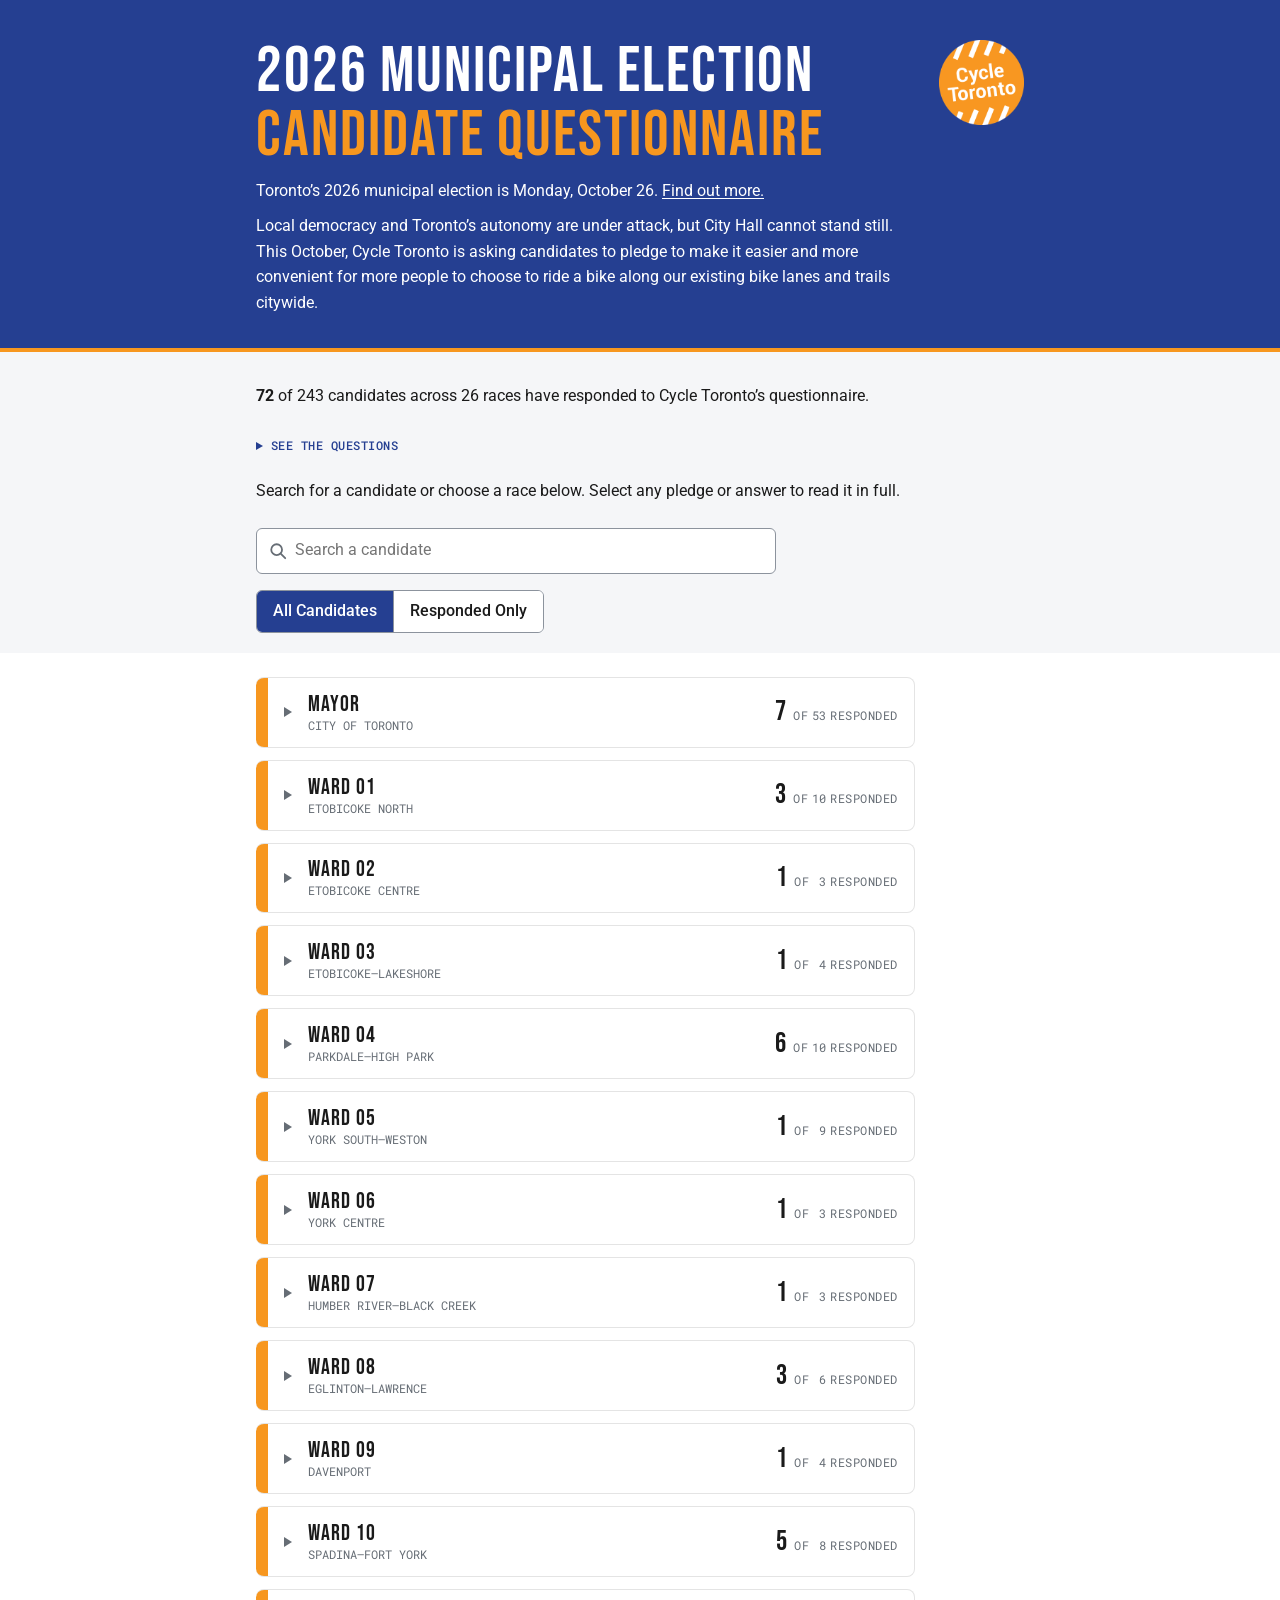
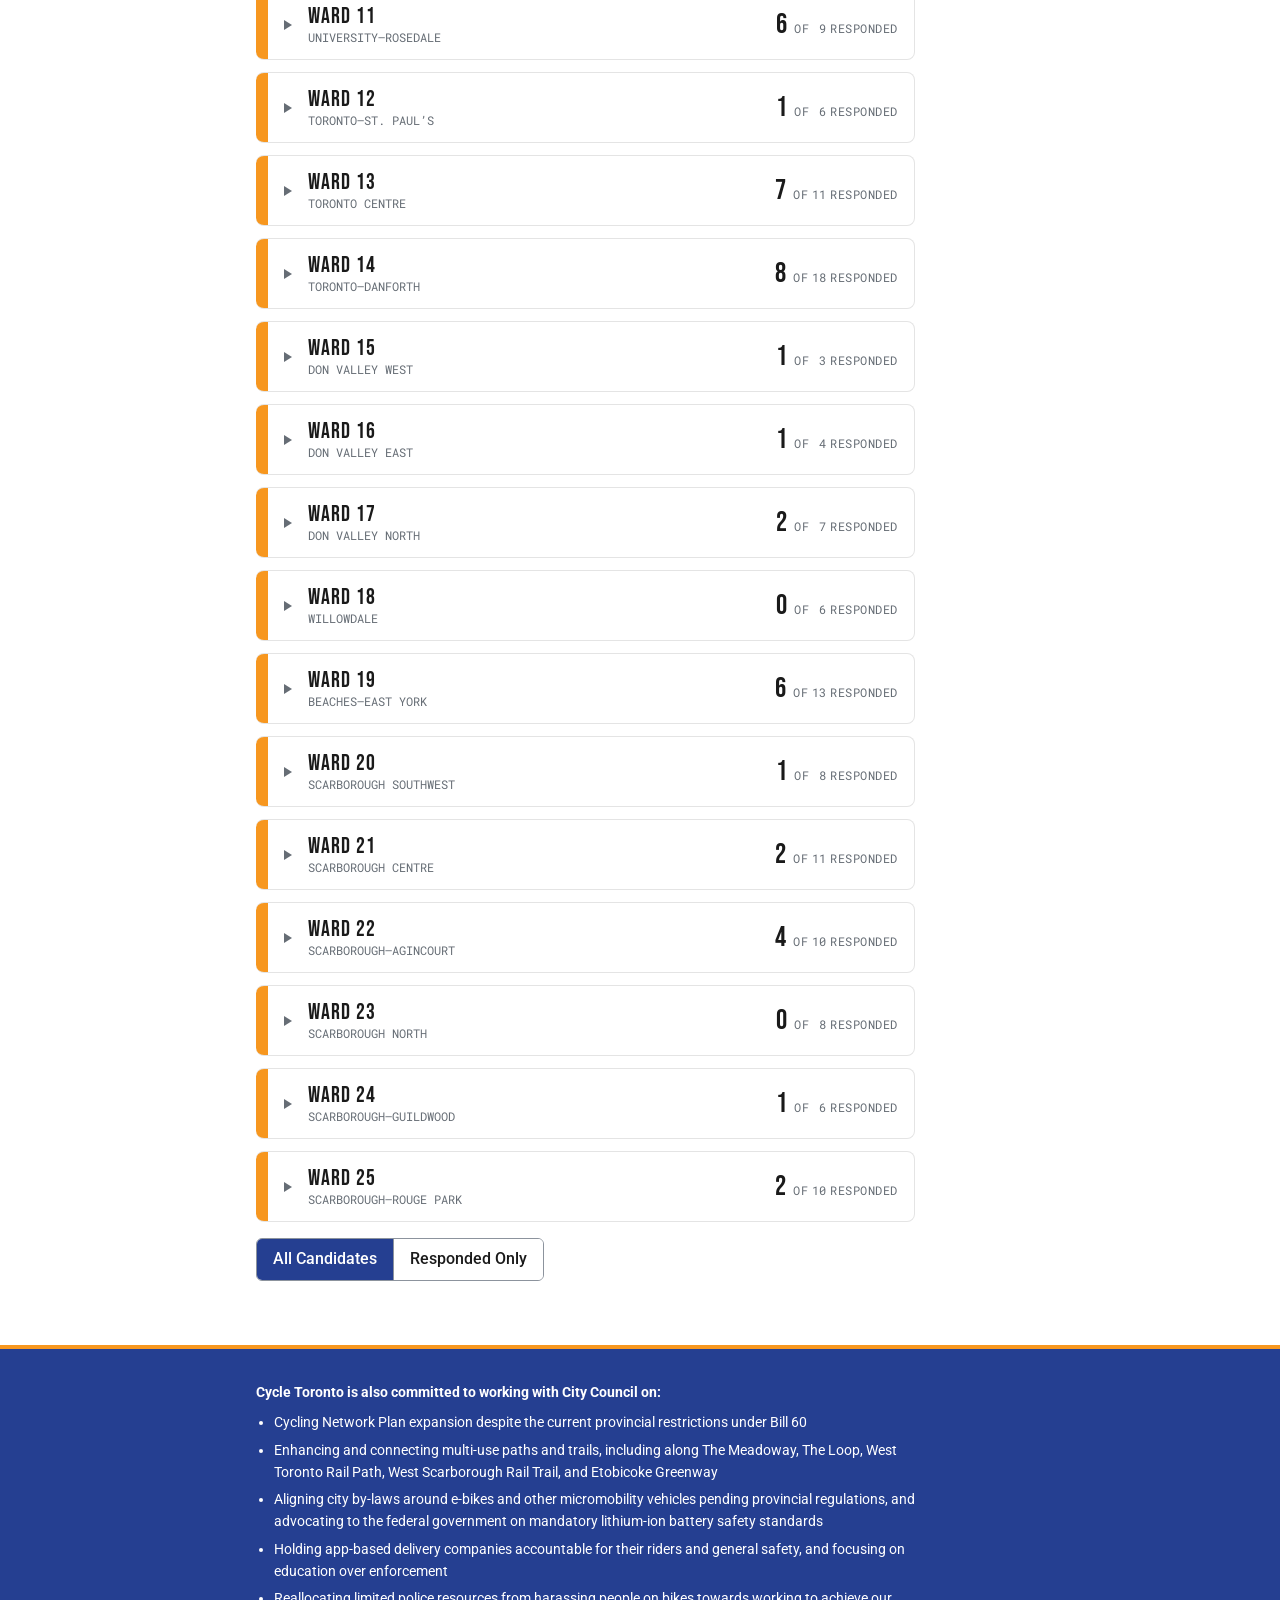
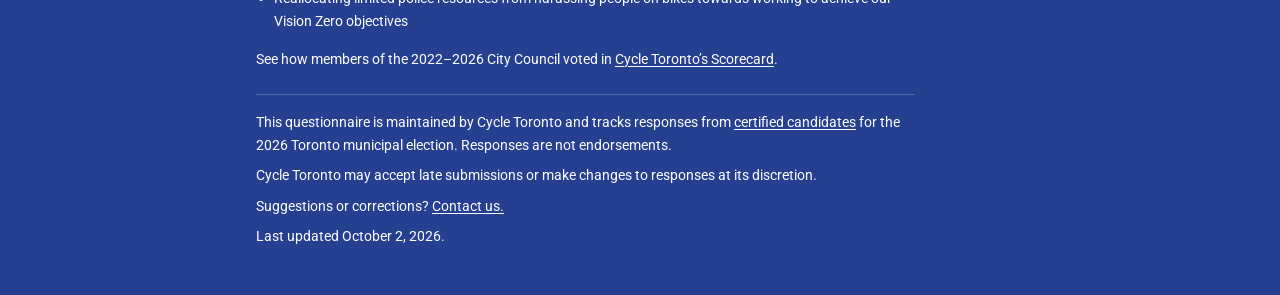
==== 2026-questionnaire/index.html @ 79396e32 "feat(questionnaire): add 2026 municipal election page - add the self-contained candidate questionnai" ====
<!DOCTYPE html>
<!--
  DARK MODE: off, to match the scorecard. To let the page follow each visitor's
  dark-mode setting, change data-dark-mode="off" to data-dark-mode="on" below.
-->
<html lang="en" data-dark-mode="off">
<head>
  <meta charset="utf-8">
  <meta name="viewport" content="width=device-width, initial-scale=1, viewport-fit=cover">
  <title>2026 Municipal Election Candidate Questionnaire</title>
  <link rel="preconnect" href="https://fonts.googleapis.com">
  <link rel="preconnect" href="https://fonts.gstatic.com" crossorigin>
  <link rel="stylesheet" href="https://fonts.googleapis.com/css2?family=Bebas+Neue&family=Roboto:wght@400;500;700&family=Roboto+Mono:wght@400;500&display=swap">
  <style>
    /* ---------- Colours and sizes ---------- */

    :root {
      --blue: #253F91;
      --orange: #F7971F;
      --magenta: #B83592;
      --white: #ffffff;

      --page-bg: #ffffff;
      --band-bg: #f5f6f8;
      --surface: #ffffff;
      --surface-alt: #f5f6f8;
      --text: #1a1a1a;
      --text-muted: #666d75;      /* 5.2:1 on white, 4.6:1 on the grey chips */
      --border: #e4e4e4;
      --accent-text: #253F91;
      --ui-blue: #253F91;
      --ui-blue-text: #ffffff;
      --border-strong: #8c939d;   /* search box, view switch, sheet handle (3:1 on white) */
      --focus: #253F91;

      --yes-text: #256A29;
      --yes-bg: rgba(76, 175, 80, 0.15);
      --no-text: #B71C1C;
      --no-bg: rgba(244, 67, 54, 0.15);
      --abstain-text: #555B61;
      --abstain-bg: rgba(128, 136, 142, 0.12);

      --font-body: "Roboto", system-ui, -apple-system, "Segoe UI", Arial, sans-serif;
      --font-display: "Bebas Neue", "Oswald", "Arial Narrow", Impact, sans-serif;
      --font-mono: "Roboto Mono", ui-monospace, Menlo, monospace;
      --size-label: 12px;   /* small uppercase labels */
      --size-small: 14px;   /* secondary text, pop-ups, lists */
      --size-body: 16px;

      --chip-width: 6.2em;
      --logo-size: calc(clamp(36px, 5vw, 64px) * 4 / 3);
      --logo-column: calc(var(--logo-size) + 24px);

      box-sizing: border-box;
      padding-top: env(safe-area-inset-top, 0px);
      padding-bottom: env(safe-area-inset-bottom, 0px);
      color-scheme: light;
    }

    /* Dark colours, used only when <html data-dark-mode="on"> and the visitor's device is in dark mode */
    @media (prefers-color-scheme: dark) {
      :root[data-dark-mode="on"] {
        color-scheme: light dark;
        --page-bg: #12151d;
        --band-bg: #1a1e29;
        --surface: #1a1e29;
        --surface-alt: #222838;
        --text: #eceef2;
        --text-muted: #b4bac6;
        --border: #2e3444;
        --accent-text: #a9b8ea;
        --border-strong: #6f7889;
        --focus: #ffffff;

        --yes-text: #6fcf73;
        --yes-bg: rgba(76, 175, 80, 0.2);
        --no-text: #ff7a70;
        --no-bg: rgba(244, 67, 54, 0.2);
        --abstain-text: #a3aab0;
        --abstain-bg: rgba(128, 136, 142, 0.2);
      }
    }

    /* ---------- Base ---------- */

    *, *::before, *::after { box-sizing: inherit; }

    html {
      background: var(--blue);
      scroll-padding-top: env(safe-area-inset-top, 0px);
    }

    body {
      margin: 0;
      background: var(--page-bg);
      color: var(--text);
      font: 16px/1.55 var(--font-body);
    }

    :focus-visible {
      outline: 2px solid var(--focus);
      outline-offset: 2px;
    }

    .visually-hidden {
      position: absolute;
      width: 1px;
      height: 1px;
      overflow: hidden;
      clip: rect(0 0 0 0);
      white-space: nowrap;
    }

    .page {
      max-width: 800px;
      margin: 0 auto;
      padding: 2rem calc(1rem + var(--logo-column)) 3rem 1rem;
    }

    /* Grey band behind the intro, search and switch (like the scorecard's filter area);
       the races sit on white below it */
    .top-band { background: var(--band-bg); }
    .page-top { padding-bottom: 1.25rem; }
    .page-top .controls { margin-bottom: 0; }
    .page-races { padding-top: 1.5rem; }

    /* ---------- Header ---------- */

    .site-header {
      background: var(--blue);
      color: var(--white);
      border-bottom: 4px solid var(--orange);
    }

    .site-header .inner {
      position: relative;
      max-width: 800px;
      margin: 0 auto;
      padding: 40px 1rem 32px;
    }

    .logo {
      position: absolute;
      top: 40px;
      right: 1rem;
      display: block;
      line-height: 0;
    }

    .logo img {
      width: auto;
      height: var(--logo-size);
    }

    .site-header h1 {
      margin: 0;
      padding-right: var(--logo-column);
      font-family: var(--font-display);
      font-weight: 400;
      font-size: clamp(36px, 5vw, 64px);
      line-height: 1;
      letter-spacing: 2px;
    }

    .site-header h1 span { color: var(--orange); }

    .lede {
      margin: 10px 0 0;
      padding-right: var(--logo-column);
      font-size: var(--size-body);
      font-weight: 400;
      line-height: 1.6;
    }

    .lede p { margin: 0 0 0.6em; }
    .lede p:last-child { margin-bottom: 0; }

    .lede a,
    .site-footer a {
      color: var(--white);
      text-decoration: underline;
      text-decoration-thickness: 1px;
      text-underline-offset: 2px;
    }

    .lede a:hover,
    .site-footer a:hover { text-decoration-thickness: 2px; }

    /* ---------- Intro ---------- */

    .intro {
      margin: 0 0 1.5rem;
      font-size: var(--size-body);
    }

    .intro p { margin: 0 0 0.75em; }
    .intro p:last-child { margin-bottom: 0; }


    /* ---------- "See the questions" ---------- */

    .questions-all {
      margin: 0 0 1.25rem;
      border: 0;
      border-radius: 0;
      background: none;
    }

    .questions.questions-all > summary {
      display: inline-flex;
      align-items: center;
      gap: 0.5rem;
      padding: 0.25rem 0;
      font-family: var(--font-mono);
      font-size: var(--size-label);
      font-weight: 500;
      text-transform: uppercase;
      letter-spacing: 0.04em;
    }

    @media (hover: hover) {
      .questions.questions-all > summary:hover { text-decoration: underline; text-underline-offset: 3px; }
    }

    .questions.questions-all > .answer-key,
    .questions.questions-all > ul { padding-left: 0; padding-right: 0; }

    .questions.questions-all > .answer-key { padding-top: 0.5rem; }

    .questions > summary {
      gap: 0.5rem;
      padding: 0.65rem 1rem;
      color: var(--accent-text);
      font-family: var(--font-mono);
      font-size: var(--size-label);
      font-weight: 500;
      text-transform: uppercase;
      letter-spacing: 0.04em;
    }

    .questions > summary::before {
      border-width: 4px 0 4px 7px;
      border-left-color: currentColor;
    }

    .questions > ul {
      margin: 0;
      padding: 0 1rem 0.6rem 2.05rem;
      list-style: none;
      font-size: var(--size-small);
      line-height: 1.5;
    }

    .questions li {
      padding: 0.4rem 0;
      border-top: 1px solid var(--border);
      border-top: 1px solid color-mix(in srgb, var(--accent-text) 20%, transparent);
    }

    .questions li:first-child {
      padding-top: 0;
      border-top: 0;
    }

    .pledge-name {
      display: block;
      margin-right: 0.25rem;
      color: var(--accent-text);
      font-family: var(--font-mono);
      font-size: var(--size-label);
      font-weight: 500;
      text-transform: uppercase;
      letter-spacing: 0.04em;
    }

    .pledge-where {
      margin-left: 0.4rem;
      text-transform: uppercase;
      color: var(--text-muted);
      font-family: var(--font-mono);
      font-size: var(--size-label);
      font-weight: 400;
      letter-spacing: 0.04em;
    }

    .answer-key {
      margin: 0;
      padding: 0 1rem 0.75rem 2.05rem;
      font-size: var(--size-small);
      line-height: 1.5;
    }

    .answer-key ul {
      display: flex;
      flex-wrap: wrap;
      gap: 0.4rem;
      margin: 0.5rem 0 0;
      padding: 0;
      list-style: none;
    }

    .questions .answer-key li {
      padding: 0;
      border: 0;
      line-height: 1.6;
    }

    .answer-key .chip { vertical-align: 1px; }

    /* ---------- Search ---------- */

    .search {
      position: relative;
      max-width: 520px;
      margin: 0 0 1rem;
      scroll-margin-top: calc(env(safe-area-inset-top, 0px) + 12px);
    }

    .search svg {
      position: absolute;
      top: 50%;
      left: 0.8rem;
      transform: translateY(-50%);
      color: var(--text-muted);
      pointer-events: none;
    }

    #search-input {
      width: 100%;
      padding: 0.6rem 0.8rem 0.6rem 2.4rem;
      border: 1px solid var(--border-strong);
      border-radius: 6px;
      background: var(--surface);
      color: var(--text);
      font: inherit;
      font-size: 16px;
      appearance: none;
    }

    #search-input:focus {
      outline: 2px solid var(--focus);
      outline-offset: 2px;
    }

    #search-results {
      position: absolute;
      z-index: 20;
      top: calc(100% + 4px);
      left: 0;
      right: 0;
      max-height: 60vh;
      margin: 0;
      padding: 0.25rem 0;
      overflow: auto;
      list-style: none;
      border: 1px solid var(--border);
      border-radius: 6px;
      background: var(--surface);
      box-shadow: 0 8px 24px rgba(0, 0, 0, 0.12);
    }

    #search-results li {
      display: flex;
      justify-content: space-between;
      align-items: baseline;
      gap: 1rem;
      padding: 0.5rem 0.8rem;
      cursor: pointer;
    }

    #search-results li[aria-selected="true"],
    #search-results li:hover { background: var(--surface-alt); }

    #search-results mark {
      background: none;
      color: inherit;
      font-weight: 700;
    }

    .result-race {
      color: var(--text-muted);
      font-family: var(--font-mono);
      font-size: var(--size-label);
      text-transform: uppercase;
      white-space: nowrap;
    }

    #search-results .no-match {
      color: var(--text-muted);
      font-style: italic;
      cursor: default;
    }

    /* ---------- All Candidates / Responded Only ---------- */

    .controls {
      display: flex;
      flex-wrap: wrap;
      align-items: center;
      gap: 0.75rem 1.25rem;
      margin-bottom: 1rem;
    }

    .controls-bottom { margin: 1rem 0; }

    .view-switch {
      display: inline-flex;
      overflow: hidden;
      border: 1px solid var(--border-strong);
      border-radius: 6px;
    }

    .view-switch button {
      padding: 0.5rem 1rem;
      border: 0;
      border-radius: 0;
      background: var(--surface);
      color: var(--text);
      font: inherit;
      font-weight: 500;
      cursor: pointer;
    }

    .view-switch button + button { border-left: 1px solid var(--border-strong); }

    .view-switch button[aria-checked="true"] {
      background: var(--ui-blue);
      color: var(--ui-blue-text);
    }

    .view-switch button[data-view="responded"][aria-checked="true"] {
      background: var(--magenta);
      color: #fff;
    }

    .view-switch button:focus-visible {
      outline: 2px solid var(--focus);
      outline-offset: -4px;
    }

    @media (hover: hover) {
      .view-switch button[aria-checked="false"]:hover { background: var(--surface-alt); }
    }

    /* ---------- Data warning (only shown if a line can't be read) ---------- */

    #data-warning {
      margin: 0 0 1rem;
      padding: 0.6rem 0.8rem;
      border: 1px solid #e0b400;
      border-radius: 6px;
      background: #fff8d6;
      color: #5c4a00;
      font-size: var(--size-small);
    }

    #data-warning ul {
      margin: 0.3rem 0 0;
      padding-left: 1.1rem;
    }

    /* ---------- Races ---------- */

    #races { overflow-anchor: none; }

    details {
      margin-bottom: 0.75rem;
      overflow: hidden;
      overflow: clip;
      border: 1px solid var(--border);
      border-radius: 8px;
      background: var(--surface);
      scroll-margin-top: calc(env(safe-area-inset-top, 0px) + 12px);
    }

    /* The race's coloured stripe is painted as a background (not a border)
       so an open comment can sit over it */
    #races > details {
      --stripe: var(--orange);
      padding-left: 12px;
      border-left: 0;
      background: linear-gradient(to right, var(--stripe) 12px, var(--surface) 12px);
    }

    #races > details[open] { --stripe: var(--ui-blue); }
    #races.responded-only > details[open] { --stripe: var(--magenta); }

    summary {
      display: flex;
      align-items: center;
      gap: 1rem;
      padding: 0.8rem 1rem;
      list-style: none;
      font-weight: 700;
      cursor: pointer;
    }

    summary::-webkit-details-marker { display: none; }

    /* Every toggle uses the scorecard's ▶, which turns to point down when open */
    summary::before {
      content: "";
      flex: none;
      width: 0;
      height: 0;
      border-style: solid;
      border-width: 5px 0 5px 8px;
      border-color: transparent transparent transparent var(--text-muted);
      transition: transform 0.15s;
    }

    details[open] > summary::before { transform: rotate(90deg); }

    .race-name {
      flex: 1;
      font-family: var(--font-display);
      font-size: 22px;
      font-weight: 400;
      line-height: 1;
      letter-spacing: 1px;
    }

    .race-area {
      display: block;
      margin-top: 3px;
      color: var(--text-muted);
      font-family: var(--font-mono);
      font-size: var(--size-label);
      text-transform: uppercase;
      letter-spacing: 0;
    }

    .count {
      display: inline-flex;
      justify-content: flex-end;
      align-items: baseline;
      gap: 0.3em;
      color: var(--text-muted);
      font-family: var(--font-mono);
      font-size: var(--size-label);
      font-weight: 400;
      text-transform: uppercase;
      letter-spacing: 0.04em;
      white-space: nowrap;
    }

    .count b {
      display: inline-block;
      min-width: 1.05em;
      margin-right: 0.15rem;
      color: var(--text);
      font-family: var(--font-display);
      font-size: 28px;
      font-weight: 400;
      font-variant-numeric: tabular-nums;
      letter-spacing: 0.04em;
      text-align: right;
      vertical-align: -0.12em;
    }

    .count-total {
      display: inline-block;
      min-width: 2ch;
      text-align: right;
    }

    .race-body { border-top: 1px solid var(--border); }

    .race-empty {
      margin: 0;
      padding: 1rem;
      color: var(--text-muted);
    }

    /* ---------- Candidate table ---------- */

    table {
      width: 100%;
      border-collapse: collapse;
      table-layout: fixed;
      font-size: var(--size-small);
    }

    th, td {
      padding: 0.55rem 0.3rem;
      border-bottom: 1px solid var(--border);
      text-align: center;
    }

    th:first-child { width: 26%; }

    th:first-child, td:first-child {
      min-width: 11rem;
      padding-left: 0.6rem;
      padding-right: 0.6rem;
      text-align: left;
    }

    th {
      color: var(--text-muted);
      font-family: var(--font-mono);
      font-size: var(--size-label);
      font-weight: 500;
      text-transform: uppercase;
      letter-spacing: 0.04em;
      vertical-align: bottom;
    }

    thead th {
      position: sticky;
      top: env(safe-area-inset-top, 0px);
      z-index: 3;
      background: var(--surface);
      box-shadow: inset 0 -1px 0 var(--border);
    }

    tbody tr:last-child td { border-bottom: 0; }

    /* pledge names are blue like the other things you can tap */
    .pledge-heading {
      padding: 0;
      border: 0;
      background: none;
      color: var(--accent-text);
      font: inherit;
      text-transform: inherit;
      letter-spacing: inherit;
      text-underline-offset: 3px;
      cursor: pointer;
    }

    .pledge-heading:hover,
    .pledge-heading[aria-expanded="true"] { text-decoration: underline; }

    .pledge-heading:focus-visible {
      outline: 2px solid var(--focus);
      outline-offset: 2px;
    }

    /* Desktop: answers line up with the name, and "NAME COMMENTED" stays on one line
       (running under the answers), so opening a comment never changes the row's height */
    @media (min-width: 761px) {
      .candidate td { vertical-align: top; }
      .candidate td .chip { margin-top: 1px; }
      .candidate td:first-child .comment-toggle { white-space: nowrap; }

      /* keep an open comment close to the answers above it */
      .candidate.has-comment:has(+ .comment:not([hidden])) td { padding-bottom: 0.4rem; }
    }

    .candidate { scroll-margin-top: calc(env(safe-area-inset-top, 0px) + 80px); }
    .candidate:not(.no-reply) > td:first-child { font-weight: 700; }
    .candidate.no-reply td:first-child { color: var(--text-muted); }

    td[data-pledge] { cursor: pointer; }

    .no-answer { color: var(--text-muted); }

    .no-response {
      color: var(--abstain-text);
      font-size: var(--size-label);
      text-align: center !important;
    }

    .no-response span {
      display: block;
      margin: 0 10px;
      padding: 0.15rem 0.5rem;
      border-radius: 3px;
      background: var(--abstain-bg);
      font-family: var(--font-mono);
      font-weight: 500;
      text-transform: uppercase;
      letter-spacing: 0.04em;
    }

    .no-candidates {
      padding: 1rem !important;
      color: var(--text-muted);
      font-style: italic;
      text-align: center !important;
    }

    #races.responded-only .candidate.no-reply,
    #races.responded-only .candidate.no-reply + .comment { display: none; }

    .candidate.is-found { animation: found 2.4s ease-out; }

    @keyframes found {
      0%, 40% {
        background: rgba(247, 151, 31, 0.28);
        background: color-mix(in srgb, var(--orange) 28%, transparent);
      }
      100% { background: transparent; }
    }

    /* ---------- Answer chips ---------- */

    .chip {
      box-sizing: border-box;
      display: inline-block;
      width: var(--chip-width);
      max-width: 100%;
      padding: 0.15rem 0.2rem;
      border-radius: 3px;
      font-family: var(--font-mono);
      font-size: var(--size-label);
      font-weight: 500;
      text-align: center;
      text-transform: uppercase;
      letter-spacing: 0.04em;
    }

    td .chip {
      overflow: hidden;
      white-space: nowrap;
    }

    .chip-yes { background: var(--yes-bg); color: var(--yes-text); }
    .chip-no { background: var(--no-bg); color: var(--no-text); }
    .chip-abstain { background: var(--abstain-bg); color: var(--abstain-text); }

    /* ---------- Comments ---------- */

    /* Closed: a blue "COMMENTS" link. Open: a grey "NAME COMMENTED" heading.
       The padding gives a finger-sized tap area; the negative margins cancel it out visually. */
    .comment-toggle {
      display: inline-block;
      margin: calc(0.25rem - 0.6rem) -0.6rem -0.6rem;
      padding: 0.6rem;
      border: 0;
      background: none;
      color: var(--accent-text);
      font-family: var(--font-mono);
      font-size: var(--size-label);
      font-weight: 500;
      line-height: 1.4;
      text-align: left;
      text-transform: uppercase;
      letter-spacing: 0.04em;
      cursor: pointer;
    }

    @media (hover: hover) {
      .comment-toggle[aria-expanded="false"]:hover span { text-decoration: underline; text-underline-offset: 3px; }
    }


    .comment-toggle::before {
      content: "";
      display: inline-block;
      width: 0;
      height: 0;
      margin: 0 0.5rem 0.05rem 0;
      border-style: solid;
      border-width: 4px 0 4px 7px;
      border-color: transparent transparent transparent currentColor;
      transition: transform 0.15s;
    }

    .comment-toggle[aria-expanded="true"]::before { transform: rotate(90deg); }

    .candidate td:first-child .comment-toggle { display: table; }

    /* the phone-card copy of the toggle sits after the answers */
    td.comment-link { display: none; }

    .candidate.has-comment td { border-bottom-color: transparent; }
    .candidate.has-comment:has(+ .comment[hidden]) td { border-bottom-color: var(--border); }

    .comment td {
      position: relative;
      padding: 0 0.6rem 0.8rem;
      text-align: left;
    }

    /* no stripe alongside an open comment */
    .comment td::before {
      content: "";
      position: absolute;
      top: 0;
      bottom: -1px;
      left: -12px;
      width: 12px;
      background: var(--surface);
      box-shadow: inset 1px 0 0 var(--border);   /* keep the card's outline */
    }

    .comment-box {
      padding: 0.75rem 0.9rem;
      border: 1px solid var(--border);
      border-radius: 6px;
      background: var(--surface);
      cursor: pointer;
    }

    .comment p {
      max-width: 70ch;
      margin: 0;
      line-height: 1.6;
      white-space: pre-line;
    }


    /* ---------- Pledge pop-up ---------- */

    #pledge-popup {
      position: absolute;
      z-index: 30;
      max-width: min(340px, calc(100vw - 24px));
      padding: 0.7rem 0.85rem 0.8rem;
      border: 1px solid var(--border);
      border-top: 4px solid var(--ui-blue);
      border-radius: 6px;
      background: var(--surface);
      color: var(--text);
      box-shadow: 0 10px 28px rgba(0, 0, 0, 0.18);
      font-size: var(--size-small);
      line-height: 1.5;
    }

    .popup-title {
      display: block;
      margin-bottom: 0.2rem;
      color: var(--accent-text);
      font-family: var(--font-mono);
      font-size: var(--size-label);
      font-weight: 500;
      text-transform: uppercase;
      letter-spacing: 0.04em;
    }

    .popup-close {
      position: absolute;
      top: 0.3rem;
      right: 0.4rem;
      padding: 0.2rem;
      border: 0;
      background: none;
      color: var(--text-muted);
      font-size: 18px;
      line-height: 1;
      cursor: pointer;
    }

    .popup-answer {
      display: flex;
      flex-wrap: wrap;
      align-items: center;
      gap: 0.35rem 0.4rem;
      margin-top: 0.6rem;
      padding-top: 0.55rem;
      border-top: 1px solid var(--border);
    }

    .popup-answer strong { font-weight: 700; }
    .popup-answer .chip {
      width: auto;
      padding: 0.15rem 0.5rem;
    }
    .popup-answer em { font-style: italic; }

    /* On phones the pop-up becomes a panel that slides up from the bottom */

    #pledge-backdrop {
      position: fixed;
      inset: 0;
      z-index: 29;
      background: rgba(0, 0, 0, 0.35);
      opacity: 0;
      transition: opacity 0.2s;
    }

    #pledge-backdrop.is-visible { opacity: 1; }

    #pledge-popup.as-sheet {
      cursor: pointer;
      position: fixed;
      top: auto;
      left: 0;
      right: 0;
      bottom: 0;
      max-width: none;
      max-height: 75vh;
      overflow-y: auto;
      /* left/right line up with the text inside the race cards */
      padding: 1.6rem calc(21px + 0.85rem) calc(4.5rem + env(safe-area-inset-bottom, 0px)) calc(33px + 0.85rem);
      border: 0;
      border-top: 4px solid var(--ui-blue);
      border-radius: 14px 14px 0 0;
      box-shadow: 0 -8px 28px rgba(0, 0, 0, 0.25);
      font-size: var(--size-body);
      transform: translateY(100%);
      transition: transform 0.22s ease-out;
    }

    #pledge-popup.as-sheet.is-visible { transform: translateY(0); }

    #pledge-popup.as-sheet::before {
      content: "";
      position: absolute;
      top: 0.55rem;
      left: 50%;
      width: 2.5rem;
      height: 4px;
      margin-left: -1.25rem;
      border-radius: 2px;
      background: var(--border-strong);
    }

    #pledge-popup.as-sheet .popup-title { font-size: var(--size-label); }

    #pledge-popup.as-sheet .popup-close {
      top: 0.6rem;
      right: calc(21px + 0.85rem - 0.4rem);
      font-size: 22px;
    }

    /* ---------- Footer ---------- */

    .site-footer {
      background: var(--blue);
      color: var(--white);
      border-top: 4px solid var(--orange);
      font-size: var(--size-small);
      font-weight: 400;
      line-height: 1.6;
    }

    .site-footer .inner {
      max-width: 800px;
      margin: 0 auto;
      padding: 2rem calc(1rem + var(--logo-column)) 2.5rem 1rem;
    }

    .site-footer h2 {
      margin: 0 0 0.5rem;
      font-size: var(--size-small);
      font-weight: 700;
      line-height: 1.6;
    }

    .site-footer ul {
      margin: 0;
      padding-left: 1.1rem;
    }

    .site-footer li { margin: 0.3rem 0; }

    .footer-scorecard { margin: 1rem 0 0; }

    .footer-notes {
      margin-top: 1.5rem;
      padding-top: 1rem;
      border-top: 1px solid rgba(255, 255, 255, 0.2);
    }

    .footer-notes p { margin: 0 0 0.5rem; }

    #recent-changes {
      margin: 0.25rem 0 0.5rem;
      padding: 0.6rem 0.8rem;
      border: 1px solid rgba(255, 255, 255, 0.25);
      border-radius: 6px;
      background: rgba(255, 255, 255, 0.06);
    }

    #recent-changes p {
      margin: 0 0 0.2rem;
      font-weight: 700;
    }

    #recent-changes li { margin: 0.15rem 0; }

    /* ---------- Phones and small tablets ---------- */

    @media (max-width: 760px) {
      :root { --logo-column: 0px; }

      .page { padding: 16px 20px 2.5rem; }
      .page-top { padding-bottom: 1rem; }
      .page-races { padding-top: 1rem; }

      /* tighter spacing above the races so the first one shows sooner */
      .intro { margin-bottom: 0.85rem; }
      .questions-all { margin-bottom: 0.85rem; }
      .search { margin-bottom: 0.6rem; }
      .controls { margin-bottom: 0.75rem; }
      .site-header .inner { padding: 24px 20px 20px; }
      .site-footer .inner { padding: 24px 20px 2rem; }

      .logo { top: 24px; right: 20px; }
      .logo img { height: 48px; }

      .site-header h1 {
        padding-right: 60px;
        font-size: min(36px, calc((100vw - 150px) / 8.2));
      }

      .questions > summary { padding: 0.65rem 0.85rem; }
      .questions > ul { padding: 0 0.85rem 0.5rem; }
      .answer-key { padding: 0 0.85rem 0.75rem; }

      .controls { gap: 0.5rem; }

      .view-switch {
        display: grid;
        grid-template-columns: 1fr 1fr;
        width: 100%;
      }

      summary { gap: 0.6rem; padding: 0.75rem 0.85rem; }
      .race-name { min-width: 0; white-space: nowrap; }
      .race-area { white-space: normal; }
      .count { font-size: var(--size-label); }
      .count b { font-size: 1.3rem; }

      /* The table becomes one card per candidate */
      table, tbody {
        display: block;
        width: 100%;
      }

      thead {
        position: absolute;
        width: 1px;
        height: 1px;
        overflow: hidden;
        clip: rect(0 0 0 0);
      }

      .candidate {
        display: grid;
        grid-template-columns: repeat(2, minmax(0, 17rem));
        gap: 0.4rem 0.6rem;
        padding: 0.8rem 0.85rem;
        border-bottom: 1px solid var(--border);
      }

      .candidate td {
        position: static;
        display: flex;
        justify-content: space-between;
        align-items: center;
        gap: 0.5rem;
        min-width: 0;
        padding: 0;
        border: 0;
        text-align: left;
      }

      .candidate td:first-child {
        grid-column: 1 / -1;
        min-width: 0;
        margin-bottom: 0.1rem;
        padding: 0;
        font-size: var(--size-body);
      }

      /* Each pledge and its answer sit together in a rounded grey tile you can tap */
      .candidate td[data-label] {
        justify-content: space-between;
        align-items: center;
        padding: 0.3rem 0.35rem 0.3rem 0.6rem;
        border-radius: 6px;
        background: var(--surface-alt);
        cursor: pointer;
      }

      @media (hover: hover) {
        .candidate td[data-label]:hover { background: var(--border); }
      }

      .candidate td[data-label]::before {
        content: attr(data-label);
        flex: 1;
        min-width: 0;
        padding-top: 0.1em;   /* optically centres the capitals beside the chip */
        color: var(--accent-text);
        font-family: var(--font-mono);
        font-size: var(--size-label);
        font-weight: 500;
        line-height: 1.25;
        text-transform: uppercase;
        letter-spacing: 0.04em;
      }

      .candidate td .chip {
        flex: none;
        height: 1.5rem;
        padding-top: 0;
        padding-bottom: 0;
        line-height: 1.5rem;
      }

      .candidate.no-reply {
        display: flex;
        justify-content: space-between;
        align-items: baseline;
        gap: 1rem;
        padding-bottom: 0.8rem;
      }

      .candidate.no-reply td:first-child { margin: 0; }

      .candidate td:first-child .comment-toggle { display: none; }

      .candidate td.comment-link {
        display: flex;
        grid-column: 1 / -1;
        margin-top: 0.35rem;
      }
      .candidate.no-reply .no-response { flex: none; }

      .no-response span {
        display: inline-block;
        margin: 0;
        padding: 0;
        background: none;
      }

      .candidate.has-comment:has(+ .comment:not([hidden])) { border-bottom: 0; }

      .comment:not([hidden]) {
        display: block;
        border-bottom: 1px solid var(--border);
      }

      .comment td {
        display: block;
        padding: 0 0.85rem 0.85rem;
      }

      tbody tr:last-child { border-bottom: 0; }
    }

    /* Narrow phones: one answer per line */
    @media (max-width: 439px) {
      .candidate:not(.no-reply) {
        grid-template-columns: 1fr;
        padding-bottom: 0.8rem;
      }

      .candidate td.comment-link { margin-top: 0.1rem; }
    }


    @media (max-width: 360px) {
      summary { gap: 0.4rem; padding-left: 0.6rem; padding-right: 0.6rem; }
      .count { font-size: 11px; }
      .count b { font-size: 1.4rem; }
    }

    /* No sliding or turning animations for people who've asked for less motion */
    @media (prefers-reduced-motion: reduce) {
      summary::before,
      .comment-toggle::before,
      #pledge-popup.as-sheet,
      #pledge-backdrop { transition: none; }
    }
  </style>
</head>
<body>
  <header class="site-header">
    <div class="inner">
      <a class="logo" href="https://www.cycleto.ca" target="_blank" rel="noopener">
        <img src="[data-uri]" alt="Cycle Toronto" width="120" height="120">
      </a>
      <h1>2026 MUNICIPAL ELECTION<br><span>CANDIDATE QUESTIONNAIRE</span></h1>
      <div class="lede">
        <p>Toronto’s 2026 municipal election is Monday, October 26. <a href="https://www.toronto.ca/city-government/elections/" target="_blank" rel="noopener">Find out more.</a></p>
        <p>Local democracy and Toronto’s autonomy are under attack, but City Hall cannot stand still. This October, Cycle Toronto is asking candidates to pledge to make it easier and more convenient for more people to choose to ride a bike along our existing bike lanes and trails citywide.</p>
      </div>
    </div>
  </header>

  <main>
  <div class="top-band">
  <div class="page page-top">
    <div class="intro">
      <p id="response-count"></p>
    </div>

    <details class="questions questions-all">
      <summary>See the questions</summary>
      <div class="answer-key"></div>
      <ul id="all-questions-list"></ul>
    </details>

    <div class="intro">
      <p>Search for a candidate or choose a race below. Select any pledge or answer to read it in full.</p>
    </div>

    <div class="search">
      <label for="search-input" class="visually-hidden">Search a candidate</label>
      <svg aria-hidden="true" viewBox="0 0 20 20" width="18" height="18">
        <circle cx="8.5" cy="8.5" r="6" fill="none" stroke="currentColor" stroke-width="2"/>
        <path d="M13 13l5 5" stroke="currentColor" stroke-width="2" stroke-linecap="round"/>
      </svg>
      <input id="search-input" type="search" placeholder="Search a candidate" autocomplete="off" spellcheck="false"
             role="combobox" aria-expanded="false" aria-controls="search-results" aria-autocomplete="list">
      <ul id="search-results" role="listbox" hidden></ul>
    </div>

    <div class="controls">
      <div class="view-switch" role="radiogroup" aria-label="Show">
        <button type="button" role="radio" data-view="all" aria-checked="true">All Candidates</button>
        <button type="button" role="radio" data-view="responded" aria-checked="false">Responded Only</button>
      </div>
    </div>

  </div>
  </div>

  <div class="page page-races">
    <div id="data-warning" role="status" hidden></div>
    <div id="races"></div>

    <div class="controls controls-bottom">
      <div class="view-switch" role="radiogroup" aria-label="Show">
        <button type="button" role="radio" data-view="all" aria-checked="true">All Candidates</button>
        <button type="button" role="radio" data-view="responded" aria-checked="false">Responded Only</button>
      </div>
    </div>
  </div>
  </main>

  <footer class="site-footer">
    <div class="inner">
      <h2>Cycle Toronto is also committed to working with City Council on:</h2>
      <ul>
        <li>Cycling Network Plan expansion despite the current provincial restrictions under Bill 60</li>
        <li>Enhancing and connecting multi-use paths and trails, including along The Meadoway, The Loop, West Toronto Rail Path, West Scarborough Rail Trail, and Etobicoke Greenway</li>
        <li>Aligning city by-laws around e-bikes and other micromobility vehicles pending provincial regulations, and advocating to the federal government on mandatory lithium-ion battery safety standards</li>
        <li>Holding app-based delivery companies accountable for their riders and general safety, and focusing on education over enforcement</li>
        <li>Reallocating limited police resources from harassing people on bikes towards working to achieve our Vision Zero objectives</li>
      </ul>
      <p class="footer-scorecard">See how members of the 2022–2026 City Council voted in <a href="https://www.cycleto.ca/2026scorecard" target="_blank" rel="noopener">Cycle Toronto’s Scorecard</a>.</p>
      <div class="footer-notes">
        <p>This questionnaire is maintained by Cycle Toronto and tracks responses from <a href="https://www.toronto.ca/city-government/elections/candidate-list/" target="_blank" rel="noopener">certified candidates</a> for the 2026 Toronto municipal election. Responses are not endorsements.</p>
        <p>Cycle Toronto may accept late submissions or make changes to responses at its discretion.</p>
        <p>Suggestions or corrections? <a href="https://www.cycleto.ca/contact-us" target="_blank" rel="noopener">Contact us.</a></p>
        <p>Last updated <span id="last-updated"></span>.</p>
        <div id="recent-changes" hidden></div>
      </div>
    </div>
  </footer>

<!--
  CANDIDATE DATA
  This is the only part that needs editing when responses come in.

  One candidate per line:

      Race | Last name, First name | answer | answer | ... | comment

  Race       Mayor, or Ward 1 to Ward 25 ("Ward 04" also works).
  Answers    Yes, No or Abstain. "I choose not to respond" and "Skip" also work,
             and capitals don't matter. Leave the answers off entirely for
             someone who hasn't responded.
  Order      Mayor and most wards (5 answers):
               Preserve! | Rebuild! | Upgrade! | Bike Share! | Safe & Passable!
             Ward 4 adds a sixth: High Park!
             Ward 14 adds a sixth: Reverse!
             Wards 5, 8, 9, 12, 15, 16, 20 and 21 add a sixth: Eglinton!
  Comment    Optional. Everything after the last answer. Type \n for a line
             break. Quotes, apostrophes and | are fine.

  Lines starting with # are ignored, and blank lines are fine.
  The page sorts candidates and counts responses on its own.

  Examples:
      Ward 23 | Myers, Jamaal
      Ward 23 | Myers, Jamaal | Yes | Yes | Yes | Yes | Yes
      Ward 4  | Lastname, Firstname | Yes | Yes | No | Yes | Yes | Yes | Comment text…

  UPDATED sets the "Last updated" date in the footer. Each NOTE line appears
  under it as a recent change. Delete old notes whenever you like.
-->
<script type="text/plain" id="candidate-data">
UPDATED: October 2, 2026
Mayor | Abdulkadir, Imad
Mayor | Abdulsalam, Bahira
Mayor | Alexander, Chris
Mayor | Atkinson, Jamie | No | No | No | Yes | No | I support cycling as an important part of Toronto’s transportation system, but I do not believe every street should be designed according to the same formula.\n\nOver the next term, I want Toronto to become much better at measuring how our streets actually work. We should look at people moved per hour, the amount of street space each mode requires, travel time and speed, peak and off-peak use, seasonal use, safety, transit, emergency access and accessibility.\n\nA bicycle can move a person using remarkably little street space, and where cycling volumes justify dedicated infrastructure, we should build safe, well-connected routes and maintain them properly year-round. I also support expanding Bike Share and better connecting cycling with transit.\n\nBut cycling cannot meet every transportation need. Seniors, people with disabilities, families, tradespeople, delivery workers and people travelling longer distances may depend on other modes. Our streets have to work for them too.\n\nThat is why I would not automatically convert every quick-build lane into permanent poured concrete or commit in advance to preserving every existing design regardless of how the corridor performs.\n\nInstead, I want Toronto to use better street design, protected infrastructure where appropriate, improved intersections, visibility and signalling, connected trails and multi-use paths, and new technology that makes vulnerable road users easier to see and protect.\n\nFor major corridors, I want Toronto to start asking a simple question: **How many people does each metre of street space move, and how long does it take them to get where they are going?**\n\nThe goal should not be more bike lanes or fewer bike lanes. It should be a safer, more accessible and more effective transportation system for everyone.
Mayor | Bradford, Brad
Mayor | Brown, Darrell
Mayor | Buffey, Brian
Mayor | Chow, Braeden | Abstain | Abstain | Abstain | Abstain | Yes | Not to happy with the city bikes, i know they can be much better.. I chose prefer not to say for some answers because a lot has to be evaluated and i believe there is room for a completely new approach. I am an avid cyclist.
Mayor | Chow, Olivia
Mayor | Choy, Logan
Mayor | Clarke, Kevin
Mayor | Collins, Paul
Mayor | Cruze, Alex
Mayor | Curto, Roberto | Yes | Yes | Yes | Yes | Yes | Bike lanes help make Toronto safer and more vibrant, and give people another way to get around, which can help reduce congestion. I would prioritize keeping the lanes we have safe and passable year-round, including through winter maintenance and construction. I’m cautious about promising new on-street lanes while the provincial government can override the City’s decisions and remove infrastructure we’ve paid to build. I’ll keep working to connect the cycling network and push for Toronto to regain control over its own streets.
Mayor | Dean, Laura | Yes | Yes | No | Yes | Yes | I won Cycle Toronto’s Volunteer of the Year award in 2017 for my cycling advocacy, including a campaign to make the Bloor Street bike lane permanent. In my opinion, not all of the quick-build bike lanes need to be upgraded to include concrete barriers, especially given other pressing city priorities like getting transit moving. If the province removes parts of the bike lanes, they should be rebuilt to ensure the design is more acceptable to the local community (i.e. Etobicoke Lakeshore) to alleviate the ongoing and unnecessary culture war.
Mayor | Desai, Habiba
Mayor | Deville, Cory
Mayor | Dorville, Wincess
Mayor | Ellis, Laura
Mayor | Fraser, Martin
Mayor | Frederick, Alton
Mayor | Gong, Edward
Mayor | Haider, Faizan
Mayor | Hall, Thomas
Mayor | Handjis, Peter
Mayor | Hartley, Jack
Mayor | He, Heather
Mayor | Kaaki, Mohamad
Mayor | Kalkounis, Georgios
Mayor | Kyrlangitses, Isidoros
Mayor | Lamoureux, Michael | No | No | No | No | Abstain | I pledge to stop the densification of the city in order to stop making traffic congestion and cycling safety any worse.  While 2 lanes of vehicle traffic on arterial roads is my rule, I'm OK with exceptions such as Dundas Street east of the DVP and The Danforth to preserve those heavy use cycling lanes.  Street parking will have to be removed in some cases.  I pledge to work with cycling groups to configure next best alternative routes for lost cycling lanes, alternative safety measures and to build/connect more cycling trails in our ravines and corridors, etc.  I'll do and fund whatever we can reasonably do for cyclists, but within the context of maintaining historical traffic flow on arterial roads.
Mayor | Lee, Rick
Mayor | Levermany, Reagan
Mayor | Mayanja, Eddie
Mayor | McVie, Sarah
Mayor | Mercieca, Francis
Mayor | Osuji, Joseph
Mayor | Parker, Odessa Paloma | Yes | Yes | Yes | Yes | Yes | I want to lessen the dependence on car travel within our city so we can boost the local economy, save the environment, and allow everyone to be more physically engaged with their city!
Mayor | Prokos, Gus
Mayor | Razi, Faisal
Mayor | Rosen, Amy
Mayor | Sanders, Lyall
Mayor | Sayers, Naomi
Mayor | Shusterman, Robert | Yes | Yes | Yes | Yes | Yes | cycling lanes are important they're a great way of getting exercise and it's also good for drivers because it forces them to be careful and drive better
Mayor | Srivastava, Sandeep
Mayor | Tang, Weizhen
Mayor | Thompson, Joshua
Mayor | Tong, Kuo Yu
Mayor | Tunney, Jeffery
Mayor | Weenen, Jack
Mayor | Yohannes, Henoke
Mayor | Yohannes, Leila
Mayor | Zandkarimi, Mostafa
Ward 1 | Abbey, Abraham
Ward 1 | Adib, Ala'a
Ward 1 | Babar, Saima
Ward 1 | Brown, Chloe | Yes | Yes | Yes | Yes | Yes
Ward 1 | Crisanti, Vincent
Ward 1 | Hamilton, Norman | Yes | Yes | Yes | Yes | Yes | Norman Hamilton’s cycling priorities for the next term\n\n Make cycling safer in Etobicoke North. I will work with residents to identify dangerous\ncrossings and gaps in cycling routes, then press for safer intersections, clearer signs and\nbetter-maintained paths near schools, parks, transit and local businesses.\n\n Connect Ward 1 to the wider trail network. I will support progress on the Etobicoke\nGreenway and connections to the North Etobicoke Hydro Corridor trails, so residents can\nuse these routes for everyday trips as well as recreation.\n\n Keep expanding Toronto’s cycling network. I will support connections between major\nroutes and trails, including The Meadoway, The Loop, the West Toronto Rail path and the\nWest Scarborough Rail Trail. I will advocate for the City’s ability to make evidence-\nbased safety decisions under the current provincial restrictions.\n\n Set clear rules for e-bikes and other small vehicles. I will support practical City\nguidance as provincial rules develop and advocate for federal lithium-ion battery safety\nstandards.\n\n Hold delivery companies accountable. App-based companies should train riders,\npromote safe parking and take responsibility for practices that put riders and pedestrians\nat risk.\n\n Focus road-safety resources where harm is greatest. I support education and fair\nenforcement, with attention to speeding, dangerous driving and locations with serious\ninjuries. I will report back to Ward 1 residents on the improvements delivered.\n\nNorman Hamilton
Ward 1 | Martino, Joseph
Ward 1 | Masri, Nathen | Abstain | Yes | Yes | Yes | Yes | Nathen Mazri — Ward 1, Etobicoke North\n\nNathen Mazri believes a modern city must integrate cycling into urban planning from the very beginning. Copenhagen demonstrates how cycling can become part of everyday life rather than an afterthought.\n\nHe supports responsible cyclists, pedestrians and motorists alike. However, retrofitting bike lanes onto existing roads requires careful safety audits. Not every street is suitable, and infrastructure must account for collision risks, emergency access, traffic conditions and the needs of surrounding communities.\n\nNathen proposes Unified PRESTO, integrating Bike Share with public transit, including exploring 30 minutes of complimentary cycling for eligible transit-pass holders. He also wants to examine a connected cycling network extending across Etobicoke North and potentially to Pearson Airport.\n\nCycling is about more than commuting. It supports exercise, recreation, independence and affordable transportation—particularly when rising automobile insurance costs make car ownership increasingly expensive.\n\nHe supports safer, well-maintained cycling infrastructure, year-round maintenance and responsible enforcement, while ensuring sidewalks remain accessible to seniors, children and people with disabilities.\n\nHis principle is simple: cycling belongs in the city's original design, not as an afterthought. Where infrastructure already exists, audit it, improve it and build connections where they can be made safely.
Ward 1 | Parmar, Hard
Ward 1 | Santos, Kristian
Ward 2 | Alexander, Jennifer
Ward 2 | Andrachuk, Katie | Yes | Yes | Yes | Yes | Yes | Etobicoke Centre can be a place where people have more safe, practical choices for getting around. Many shorter trips have the potential to be made by bike: a parent taking their child to school, a family heading to the park, someone picking up a few things at a neighbourhood plaza, a teenager visiting friends, or a resident connecting to transit. Some of these trips are already comfortable to make by bike, while others are not because safe connections are still missing. Not every trip can or should be made by bike, but people should have real and desirable choices for how they move around our neighbourhoods.\n\nI hear frequently from residents about growing traffic and the effect it has on the comfort, safety, and quality of life of our neighbourhoods. As Etobicoke Centre and our city grows, we need a transportation network that gives people more ways to get around rather than assuming every trip can only be made by car.\n\nA connected cycling network for people of all ages and abilities is part of providing those choices. It needs to work not only for people who already cycle, but especially for those who would consider riding if they had a route they felt safe and comfortable using. The Etobicoke Greenway through the hydro corridor is an important opportunity to create a comfortable multi-use route through the ward and connect it meaningfully into surrounding neighbourhoods.\n\nLow-stress residential routes can make local cycling comfortable and enjoyable, but they cannot form a complete network on their own. Many shops, services, and transit connections are located on major streets. We cannot build comfortable routes through neighbourhoods only to leave people stranded at busy roads and large intersections, precisely where safe connections matter most.\n\nMy priority is completing the “last mile”: filling the gaps between neighbourhoods, transit, trails and major routes so cycling becomes a safe, practical option for more people in Etobicoke Centre.
Ward 2 | Holyday, Stephen
Ward 3 | Andrei, Mihaela
Ward 3 | Internicola, Anthony
Ward 3 | Morley, Amber | Yes | Yes | Yes | Yes | Yes | I am committed to making our streets safer for all road users and pursuing the City's Cycling  Network Plan. Cyclists need safe and efficient ways to travel through Etobicoke-Lakeshore, and I will continue to advocate to fill missing links and increase connectivity throughout Ward 3.
Ward 3 | Opitz, Ted
Ward 4 | Corcoran, Michael
Ward 4 | Guerrera, Nadia | Yes | Yes | Yes | Yes | Yes | Yes | The province allocated $25M to Toronto to develop the cycling network we have, including Bloor, University, and Yonge lanes. The province is allocating the $48 M remove. I will advocate with any repeal or amendment should come adequate provincial funding to reinstall Toronto cycling infrastructure so it’s not on the backs of Toronto citizens or taxpayers.\n\nProgress on the High Park Movement Strategy will be presented to council in 2027. I would be advocating to protect green space while expanding access to the park for all users, including cyclists. I am open to a number of practical solutions including designing away conflicts between road users with separated spaces and bypasses for cyclists, and establishing dedicated times for recreational cycling.
Ward 4 | King, Debbie | Yes | Yes | Yes | Yes | Yes | Yes | Safe, connected cycling infrastructure provides affordable, healthy and low-carbon transportation. We need to complete the network, close gaps and prioritize permanent infrastructure wherever possible. \n\nI also believe Toronto should explore appropriate time and space for high-performance and high-speed cycling. Recreation and sport are important parts of a healthy city, and cyclists training at higher speeds need spaces where they can do so safely without creating conflicts with people walking, commuting or riding at lower speeds. That means identifying appropriate routes and facilities where high-performance cycling can take place safely and predictably.\n\nLastly, decisions about Toronto’s transportation network should be made by Toronto, based on local evidence and community needs—not imposed by the province. I will work to build a cycling network that supports everyday transportation, recreation and sport while making our streets safer and more accessible for everyone.
Ward 4 | McNally, Diana Chan | Yes | Yes | Yes | Yes | Yes | Yes | I support fully implementing the City’s Cycling Network Plan and accelerating the completion of remaining Major-City Wide Routes. \n\nIn terms of High Park, I have heard consistently from a broad-range of residents concerns about expanding car-free periods further until accessibility solutions are implemented. In the 2023 High Park Movement Strategy a key accessibility solution that was recommended to address accessibility concerns is the introduction of an accessible shuttle service to replace the trackless train. The City has not made progress in introducing a year-round accessible shuttle or comparable public transit service in High Park. This is something that I will work with community members to advance and implement, so that community concerns around access can be resolved.\n\nI will also implement the High Park Road Redesign work currently underway to design away conflicts and improve the safety of all park users.
Ward 4 | Ogundipe, Bridget
Ward 4 | Pham, Adam
Ward 4 | Potega, Andy
Ward 4 | Raponi, Vanessa | Yes | Yes | Yes | Yes | Yes | Yes | Cycling is interwoven into the culture of our neighbourhood. It represents a practical solution to congestion, public health, climate action, and civic pride. As a former triathlete and avid Bike Share Toronto user, I can attest that it’s also a great source of exercise and a fantastic way to experience the city. It must be defended accordingly. \n\nMy broader philosophy on cycling is rooted in a belief that we need a holistic set of approaches to low-carbon transportation, with cycling as one critical prong. \n\nThat means:\n\nProtected, physically separated bike lanes in all instances. \nImplementation of new bike lanes subject to community consultation and rigorous cost-benefit analysis\nA focus on harmony across multimodal transportation: \n\nSafety is non-negotiable for all road users. As an engineering manager, I know the importance of designing processes and products that address a demonstrated demand that ensures maintenance is cost-effective. Improving transit access and reliability alongside cycling infrastructure is an important tool in relieving congestion and expanding low-carbon options across the board.\n\nFinally, one of the main pillars of my campaign is intergovernmental relations. I am deeply frustrated that a consequence of municipalities being a creature of the province is that we don’t have sufficient control over policies which impact us. We've seen bike lanes become a pawn in the last few years. It is my mission, if elected, to work across all levels of government to push back on all constitutional decisions which override what is best for our constituents. I demonstrated this with my advocacy against the recent Billy Bishop expansion threat. Toronto's challenges are unique enough that Queen's Park should not be stepping in to make them worse. We need to protect the City of Toronto Act to increase autonomy at the municipal level.
Ward 4 | Weber, Holly | Yes | Yes | Yes | Yes | Yes | No | I would like to clarify my response to question 6, I want to ensure that the park remains accessible and is in compliance with the AODA.  I fully support redesigning the current roads to ensure that everyone can move around the park safely.
Ward 4 | Yuen, Steve | Yes | Yes | No | Yes | Abstain | Abstain | Cyclist, children, pets , seniors...including responsible drivers need to respect and yield to the lesser individual/ vehicle including all motor/ electric bikes. Licencing for a minimum age 16 or over should be mandatory controlled by the province with the Toronto City council.\n\nplease got to steveyeun.ca\n\nits a 4 way street for all of US in the GOOD NEIGHBOURHOOD!
Ward 5 | Ali, Sharmarke
Ward 5 | Boateng, Matthew
Ward 5 | Di Giorgio, Daniel
Ward 5 | Farah, Maryama
Ward 5 | Mawel, Ahmed
Ward 5 | Nunziata, Frances
Ward 5 | Obasogie, Nekpen
Ward 5 | Padovani, Chiara | Yes | Yes | Yes | Yes | Yes | Yes | I love riding my bike to get around, but I also know how dangerous it can be in this city. In 2023, I was hit by a truck while riding my bike through Weston and Lawrence intersection. I’m lucky to be alive, and the experience has reinforced my commitment to making our roads safe for all users, from drivers to pedestrians. By protecting and expanding bike lanes and multi-use pathways in York South-Weston, I will work to make our neighbourhoods - and this city - safer, healthier and better connected.
Ward 5 | Phillips, Sileen
Ward 6 | Artamonov, Alexander
Ward 6 | Irving, Conroy | Yes | Yes | Abstain | Abstain | Yes | I intend to work toward practical improvements that can be delivered within available budgets while pursuing additional funding and partnerships where appropriate. My goal for the next term is measurable progress: more connected routes, safer crossings and intersections, better maintenance, and a transportation network in which choosing to cycle is a safe and convenient option.
Ward 6 | Pasternak, James
Ward 7 | Antwi, Lorna
Ward 7 | Coombs, Amanda
Ward 7 | Perruzza, Anthony | Yes | Yes | Yes | Yes | Yes
Ward 8 | Colle, Mike | Yes | Yes | Yes | Yes | Yes | Yes | Mike's voting record speaks for itself.
Ward 8 | Grade, Liz
Ward 8 | Maiolo, Domenico
Ward 8 | McDonald, Jason
Ward 8 | Torrone, Enzo | Abstain | Abstain | Abstain | Abstain | Abstain | Abstain | The reason for my I choose not to respond is not because I don’t support the idea of bike lanes because I think that we should have all the amenities possible in a city like Toronto; however I would like to see a much safer system that keep cars, bicycles and pedestrians completely separate. With the amount of redevelopment going on in Toronto there is a possibility of achieving this. This method would allow the space needed for traffic to flow, bycycles to be ridden and a safe walkable pedestrian walk way
Ward 8 | Trayes, Daniel | Yes | Yes | Abstain | Yes | Yes | Yes | I am not a biker. I do however live in a neighbourhood where bike lanes run north,south,east &west. It works here but doesn't in all communities in Ward 8. \nI believe we need to keep things safe while taking input from all involved. Community consultation & actual results are needed YESTERDAY.
Ward 9 | Bravo, Alejandra | Yes | Yes | Yes | Yes | Yes | Yes | Supporting community-based organizations and mobilization for cycling and pedestrian safety, and implementation of the full Cycling Network Plan.
Ward 9 | Jansen, Ashley
Ward 9 | Martins, Marco
Ward 9 | Simon, Neil
Ward 10 | Cunningham, Ian | Yes | Yes | Yes | Yes | Yes | I support bike lanes and the important role they play in providing safe transportation options. New bike infrastructure should be planned with a balanced approach that considers cyclists, transit riders, pedestrians, motorists, and local businesses alike.
Ward 10 | Ding, Xue
Ward 10 | Hoàng-Lefranc, Andi | Yes | Yes | Yes | Yes | Yes | If elected, one of my priorities is to make sure neighbours are able to navigate the City as easily, safely, and efficiently as possible. This means fighting to protect our current bike lane infrastructure and expanding our cycling network. As a daily cyclist, the City's response to the unilateral actions of the provincial government to remove the City's bike lanes has been far from satisfactory. Instead of standing side-by-side with Cycle Toronto and other cycling activists in their legal challenge against the province, our City's leaders opted for a wait-and-see approach backed by strongly worded statements. In addition to the forced removal of speed cameras, Toronto's streets are set to become much more dangerous for cyclists and pedestrians alike.\n\nThough I appreciate that municipalities are creatures of provincial statute, this does not bar our City's leaders from using the weight of the office they hold to preserve and expand our bike lane network. As a lawyer, if I am elected I am wholly committed to exploring all options to support an appeal of the recent Ontario Court of Appeal's decision that allowed the province to undermine the democratic voice of our neighbours. Further, given how Toronto is the economic engine of Canada, let alone Ontario, I intend to advocate for greater autonomy over city governance from the province, so that the City can be better immune to any potential anti-democratic acts by our current or future provincial governments.
Ward 10 | Kassir, Bashar | Abstain | Abstain | Abstain | Abstain | Yes | My approach to transportation is based on safety, quality of life, and responsible road sharing. I see cycling as both a quality-of-life and safety issue. Downtown Toronto has narrow, congested streets, and people need to share them safely—whether walking, cycling, taking public transit, or driving.\nI support safe, connected cycling routes. A cyclist should not be forced into unpredictable traffic because a cycling route suddenly ends, just as drivers should not be expected to navigate around vehicles illegally stopped or idling in a designated cycling facility.\nMy priority is therefore to make the cycling network function properly through proactive compliance enforcement, consistent maintenance, safe construction zones, and action against vehicles blocking cycling infrastructure. Infrastructure is only effective when it is maintained, connected, and respected.\nI also support appropriate regulation and enforcement of e-bikes and other micromobility vehicles to ensure that their use is safe and compatible with other road and public-space users. As outlined in my safety platform, I believe in proactive compliance through education, prevention, and consistent enforcement of existing rules. \nAs a City Councillor, I would focus on practical improvements that make cycling safer and more predictable while maintaining a broader focus on mobility, enforcement, and quality of life for all Ward 10 residents.
Ward 10 | Malik, Ausma | Yes | Yes | Yes | Yes | Yes | I remain clear in my opposition at City Council to the Ford government’s overreach and decision to tear up key cycling lanes in our downtown. I will continue to fight alongside local residents and advocates at CycleTO as they oppose this decision in the courts.\n\nAdvancing cycling infrastructure is a key part of making roads safer for everyone. I’ve worked with staff and communities on the implementation of new cycling infrastructure across our downtown communities, including on Wellington Street, Peter Street/Blue Jays Way, Palmerston Blvd/Tecumseth St, Portland St/Dan Leckie Way, The Esplanade/Mill St, and upgrades to the lanes on Richmond St and Adelaide St. I’ve also fought to protect cycling lanes wherever possible in new housing development and other construction projects. \n\nI will continue to support cycling infrastructure to better connect Torontonians through expediting and providing full funding for the implementation of our Cycling Near Term Implementation Program, and advancing exploration of new local opportunities, including holding firm on my request to City staff to assess options for new cycling lanes in Liberty Village on the forthcoming Liberty New Street.\n\nI’ll keep advocating for maintenance and upgrades to existing cycling infrastructure in Ward 10, including protected infrastructure and swift snow clearing of bike lanes in winter to protect cyclists and all road users.
Ward 10 | Nash, Paul | Yes | Yes | Yes | Yes | Yes | I'll make evidence-based decisions concerning the design of lanes and intersections, including the installation of physical barriers to separate bike lanes from fast moving vehicle lanes.
Ward 10 | Neemuchwala, Husain
Ward 10 | Vashistha, Aanchal
Ward 11 | Courtis, Keenan | Yes | Yes | Yes | Yes | Yes | While bike lanes are a major topic this election and deserve our attention and effort, bikeshare expansion remains undercapitalized to meet demand. The only limit on usage is system capacity. I will push to cut the expansion timelines in half and rapidly scale up infrastructure to meet demand.
Ward 11 | Hawkes, Terri
Ward 11 | Layton, Mike | Yes | Yes | Yes | Yes | Yes | As the Councillor who fought for and oversaw the installation of bike lanes on University and Bloor in Ward 11, I am unequivocally opposed to the Ford government’s overreach and decision to tear up key cycling lanes in our downtown.\n\nI will leverage any platform to build new coalitions– engaging suburban and rural communities on the cost and impact of the lane removal to apply pressure on the Province.\nI have a track record of two decades of environmental leadership.  I cycle across University–Rosedale and our City every day. Residents can trust me to keep fighting alongside residents and advocacy groups like Cycle Toronto as we challenge this ruling in court. I’ve fought Doug Ford before, and I will do it again. \n\nI will continue to champion new cycling infrastructure, through expediting and providing full funding for  the implementation of our Cycling Near Term Implementation Program. I’ll remain a voice fighting for maintenance and upgrades to existing cycling infrastructure in Ward 11, including protected infrastructure and swift snow clearing in winter, and protecting bike lanes wherever possible in new housing development and construction.
Ward 11 | Lemke, Karina
Ward 11 | Li, Alice | Abstain | Abstain | Abstain | Yes | Yes | Queen's Regulations and Orders (QR&O) Article 19.44, 19.36, and 19.37 outline the rules that apply to political activities and the disclosure of information and opinions. The choice to not respond is not meant to signal a lack of interest, understanding, or care. \n\n  I immigrated to Toronto from a city where large-scale cycling infrastructure has facilitated safety, sustainability, mobility, and growth. I have seen firsthand international examples of how cycling can be an important part of a modern transportation system.  Toronto’s population is growing and our road space is limited. We must work together to share the roads and respect each other.   \n\nDifferent cycling facilities have different designs and levels of physical protection, and the safety experience can vary depending on local context. My platform focuses on improving transportation but with safety as a priority. I support the goal of improving and making cycling infrastructure safer and more durable, while wanting each location evaluated based on safety, design, cost, local conditions, and the needs of other road users. There’s more nuance to this, and there is more to consider beyond just a yes-or-no blanket answer. \n\nToronto City Council directed Transportation Services to report in Q1 2027 on opportunities to upgrade quick-build cycling facilities to permanent materials. So that deadline has not yet passed. \n\nThe success of new initiatives in the city depends on thoughtful implementation and thorough review of local context. Bloor, Yonge, and University are particularly important examples because subway lines run directly beneath these corridors. When subway service is disrupted and replacement shuttle buses are required, that creates a special circumstance. I would support having clear protocols that allow temporary road-priority measures for shuttle buses during major TTC disruptions, so that passengers can continue moving through the city until regular subway service resumes.\n\n  This brings me back to another relevant discussion: concrete numbers. When road space is limited, we also need to understand how different transportation options perform in terms of capacity, reliability, accessibility, and the amount of road space they require. I support decisions based on factual data and measurable outcomes.  Furthermore, we should think carefully before spending public money to build infrastructure and then spending additional money to undo it. \n\n After door-knocking across Ward 11, I've heard a range of perspectives from residents. That reinforces for me why meaningful community consultation matters.   I welcome further discussion and engagement with the community.
Ward 11 | Lieu, Huy
Ward 11 | Pileri, Gian | Yes | Yes | Yes | Yes | Yes | Cycling should be a safe, affordable and practical way to get around Toronto. In Ward 11, I want to protect existing bike lanes, connect routes that have gaps and keep them safe throughout the year.\nI support keeping the protected bike lanes on Bloor, Yonge and University, and rebuilding any sections removed by the province once the law allows it.\nI will work to replace temporary barriers with permanent protection, starting with the most dangerous locations. Wherever possible, this work should happen alongside planned road repairs. Designs must also allow people to reach transit stops safely, accommodate deliveries and make snow clearing easier.\nBuilding bike lanes is only part of the job. The City must keep them clear of snow, repair damage promptly and take consistent action against vehicles blocking them. During construction, people walking, using wheelchairs or cycling need safe routes, clear signs and contractors who are held responsible when those routes are blocked.\nI support expanding Bike Share, keeping it affordable and making sure bikes and docking spaces are available where people need them. I will also push to include Bike Share in the One-Fare program, making it cheaper to combine cycling with public transit.\nResidents should know what improvements are planned, what they will cost and when they will be finished. I will listen to residents, people with disabilities, businesses and transportation experts, explain decisions and report on progress.\n\nMy goal is a proactive City Hall that listens, explains, and delivers.
Ward 11 | Viret, Paul | Yes | Yes | No | Yes | Abstain | I like the quick build bike lanes
Ward 11 | Yoon, Diana | Yes | Yes | Yes | Yes | Yes | As your City Councillor, I am committed to maintaining and upgrading our cycling infrastructure and defending it from attacks from Premier Ford. These proposed removals are a waste of taxpayer dollars. \n\nSo many people I know, such as my closest friends, members of my team and my community at large rely on bike lanes, particularly the Bloor, Yonge, and University lanes. Bike lanes are critical to making sure everyone in the city is able to get around safely, and every kilometre of bike lanes are worth preserving. As other major cities across the globe are expanding their cycling infrastructure, Toronto cannot go backwards. Ward 11 has the most extensive cycling infrastructure in the entire City and I support the expansion of bike lanes and increased connectivity. \n\nI also hear safety concerns from cyclists, pedestrians, and drivers about motorized vehicles, such as e-bikes, in bike lanes. I will go after app-based delivery companies that put their workers in harms’ way by incentivizing unsafe e-biking. We must expand educational efforts so that cyclists and e-bike users share the road safely with pedestrians and cars. We also need to implement the City’s Vision Zero strategy so there are no deaths due to unsafe streets. \n\nWe are a growing city and we cannot expect everyone to drive within our existing road infrastructure. We need to create options for alternate modes of transportation, including transit, walking, and cycling.
Ward 12 | Cottrell, David | Yes | No | No | Yes | Yes | No | I support a safe, connected cycling network and believe cycling should be a practical transportation option alongside transit, walking and driving. I would support protecting existing Council-approved infrastructure, expanding Bike Share Toronto, keeping cycling routes usable through the winter, and ensuring construction and illegally stopped vehicles do not create unnecessary dangers for people cycling.\n\nWhere I will not commit is to automatically approving every future design before seeing the evidence. Road space is limited, and decisions can affect transit, accessibility, emergency access, local businesses, parking and traffic on surrounding neighbourhood streets. I want those impacts examined rather than assuming one design is appropriate everywhere.\n\nSimilarly, I would not automatically rebuild every facility removed by the Province in exactly its previous form, convert every quick-build lane to concrete, or commit today to every element of eglintonTOday regardless of conditions when provincial restrictions change. I would review safety data, usage, accessibility, traffic impacts, costs and community feedback and support designs that provide the strongest overall result.\n\nMy goal is not to pit cyclists against drivers, pedestrians or transit riders. Toronto needs a transportation network where people have realistic choices and where infrastructure is designed around safety, reliability and how streets actually function.
Ward 12 | Kalimbet, Jenny
Ward 12 | Kamal, Ahmed
Ward 12 | Matlow, Josh
Ward 12 | Murphy, Bob
Ward 12 | Nadimi, Mina
Ward 13 | Cadeau, Joe
Ward 13 | Cai, Tom | Yes | Yes | Yes | Yes | Yes | Proper signaling for bike users to not have to fight with cars for access.
Ward 13 | Davis, Victoria | Yes | Yes | Yes | Yes | Yes | I intend to maintain the bike lanes to keep riders safe, as well as explore more options to expand the safety onto more streets.
Ward 13 | Harris, Morgan | Yes | Yes | Yes | Yes | Yes | To develop new bike infrastructure and restore that infrastructure where it has been removed. Find new solutions to enhance road safety for cyclists.
Ward 13 | Khogali Ali, Walied
Ward 13 | MacLeod, Norman | Yes | Yes | Yes | Yes | Yes | Bicycle lanes are currently not risk free. Untill the city follows my lead to secure safety with beautiful concrete barriers,  with art work, I will fight. I will reason for our safety in the bike lane. \nIntroduce wide spread slip surface grip. Bicycle traffic lights may turn dangerous intersections safe. \nVictory for People \nElect Norman MacLeod Councilor Ward13.
Ward 13 | Marshall, Cleveland
Ward 13 | Moise, Chris | Yes | Yes | Yes | Yes | Yes | Cycling is one of the ways we make Toronto Centre more livable, more affordable to get around, and more connected. Over the past four years, I am proud of what we have been able to deliver together.\n\nWe expanded the cycling network with new Cabbagetown Cycling Connections and broader city-wide infrastructure, adding 7.5 kilometres of new bike lanes across Toronto Centre alone. We also significantly expanded Bike Share, adding e-bikes and regular bikes and installing over 350 new docks to meet the growing demand we are seeing from residents who want a reliable, affordable way to move through the neighbourhood.\n\nBut there is more to do.\n\nFirst, I will continue upgrading bike lanes across Toronto Centre to ensure they are all protected. Paint on pavement is not enough. Cyclists deserve infrastructure that keeps them safe, and I will keep pushing until that standard is met throughout the ward.\n\nSecond, I will work to align city by-laws around e-bikes and other micromobility vehicles as provincial regulations develop, and I will advocate to the federal government on mandatory lithium ion battery safety standards. As these vehicles become more common on our streets and in our buildings, we need rules that keep everyone safe.\n\nThird, I believe we need to reallocate limited police resources away from enforcement actions that target people on bikes and redirect that energy toward our Vision Zero objectives. Every life lost on our streets is preventable.\n\nCycling is not just a transportation issue. It is a safety issue, a climate issue, and an equity issue. I am committed to getting this right for every cyclist in Toronto Centre.
Ward 13 | Stikuts, Curran | Yes | Yes | Yes | Yes | Yes | As a dedicated cyclist I'm committed to improving Toronto's cycling infrastructure and to continuing to move towards Vision Zero Goals. In Toronto Centre, I am committed to improving east-west connections on Gerrard/Dundas to better connect the Downtown East to the East End, and to completing the bike lanes east of Church St. on The Esplanade. I am also committed to advocating for the resurfacing of neglected stretches of the Wellesley bike lanes, and to increased funding for Bike Share, with a particular focus on increasing rebalancing capacty.
Ward 13 | Tate, Daniel
Ward 13 | Ward, Nicki | Yes | Yes | Yes | Yes | Yes | In Toronto Centre - Ward 13, cycling infrastructure is not a lifestyle choice , it's part of basic transportation. For residents without cars, parents managing school runs, workers commuting across the ward, seniors, people with mobility devices, and people like me who can't rely on personal vehicles, safe bike lanes are part of the operating system that keeps the city (and people) moving.\n\nAs someone who has seen European models work, I will not treat cycling as a nice-to-have. \n\nCurrent cycling "infrastructure" is piecemeal. Disconnected segments rather than integrated networks compromise safety and create friction with other road users. Bill 60 was political theatre. The province removed infrastructure Council approved because it could. I will protect Bloor, Yonge, and University and rebuild what was torn out. That's restoring local control and proving residents their city councillor stands up to Queen's Park.\n\nUpgrading quick-build lanes to permanent concrete infrastructure matters because predictable environments reduce conflict and improve compliance for everyone. Temporary solutions become excuses for reversal. Bike Share's growth requires One-Fare integration: mode-shifting, not ideology. Winter maintenance on bike lanes is equity work. When snow isn't cleared, people abandon cycling for cars or transit. Neglected infrastructure tells residents: this doesn't matter. I won't run that city.\n\nThe broader network expansion means connecting paths, upgrading trails, holding delivery companies accountable for rider safety, and shifting enforcement toward Vision Zero. That's integration, and people-first advocacy.\n\nIf, like me, you believe that infrastructure isn't about lifestyle choices or ideology. It's about access... And that access is non-negotiable... I would value your vote for City Councillor.
Ward 14 | Ahmad, Maqsood
Ward 14 | Chapelle, Susan | Yes | Yes | Yes | Yes | Yes | Yes | I grew up riding through Ward 14 before we had bike lanes. Now my dad uses them at 86. That is what safe street design means to me: giving people the freedom to get around at every age.\n\nI support connected, protected cycling routes and Vision Zero. On the Danforth, I want to improve the lanes with better loading, crossings and access for people with disabilities. The people who walk, ride, drive and run businesses here should help shape those changes. My dad should be able to ride safely, and so should the next generation growing up in this ward.\nto follow my riding adventures over years: https://www.strava.com/athletes/2316503
Ward 14 | Connor, Michael
Ward 14 | Corcoran, Dennis
Ward 14 | Dagenais, Robb
Ward 14 | De Marco, Peter
Ward 14 | Ehrhardt, Sara | Yes | Yes | Yes | Yes | Yes | Abstain | Question 6 should ultimately be two questions. For Jones, the current configuration is not ideal, and is not working for cyclists or transit riders. It’s clear that the process, with new information emerging partway through, was not helpful. Many Toronto-Danforth residents supported the project while residents in the immediate vicinity felt concerned that information changed partway through the process. This created an adversarial atmosphere that was not helpful for the long term goal of creating a safer cycling network. However I cannot, in good faith, agree to spending money to redo work that has already been completed. Jones will have to be redone due to the damage caused by Metrolinx heavy trucks. When that is scheduled, I am committed to having a stronger consultation process, with all the information upfront, and arriving at a better design. \n\nFor Logan and Carlaw, there was also evidently confusion about accessibility and safety impacts from the proposal. If elected, I will seek to advance a genuine community discussion, with all the information presented. Connecting the Cosburn lanes to Danforth makes sense, and I am committed to finding a configuration on Logan/Carlaw that works for everyone.
Ward 14 | Fawcett, George | Yes | Yes | Yes | Yes | Yes | Yes | I pledge to fight strongly for more safe, protected, and better-maintained bike lanes. Here in Ward 14 Toronto-Danforth, we have routinely seen our bike lane bollards run over and left unreplaced for years, leading to unprotected stretches long enough for cars to stop or use bike lanes as turning lanes. We have to commit to doing it right, not half-hearted solutions.\n\nI also think that in order to strengthen the sense of community around bike lanes, including for non-cyclists, we need to: 1) reject the rhetoric of politicians trying to stoke more "culture wars" for political gain and launch an education campaign about how a safe and extensive bike lane network provides immense benefits for the entire city, not just cyclists; and 2) work to beautify our bike lanes with boulevard and tree barriers where safe and possible, paint them, and better maintain them. Too often, our bike lanes look like temporary, haphazard installations; I believe that more effort to make them a beautiful highlight of our streetscapes would significantly raise public support and contribute to a stronger sense of community.
Ward 14 | Fragedakis, Mary
Ward 14 | Kladitis, John
Ward 14 | Mitchell, Michael | Yes | Yes | Yes | Yes | Yes | Yes | Keep our bike lanes. Add more bike lanes.
Ward 14 | Sa'd, Caryma
Ward 14 | Saxe, Dianne | Yes | Yes | Yes | Yes | Yes | Yes | I am Council’s cycling champion. Cycling is the most affordable, healthiest, and often the fastest way to get around Toronto. It is a key element of reducing congestion, improving air quality, and fighting climate breakdown. It offers independence to people of all ages, including those who can’t afford to, or are unable to drive. It supports local small businesses and is a key part of attracting knowledge industries to Toronto. \nIt takes remarkable courage, consistency, and conviction to get bike infrastructure built in Toronto despite the intense pressure to put cars first. I am proud of my record building and defending safer bike infrastructure on Bloor, on Avenue Road, on Harbord/Hoskins, on Palmerston, and at Toronto’s first protected intersection, St. George and Bloor. And it requires daily vigilance by a Councillor who cycles to keep that bike infrastructure safe, passable, in decent repair, ploughed, salted and unobstructed by construction or vehicles. I provide that diligence and I turn it into action through carefully nurtured relationships with those who do real-world maintenance and enforcement, so that they understand cyclists’ needs and take them seriously.\nBecause of my work, bike lanes are now inspected by people on bikes; Transportation admits that bike lanes must be ploughed to bare pavement to be passible; obstruction ticketing has soared; pavement is better repaired; safety markings are restored faster; there is more bike parking; fast, heavy motorcycles will be kept out of bike lanes;  and bylaw enforcement officers will get basic training.\nAnd I am proud of my support for the remarkable expansion of BikeShare, Toronto's best bargain, and for giving the freedom of the city to low-income TCHC tenants through a $5/ year BikeShare membership.
Ward 14 | Stackhouse, Devyn | Yes | Yes | Yes | Yes | Yes | Yes | I'd be framing the city bike share program as an essential service, not a source of revenue. Pursuant of that goal, I'll investigate how we can improve access for low-income Torontonians. There's technical mojo I'd need to catch up for more specifics.\n\nAnd this may be unpopular, but I support a zero tolerance crack-down on stand-up e-scooters and e-dirt bike. The evidence against these two particular micro mobility devices is conclusive. Alongside, a trade-in program for low-income folks. Cyclist and pedestrian safety is at the core of this proposal.\n\nI'm also personally very interested in velo-cars (pedal/electric), and I'd love to host community events introducing them to the city. Moving bodies are healthy bodies, and it's our job to make active transport as safe and desirable as possible.
Ward 14 | Stevens, Jason
Ward 14 | Tetreault, Christiane
Ward 14 | Voutsinas, Maria | Yes | Yes | Yes | Yes | Yes | Yes | Bike lanes themselves are a great way to encourage healthy and efficient transportation in the inner city.  They are best when they are on streets and roads that connect the users to the places that they need to go and when they are integrated with transit.  They are also not appropriate in every part of the city.  Bike lanes are not part of a war on cars and they are not a meaningful contributor to traffic problems in our city.  They are part of a holistic strategy to make our streets safe and efficient for everyone who uses them. With that in mind, I intend to ensure that bike lanes and cycling continue to be an important option for Toronto residents to get around the city for work and pleasure.
Ward 14 | Walcott, Denise | Yes | Yes | Yes | Yes | Yes | Yes | I support safe, connected cycling infrastructure that protects cyclists, pedestrians and all road users. Toronto research found that after cycle tracks were installed, the collision rate for cyclists decreased by 38 percent on those streets and by 35 percent in the surrounding area, even as cycling activity increased. This demonstrates why protected infrastructure matters.\n\nI support adding physical protection to the existing painted bike lanes on Jones Avenue.\n\nMy “Yes” regarding Logan and Carlaw supports moving this important cycling connection forward, but it is not a blanket approval of every design detail. The original proposal was revised after residents raised concerns about access, traffic changes and parking. The revised design would not remove a vehicle lane, but it would change which side of the street permits parking and could affect some parking spaces on Carlaw.\n\nBefore implementation, I would review the full consultation results, staff safety analysis and outstanding concerns raised by residents. I would work with City staff, residents, businesses and cyclists to determine whether reasonable design adjustments could address those concerns without compromising safety or leaving a gap in the cycling network.\n\nOver the next term, I would support protected cycling infrastructure. I would also prioritize year-round bike-lane maintenance, safer construction zones, action against vehicles blocking bike lanes and better connections among cycling routes, Bike Share and public transit.\n\nMy goal is to create safer streets for everyone.
Ward 15 | Chernos Lin, Rachel
Ward 15 | Sharp, Sheena | Yes | Yes | Abstain | Yes | Yes | Yes | I am not happy with the design of bike lanes in general: planting that obscures vision, barriers that keep you in and make it hard to pass, a  different design each new installation. objects in the lanes not removed for days. These are basics that we need to work on. \n\nI think the goals is to make cycling viable transportation, and I don't cycle in winter due to safety. i fell in front of a streetcar. I may not be your benchmark cyclist: need to dress for work, not really athletic, electric conversion bike, but history of cycling commuting so interested in improving the system so people like me can cycle more.
Ward 15 | Tsang, Denis
Ward 16 | Burnside, Jon
Ward 16 | Erdemir, Sinan
Ward 16 | Moffat, Didi | Yes | Yes | Yes | Yes | Yes | Yes | Cycling in Don Valley East and across Toronto should be safe, practical, and connected—not an afterthought or a source of neighborhood division. Over the next term, my plan centers on three key priorities: closing critical network gaps, ensuring road safety for all users, and protecting community consultation.\n\nFirst, we must connect suburban wards like Don Valley East to the broader cycling network. Too many bike lanes in Toronto simply end abruptly, forcing riders into high-speed mixed traffic on major arterials like Don Mills Road or Lawrence Avenue East. I will prioritize closing the missing links between our residential pockets, the future Ontario Line transit hubs, and our world-class ravine trail network, including the Don Valley and Betty Sutherland trails. Cyclists should be able to safely reach transit stations, local schools, and shopping hubs without risking their lives.\n\nSecond, I will champion physically protected infrastructure where it makes sense, rather than relying on painted lines that offer zero real protection. On wide, fast arterial corridors, physical separation protects cyclists, gives drivers predictability, and significantly reduces sidewalk riding, which remains a major safety complaint for local seniors and pedestrians.\n\nThird, we need balanced, transparent implementation. Bike lane rollouts must involve genuine consultation with local residents, accessibility advocates, and small business owners. New installations cannot come at the expense of emergency vehicle response times or severe bus transit delays. We must ensure smart curb management, dedicated delivery zones, and winter maintenance so that cycle tracks are actually usable year-round.\n\nCycling is not just recreation; it is an affordable, zero-emission commuting option and a vital piece of our city’s transit puzzle. By focusing on smart connections, real physical safety, and respectful local planning, we can make cycling viable for everyone from eight-year-olds to seniors.
Ward 16 | Moffatt, Stacey
Ward 17 | Adamson, Jeffery | Yes | Yes | Abstain | Yes | Yes | I intend to make cycling as important to Toronto transportation system as the TTC. This means creating innovative solutions for cycling. I will advocate for investments into new routes and maintaining existing routes.
Ward 17 | Carroll, Shelley | Yes | Yes | No | Yes | Yes | I want Don Valley North to have safer, more connected options for getting around, which includes better cycling infrastructure. I would build on the Cycling Network Plan by identifying practical opportunities for new and improved bike routes in our neighbourhoods, particularly where they can connect residents to transit, schools, parks and local destinations. Any changes should be designed with a focus on safety, clear road design and maintaining reliable access for all modes of transportation.
Ward 17 | Kavod, Jethro Adir
Ward 17 | Noor Mohamed, Hassan Mubarak
Ward 17 | Samathanam, Roy
Ward 17 | Xiao, Hong
Ward 17 | Zuniga, Sabrina
Ward 18 | Cheng, Lily
Ward 18 | Daneshvar, Nicole
Ward 18 | Magazzinich, David
Ward 18 | Shakeri, Hamid
Ward 18 | Yusifov, Nathan
Ward 18 | Zarezade, Ardeshir
Ward 19 | Ali, Syeda Jaana
Ward 19 | Dann, James | Yes | Yes | Yes | Yes | Yes | As an avid Cycler, I plan on promoting safe and effective methods of increasing ridership in the city. This includes better advocacy, education, and signage. Riders should be safe on the road and the province should not intervene in municipal bike lanes.
Ward 19 | Erskine-Smith, Nate | Yes | Yes | Yes | Yes | Yes | One small clarification re question 3: in my view, the highest priority should be to advance a complete and integrated network. Look forward to working together to deliver effective active transportation across Toronto.
Ward 19 | Ibrahimi, Fatima
Ward 19 | Johnson, Natalie
Ward 19 | Morrison, Kevin | Yes | Yes | Yes | Yes | Yes | I am a cyclist, a driver, a walker and a transit user. I use what makes sense to me to get me where I am going.
Ward 19 | Riedel, Karsten
Ward 19 | Shabani, Mohammad
Ward 19 | Smith, Adam | Yes | Yes | No | Yes | Yes | I am the only candidate in my ward who has a detailed plan to complete the bike network in Ward 19:  https://adamsmithward19.ca/platform/w19tn/
Ward 19 | Vieira, Austin
Ward 19 | Wahl, Jeff | Yes | Yes | Yes | Yes | Yes | Bike lane infrastructure is paramount to building a livable city. One where all of our roads can be safely navigated by vehicles, bikes and pedestrians. Simply put: Bike lanes save lives.
Ward 19 | Wilkins, Devin
Ward 19 | Worden, Jennie | Yes | Yes | Yes | Yes | Yes | While continuing to advocate with the Province for Toronto's right to govern its own roads, reinstate bike lanes on University, Bloor, and Yonge, and extend our cycling network according to the City's plan, I will also complete cycling connections in Beaches-East York and with neighbouring wards, including linking the Woodbine bike lane with the Martin Goodman Trail, connecting the Taylor Creek bike path to safely cross Victoria Park, and building a complete street on Kingston Road east of Victoria Park.
Ward 20 | Choudhury, Laikul
Ward 20 | Kaid, Naser
Ward 20 | Kandavel, Parthi
Ward 20 | Karokis, Ariel-Rachel
Ward 20 | Lisciandro, Luigi
Ward 20 | Nasrin, Sharmina
Ward 20 | Reza, Mohammad Ali
Ward 20 | Rupasinghe, Kevin | Yes | Yes | Yes | Yes | Yes | Yes | I will champion safe, healthy, and vibrant streets all over the city while working with local communities to find the best way to move projects forward in a way that makes sense for that area. With infrastructure, education, regulation, and enforcement, we can give everyone more travel options for work, school, errands, or leisure. Everyone deserves to move around our city safely and efficiently, and make it home at the end of the day.
Ward 21 | Ahmed, Taiba | Yes | Yes | Yes | Yes | Yes | Yes | Over the next term, I intend to build a stronger relationship with Scarborough Centre’s cycling community to better understand their needs and ensure their concerns are represented at City Hall.\nI recognize that cycling is more than a recreational activity. For many residents, it is an affordable means of transportation, a way to stay active, and an alternative to driving. However, I also recognize that cyclists have different needs depending on their neighbourhoods, daily commutes, and existing infrastructure.\nMy priority would be to establish ongoing communication with local cyclists, advocacy groups, and residents who are interested in cycling but may not feel safe doing so. I want to hear directly from them about which intersections need improvement, where cycling infrastructure is missing, and how we can better connect neighbourhoods to transit stations, parks, schools, and local businesses.\nI also intend to explore opportunities to improve bicycle parking and connections between cycling routes and public transit, making it easier for residents to combine different forms of transportation.\nRather than making infrastructure commitments without community consultation, I want to work alongside residents to identify practical improvements and advocate for them through the City's transportation planning and budgeting processes.\nUltimately, my goal is to ensure that Scarborough Centre's cycling community has a consistent voice at City Hall and that future investments reflect resident's needs while making our neighbourhoods safer and more accessible and safe for everyone.
Ward 21 | Barahmand, Bahareh
Ward 21 | Evbagharu, Patience
Ward 21 | Ganesh, Uthish
Ward 21 | Kargiannakis, Stella
Ward 21 | Lalla, Akina
Ward 21 | Nisha Kumari,
Ward 21 | Reodica, Willie
Ward 21 | Shanmugaratnam, Madura
Ward 21 | Thompson, Michael
Ward 21 | Veerasingam, Krissan | Yes | Yes | Yes | Yes | Yes | Yes | As someone who cycles to many of my canvasses, I will work to expand the Meadoway network and build more safe north-south connections that link neighbourhoods to schools, parks, transit and local businesses.
Ward 22 | Azad, Madhuri
Ward 22 | Chan, Bill
Ward 22 | Ho, Jackson | Yes | Yes | Yes | Yes | Yes | I want to regulate electric mopeds, motorcycles and scooters, just because they have pedals and are electric, they are not meant to be on a bike lane.
Ward 22 | Khatchadourian, Serge | Yes | Yes | Yes | Yes | Yes | There needs to be a balance between pedestrians, cars and bike riders, safety has to be looked at collectively.
Ward 22 | Kotecha, Rakhee | No | No | No | Yes | Yes | I support bike lanes but not on major arterial roads.
Ward 22 | Lal, Aaron
Ward 22 | Lovell, Dan | Yes | Yes | Yes | Yes | Yes | On top of these, I also seek to expand safe bike path networks separate from roadways.
Ward 22 | Mantas, Nick
Ward 22 | Morgan, Donny
Ward 22 | Vijayarajan, Sindia
Ward 23 | Chen, Shaun
Ward 23 | Dong, Han
Ward 23 | Javed, Sajawal
Ward 23 | Li, Kevin
Ward 23 | Myers, Jamaal
Ward 23 | Oleh, John-Mark
Ward 23 | Phen, Ronald
Ward 23 | Sathiyanantham, Piravena
Ward 24 | Ainslie, Paul
Ward 24 | Bazil, Robert
Ward 24 | Mulamalla, Jithender | Yes | Yes | Yes | Yes | Yes | First, we must accelerate the expansion of protected cycling infrastructure across our communities. Paint on a road is simply not enough to keep cyclists safe. I intend to prioritize physical separation—such as concrete bollards, permanent planters, and raised curbs—on major corridors and high-injury networks. By closing critical gaps in our existing network, we can ensure that cyclists can travel seamlessly across the entire city without being forced into dangerous mixing zones with heavy vehicular traffic.Second, I will advocate for equitable investment in active transportation. Every neighborhood deserves safe streets. I will work to ensure that infrastructure funding is distributed fairly, particularly targeting underserved communities where residents rely heavily on biking or walking to reach jobs, schools, local grocery stores, and essential medical services. This includes installing secure bike parking and charging stations at transit hubs and commercial districts to prevent theft and encourage multimodal commuting.Finally, we must foster a culture of shared responsibility and education. I support expanding community bike programs, supporting safe-routes-to-school initiatives for children, and implementing traffic-calming measures in residential zones. By lowering speed differentials on neighborhood streets, we make the entire road network safer for cyclists, pedestrians, and drivers alike.
Ward 24 | Ramasamy, Nachi
Ward 24 | Sivanandan, Arun
Ward 24 | Wu, An
Ward 25 | Allen, Shawn
Ward 25 | Casinathen, Dharshan
Ward 25 | Fernando, Ashan
Ward 25 | Kaneshapillai, Somas
Ward 25 | Lumley, Jannette | Abstain | Abstain | Abstain | Abstain | Abstain | I chose not to respond to all 5 questions with a yes o no answer,  because of the safety of everyone involved on the roadways involved such as school buses, cars, trucks, delivery services etc.,    Residents or citizens of Toronto should be involved in the decision making process to give their point of view on these concerns. Therefore, citizens and residents throughout Toronto should be at the table to agree to make wise and informed decisions on matters like these.  I cannot pledge to something when I am not certain what I would agreeing or not agreeing to.  I would like to see a manual, rules or policy that is given, then  I would be able to make a wise and informed decision on any of the matters.  Also, persons with mobility issues who uses a wheelchair to get from point a to b should also be included in the lane way, not just bicycles.  Although there are designated bicycle lane ways cyclists are still getting hit, because of their erotic behaviour when it comes to being on the road way.
Ward 25 | Patel, Zakir
Ward 25 | Robinson, Dianna
Ward 25 | S'ree Jr, Kannan
Ward 25 | Shan, Neethan
Ward 25 | Stavrev, Vane | Yes | Yes | Yes | Yes | Yes | I would advocate for cyclists at the Provincial level.  I would advocate for cyclists at City Hall.
</script>

<script>
// ---------- Settings ----------

// Dark mode is switched on or off at the very top of this file: data-dark-mode="off" or "on".

const PLEDGES = {
  'Preserve!':        'I pledge to fight to preserve the Council-approved protected bike lanes on Bloor, Yonge, and University.',
  'Rebuild!':         'I pledge to rebuild any Council-approved protected bike lanes removed by the province once corresponding legislation is repealed or amended.',
  'Upgrade!':         'I pledge to upgrade the existing network of “quick-build” bike lanes (pinned curbs and flexi-posts) to permanent materials like poured-in-place concrete.',
  'Bike Share!':      'I pledge to champion Bike Share Toronto’s strategic growth plan towards 1M unique users and 14M trips, and advocate for One-Fare integration.',
  'Safe & Passable!': 'I pledge to keep our bike lanes safe and passable year-round through consistent winter maintenance, enhanced construction zone safety for vulnerable road users, and taking action against vehicles parked or stopped in bike lanes.',
  'High Park!':       'I pledge to continue advancing the High Park Movement Strategy, including designing away conflicts between road users with separated spaces and bypasses for cyclists, and establishing dedicated times for recreational cycling.',
  'Eglinton!':        "I pledge to upgrade the existing painted bike lanes along Eglinton E to protected bike lanes under the city's existing authority, and implement both phases of the eglintonTOday Complete Street project once corresponding legislation is repealed or amended.",
  'Reverse!':         'I pledge to reverse the decision to cancel the contra-flow bike lanes along Logan and Carlaw, and add protection to the existing painted bike lanes on Jones as approved in the 2024–2027 Cycling Network Plan.'
};

const MAIN_PLEDGES = ['Preserve!', 'Rebuild!', 'Upgrade!', 'Bike Share!', 'Safe & Passable!'];

// The sixth, local pledge, by ward number
const LOCAL_PLEDGES = {
  4: 'High Park!',
  5: 'Eglinton!', 8: 'Eglinton!', 9: 'Eglinton!', 12: 'Eglinton!',
  14: 'Reverse!',
  15: 'Eglinton!', 16: 'Eglinton!', 20: 'Eglinton!', 21: 'Eglinton!'
};

const WARD_NAMES = [
  'Etobicoke North', 'Etobicoke Centre', 'Etobicoke–Lakeshore', 'Parkdale–High Park',
  'York South–Weston', 'York Centre', 'Humber River–Black Creek', 'Eglinton–Lawrence',
  'Davenport', 'Spadina–Fort York', 'University–Rosedale', 'Toronto–St. Paul’s',
  'Toronto Centre', 'Toronto–Danforth', 'Don Valley West', 'Don Valley East',
  'Don Valley North', 'Willowdale', 'Beaches–East York', 'Scarborough Southwest',
  'Scarborough Centre', 'Scarborough–Agincourt', 'Scarborough North',
  'Scarborough–Guildwood', 'Scarborough–Rouge Park'
];


// ---------- Helpers ----------

const escapeHtml = text => String(text).replace(/[&<>"]/g, c => ({ '&': '&amp;', '<': '&lt;', '>': '&gt;', '"': '&quot;' }[c]));
const isPhone = () => matchMedia('(max-width: 760px)').matches;
const firstLast = name => {
  const [last, first = ''] = name.split(',').map(s => s.trim());
  return first ? `${first} ${last}` : last;
};

const ANSWER_WORDS = { yes: 'Yes', y: 'Yes', no: 'No', n: 'No', abstain: 'Abstain', skip: 'Abstain', 'i choose not to respond': 'Abstain', '': '' };
const ANSWER_FULL = { Yes: 'Yes', No: 'No', Abstain: 'I choose not to respond' };
const ANSWER_KEY_HTML =
  'Candidates could answer each pledge “Yes,” “No,” or “I choose not to respond,” shown as:' +
  '<ul>' + ['Yes', 'No', 'Abstain'].map(a => `<li>${chip(a)}</li>`).join('') + '</ul>';

function chip(answer, text = answer) {
  return `<span class="chip chip-${answer.toLowerCase()}">${escapeHtml(text)}</span>`;
}


// ---------- Read the candidate data ----------

function buildRaces() {
  const races = [{ id: 'mayor', title: 'Mayor', area: 'City of Toronto', pledges: MAIN_PLEDGES, people: [] }];
  WARD_NAMES.forEach((area, i) => {
    const n = i + 1;
    const pledges = LOCAL_PLEDGES[n] ? [...MAIN_PLEDGES, LOCAL_PLEDGES[n]] : MAIN_PLEDGES;
    const nn = String(n).padStart(2, '0');
    races.push({ id: 'ward' + nn, title: 'Ward ' + nn, area, pledges, people: [] });
  });
  return races;
}

function readCandidateData(races) {
  const byKey = {};
  races.forEach(r => { byKey[r.id === 'mayor' ? 'mayor' : 'ward' + parseInt(r.id.slice(4), 10)] = r; });

  const warnings = [];
  const notes = [];
  let updated = '';
  const text = document.getElementById('candidate-data').textContent.replace(/<\\\//g, '</');

  for (const raw of text.split(/\r?\n/)) {
    const line = raw.trim();
    const quoted = '“' + (line.length > 60 ? line.slice(0, 60) + '…' : line) + '”';
    if (!line || line.startsWith('#')) continue;

    if (/^updated\s*:/i.test(line)) { updated = line.replace(/^updated\s*:/i, '').trim(); continue; }
    if (/^note\s*:/i.test(line)) {
      const note = line.replace(/^note\s*:/i, '').trim();
      if (note) notes.push(note);
      continue;
    }

    const fields = line.split('|').map(s => s.trim());
    const raceKey = fields[0].toLowerCase().replace(/\s+/g, '');
    const ward = raceKey.match(/^ward0*(\d{1,2})$/);
    const race = raceKey === 'mayor' ? byKey.mayor : ward ? byKey['ward' + parseInt(ward[1], 10)] : null;
    const name = fields[1];

    if (!race) { warnings.push(`Unknown race “${fields[0]}” in ${quoted}`); continue; }
    if (!name) { warnings.push(`Missing candidate name in ${quoted}`); continue; }

    const answers = race.pledges.map((_, i) => {
      const given = fields[2 + i] || '';
      const word = given.toLowerCase().replace(/[“”"’']/g, '').replace(/\s+/g, ' ').trim();
      if (word in ANSWER_WORDS) return ANSWER_WORDS[word];
      warnings.push(`${name}: “${given}” isn’t Yes, No or Abstain (left blank)`);
      return '';
    });
    const comment = fields.slice(2 + race.pledges.length).join(' | ').replace(/\\n/g, '\n').trim();

    race.people.push({ name, answers, comment, responded: answers.some(Boolean) });
  }

  // Responders first, then alphabetical by last name
  for (const race of races) {
    race.people.sort((a, b) => (b.responded - a.responded) || a.name.localeCompare(b.name, 'en', { sensitivity: 'base' }));
  }
  return { warnings, notes, updated };
}


// ---------- Page text ----------

function showFooterInfo({ updated, notes, warnings }) {
  document.getElementById('last-updated').textContent = updated;

  if (notes.length) {
    const box = document.getElementById('recent-changes');
    box.innerHTML = '<p>Recent changes</p><ul>' + notes.map(n => `<li>${escapeHtml(n)}</li>`).join('') + '</ul>';
    box.hidden = false;
  }

  if (warnings.length) {
    const box = document.getElementById('data-warning');
    box.innerHTML = '<strong>Some candidate data couldn’t be read:</strong><ul>' +
      warnings.map(w => `<li>${escapeHtml(w)}</li>`).join('') + '</ul>';
    box.hidden = false;
    console.warn('Candidate data:', warnings);
  }
}

function showAllQuestions() {
  const wardsByPledge = {};
  for (const [ward, pledge] of Object.entries(LOCAL_PLEDGES)) {
    (wardsByPledge[pledge] = wardsByPledge[pledge] || []).push(Number(ward));
  }
  const describeWards = wards => {
    wards.sort((a, b) => a - b);
    return wards.length === 1 ? `Ward ${wards[0]}` : `Wards ${wards.slice(0, -1).join(', ')} and ${wards[wards.length - 1]}`;
  };
  const localPledges = Object.keys(wardsByPledge)
    .sort((a, b) => Math.min(...wardsByPledge[a]) - Math.min(...wardsByPledge[b]));

  const items = [
    ...MAIN_PLEDGES.map(p => [p, 'All races']),
    ...localPledges.map(p => [p, describeWards(wardsByPledge[p])])
  ];

  document.querySelector('.questions-all .answer-key').innerHTML = ANSWER_KEY_HTML;
  document.getElementById('all-questions-list').innerHTML = items.map(([pledge, where]) =>
    `<li><span class="pledge-name">${escapeHtml(pledge)}<span class="pledge-where">${escapeHtml(where)}</span></span>${escapeHtml(PLEDGES[pledge])}</li>`
  ).join('');
}


// ---------- Build the races ----------

let commentId = 0;

// On phone cards only "Safe & Passable!" may wrap onto two lines
const cardLabel = pledge => pledge === 'Safe & Passable!' ? pledge : pledge.replace(/ /g, '\u00a0');

function renderCandidate(race, person) {
  const id = 'comment-' + (commentId++);
  const toggle = person.comment
    ? `<button type="button" class="comment-toggle" aria-expanded="false" aria-controls="${id}" data-open-label="${escapeHtml(firstLast(person.name))} commented"><span>Comments</span></button>`
    : '';
  const name = escapeHtml(person.name) + toggle;
  const phoneToggle = toggle && person.responded ? `<td class="comment-link">${toggle}</td>` : '';

  const cells = person.responded
    ? person.answers.map((answer, i) => {
        const attrs = `data-pledge="${i}" data-label="${escapeHtml(cardLabel(race.pledges[i]))}"`;
        return answer
          ? `<td ${attrs}>${chip(answer)}</td>`
          : `<td class="no-answer" ${attrs} aria-label="No answer">—</td>`;
      }).join('')
    : `<td class="no-response" colspan="${race.pledges.length}"><span>No response</span></td>`;

  const classes = ['candidate', person.responded ? '' : 'no-reply', person.comment ? 'has-comment' : ''].filter(Boolean).join(' ');
  const commentRow = person.comment
    ? `<tr class="comment" id="${id}" hidden><td colspan="${race.pledges.length + 1}"><div class="comment-box"><p>${escapeHtml(person.comment)}</p></div></td></tr>`
    : '';

  return `<tr class="${classes}" data-name="${escapeHtml(person.name)}"><td>${name}</td>${cells}${phoneToggle}</tr>${commentRow}`;
}

function countHtml(responded, total) {
  return `<b>${responded}</b> of <span class="count-total">${total}</span> responded`;
}

function renderRace(race) {
  const responded = race.people.filter(p => p.responded).length;
  const total = race.people.length;
  const headings = race.pledges.map((p, i) =>
    `<th scope="col"><button type="button" class="pledge-heading" data-pledge="${i}" aria-haspopup="dialog">${escapeHtml(p)}</button></th>`
  ).join('');
  const rows = race.people.map(person => renderCandidate(race, person)).join('') ||
    `<tr><td class="no-candidates" colspan="${race.pledges.length + 1}">No candidates listed yet.</td></tr>`;

  const el = document.createElement('details');
  el.id = race.id;
  el.dataset.responded = responded;
  el.dataset.total = total;
  el.innerHTML = `
    <summary>
      <span class="race-name">${escapeHtml(race.title)}<span class="race-area">${escapeHtml(race.area)}</span></span>
      <span class="count">${countHtml(responded, total)}</span>
    </summary>
    <div class="race-body">
      <p class="race-empty" hidden></p>
      <div class="race-table">
        <table>
          <thead><tr><th scope="col">Candidate</th>${headings}</tr></thead>
          <tbody>${rows}</tbody>
        </table>
      </div>
    </div>`;
  return el;
}


// ---------- Start up ----------

const RACES = buildRaces();
const data = readCandidateData(RACES);
const racesEl = document.getElementById('races');

showFooterInfo(data);
showAllQuestions();
RACES.forEach(race => racesEl.appendChild(renderRace(race)));
const raceEls = [...racesEl.children];

const totalCandidates = RACES.reduce((sum, r) => sum + r.people.length, 0);
const totalResponded = RACES.reduce((sum, r) => sum + r.people.filter(p => p.responded).length, 0);
document.getElementById('response-count').innerHTML =
  `<strong>${totalResponded}</strong> of ${totalCandidates} candidates across ${RACES.length} races have responded to Cycle Toronto’s questionnaire.`;


// ---------- All Candidates / Responded Only ----------

const viewButtons = document.querySelectorAll('.view-switch button');

function setView(view) {
  const respondedOnly = view === 'responded';
  racesEl.classList.toggle('responded-only', respondedOnly);
  viewButtons.forEach(b => b.setAttribute('aria-checked', b.dataset.view === view));

  for (const el of raceEls) {
    const empty = respondedOnly && el.dataset.responded === '0';
    const message = el.querySelector('.race-empty');
    message.hidden = !empty;
    message.textContent = empty ? 'No candidates in this race have responded yet.' : '';
    el.querySelector('.race-table').hidden = empty;
  }
}

viewButtons.forEach(button => button.addEventListener('click', () => {
  // Keep the clicked button in the same place on screen while the list changes length
  const before = button.getBoundingClientRect().top;
  setView(button.dataset.view);
  scrollBy(0, button.getBoundingClientRect().top - before);
}));

document.querySelectorAll('.view-switch').forEach(group => group.addEventListener('keydown', e => {
  if (e.key !== 'ArrowLeft' && e.key !== 'ArrowRight') return;
  const buttons = [...group.querySelectorAll('button')];
  const i = buttons.indexOf(document.activeElement);
  const next = buttons[(i + (e.key === 'ArrowRight' ? 1 : buttons.length - 1)) % buttons.length];
  next.focus();
  next.click();
  e.preventDefault();
}));


// ---------- Opening races ----------

// Put the open race in the address bar (…#ward14). Some embeds block this, so ignore errors.
function setHash(id) {
  try { history.replaceState(null, '', id ? '#' + id : location.href.split('#')[0]); } catch (e) {}
}

raceEls.forEach(el => el.addEventListener('toggle', () => {
  if (!el.open) {
    if (location.hash === '#' + el.id) setHash('');
    return;
  }
  setHash(el.id);
  raceEls.forEach(other => { if (other !== el && other.open) other.open = false; });
}));

// Clicking a race: close the old one and open the new one together, keep the clicked
// header still, then glide it to the top of the screen.
racesEl.addEventListener('click', e => {
  const summary = e.target.closest('#races > details > summary');
  if (!summary) return;
  e.preventDefault();

  const el = summary.parentElement;
  const opening = !el.open;
  const before = summary.getBoundingClientRect().top;

  raceEls.forEach(other => { if (other !== el && other.open) other.open = false; });
  el.open = opening;
  scrollBy(0, summary.getBoundingClientRect().top - before);

  if (opening) requestAnimationFrame(() => el.scrollIntoView({ block: 'start', behavior: 'smooth' }));
});

function openFromHash() {
  const el = location.hash && document.getElementById(location.hash.slice(1));
  if (!el || el.parentElement !== racesEl) return;
  el.open = true;
  requestAnimationFrame(() => el.scrollIntoView({ block: 'start' }));
}

openFromHash();
addEventListener('hashchange', openFromHash);


// ---------- Comments ----------

// Closed: "Comments". Open: "Jackson Ho commented".
function setComment(id, open) {
  document.getElementById(id).hidden = !open;
  racesEl.querySelectorAll(`.comment-toggle[aria-controls="${id}"]`).forEach(button => {
    button.setAttribute('aria-expanded', open);
    button.firstElementChild.textContent = open ? button.dataset.openLabel : 'Comments';
  });
}

racesEl.addEventListener('click', e => {
  // Tapping an open comment closes it (unless the reader is selecting text)
  const box = e.target.closest('.comment-box');
  if (box && !String(getSelection())) { setComment(box.closest('.comment').id, false); return; }

  const toggle = e.target.closest('.comment-toggle');
  if (!toggle) return;
  setComment(toggle.getAttribute('aria-controls'), toggle.getAttribute('aria-expanded') !== 'true');
});


// ---------- Pledge pop-up ----------

const popup = document.createElement('div');
popup.id = 'pledge-popup';
popup.setAttribute('role', 'dialog');
popup.hidden = true;
document.body.appendChild(popup);

const backdrop = document.createElement('div');
backdrop.id = 'pledge-backdrop';
backdrop.hidden = true;
document.body.appendChild(backdrop);

let popupSource = null;
let popupScrollY = 0;
let popupWidth = innerWidth;

function closePopup() {
  if (popupSource) {
    popupSource.setAttribute('aria-expanded', 'false');
    popupSource = null;
  }
  if (!popup.classList.contains('as-sheet')) { popup.hidden = true; return; }

  // Slide the sheet down, then hide it
  popup.classList.remove('is-visible');
  backdrop.classList.remove('is-visible');
  setTimeout(() => {
    if (popupSource) return;  // reopened in the meantime
    popup.hidden = true;
    backdrop.hidden = true;
    popup.classList.remove('as-sheet');
  }, 220);
}

// Phones: a panel along the bottom of the screen, nudging the page up if it would cover what was tapped
function showAsSheet(source) {
  popup.classList.add('as-sheet');
  popup.style.left = popup.style.top = '';
  backdrop.hidden = false;
  requestAnimationFrame(() => {
    popup.classList.add('is-visible');
    backdrop.classList.add('is-visible');
    const hidden = source.getBoundingClientRect().bottom - (innerHeight - popup.offsetHeight - 12);
    if (hidden > 0) scrollBy({ top: hidden, behavior: 'smooth' });
  });
}

// Desktop: a small pop-up under what was clicked, flipped above if there's no room below
function showAsPopup(source) {
  popup.classList.remove('as-sheet', 'is-visible');
  const r = source.getBoundingClientRect();
  const width = popup.offsetWidth;
  const pageWidth = document.documentElement.clientWidth;
  const left = Math.max(12, Math.min(r.left + r.width / 2 - width / 2, pageWidth - width - 12));
  const fitsBelow = r.bottom + popup.offsetHeight + 12 <= innerHeight || r.top <= popup.offsetHeight + 12;
  const top = fitsBelow ? r.bottom + 6 : r.top - popup.offsetHeight - 6;
  popup.style.left = (left + scrollX) + 'px';
  popup.style.top = (top + scrollY) + 'px';
  popupScrollY = scrollY;
}

function openPopup(source) {
  const race = RACES[raceEls.indexOf(source.closest('#races > details'))];
  const pledge = race.pledges[Number(source.dataset.pledge)];

  let answerHtml = '';
  const row = source.closest('.candidate');
  if (row) {
    const chipEl = source.querySelector('.chip');
    const answer = chipEl ? chipEl.textContent.trim() : '';
    const shown = answer ? chip(answer, ANSWER_FULL[answer]) : '<em>No answer given</em>';
    answerHtml = `<div class="popup-answer"><strong>${escapeHtml(firstLast(row.dataset.name))} responded:</strong> ${shown}</div>`;
  }

  popup.innerHTML = `<button type="button" class="popup-close" aria-label="Close">×</button>` +
    `<span class="popup-title">${escapeHtml(pledge)}</span>${escapeHtml(PLEDGES[pledge])}${answerHtml}`;
  popup.setAttribute('aria-label', pledge);
  popup.hidden = false;

  if (popupSource && popupSource !== source) popupSource.setAttribute('aria-expanded', 'false');
  popupSource = source;
  source.setAttribute('aria-expanded', 'true');

  popupWidth = innerWidth;
  if (isPhone()) showAsSheet(source);
  else showAsPopup(source);
}

racesEl.addEventListener('click', e => {
  const source = e.target.closest('.pledge-heading') || e.target.closest('td[data-pledge]');
  if (!source) return;
  e.stopPropagation();
  if (popupSource === source && !popup.hidden) closePopup();
  else openPopup(source);
});

// Tapping anywhere on the pop-up closes it (unless the reader is selecting text)
popup.addEventListener('click', e => {
  e.stopPropagation();
  if (e.target.closest('.popup-close') || !String(getSelection())) closePopup();
});

document.addEventListener('click', () => { if (!popup.hidden) closePopup(); });

document.addEventListener('keydown', e => {
  if (e.key !== 'Escape' || popup.hidden) return;
  const source = popupSource;
  closePopup();
  if (source) source.focus();
});

// The desktop pop-up closes when the page scrolls away from it; the phone panel stays put
addEventListener('scroll', () => {
  if (!popup.hidden && !popup.classList.contains('as-sheet') && Math.abs(scrollY - popupScrollY) > 40) closePopup();
}, { passive: true });

// Phones resize as the address bar hides and shows, so only close when the width changes
addEventListener('resize', () => {
  if (!popup.hidden && innerWidth !== popupWidth) closePopup();
});

// Swipe the phone panel down to close it
let swipeStartY = null;
popup.addEventListener('touchstart', e => {
  if (popup.classList.contains('as-sheet') && popup.scrollTop === 0) swipeStartY = e.touches[0].clientY;
}, { passive: true });
popup.addEventListener('touchmove', e => {
  if (swipeStartY === null) return;
  const distance = e.touches[0].clientY - swipeStartY;
  popup.style.transform = distance > 0 ? `translateY(${distance}px)` : '';
}, { passive: true });
popup.addEventListener('touchend', e => {
  if (swipeStartY === null) return;
  const distance = e.changedTouches[0].clientY - swipeStartY;
  swipeStartY = null;
  popup.style.transform = '';
  if (distance > 60) closePopup();
});


// ---------- Search ----------

const searchInput = document.getElementById('search-input');
const searchResults = document.getElementById('search-results');
const normalize = s => s.normalize('NFD').replace(/[\u0300-\u036f]/g, '').toLowerCase()
  .replace(/[^a-z0-9 ]+/g, ' ').replace(/\s+/g, ' ').trim();

const searchIndex = [];
raceEls.forEach((el, i) => {
  const race = RACES[i];
  el.querySelectorAll('.candidate').forEach(row => {
    const [last, first = ''] = row.dataset.name.split(',').map(s => s.trim());
    searchIndex.push({
      label: firstLast(row.dataset.name),
      race: `${race.title} · ${race.area}`,
      words: normalize(`${first} ${last}`).split(' '),
      raceEl: el,
      row
    });
  });
});

let matches = [];
let selected = -1;
let focusScrollTimer;

function highlight(label, terms) {
  let html = escapeHtml(label);
  for (const term of terms) {
    const safe = term.replace(/[.*+?^${}()|[\]\\]/g, '\\$&');
    html = html.replace(new RegExp(`(${safe})`, 'i'), '<mark>$1</mark>');
  }
  return html;
}

function hideResults() {
  searchResults.hidden = true;
  searchInput.setAttribute('aria-expanded', 'false');
}

function showResults() {
  const query = normalize(searchInput.value);
  if (query.length < 2) { matches = []; hideResults(); return; }

  const terms = query.split(' ');
  matches = searchIndex
    .filter(entry => terms.every(t => entry.words.some(w => w.startsWith(t))))
    .slice(0, 10);
  selected = matches.length ? 0 : -1;

  searchResults.innerHTML = matches.length
    ? matches.map((m, i) =>
        `<li role="option" id="result-${i}" aria-selected="${i === selected}"><span>${highlight(m.label, terms)}</span><span class="result-race">${escapeHtml(m.race)}</span></li>`
      ).join('')
    : '<li class="no-match" role="option" aria-disabled="true">No matches</li>';

  searchResults.hidden = false;
  searchInput.setAttribute('aria-expanded', 'true');
  searchInput.setAttribute('aria-activedescendant', selected >= 0 ? 'result-0' : '');
}

function selectResult(i) {
  selected = i;
  searchResults.querySelectorAll('li[role="option"]').forEach((li, k) => li.setAttribute('aria-selected', k === i));
  searchInput.setAttribute('aria-activedescendant', 'result-' + i);
  const item = searchResults.children[i];
  if (item) item.scrollIntoView({ block: 'nearest' });
}

function goToCandidate(match) {
  hideResults();
  clearTimeout(focusScrollTimer);
  searchInput.blur();  // closes the phone keyboard before we measure

  if (getComputedStyle(match.row).display === 'none') setView('all');
  match.raceEl.open = true;

  const centre = () => match.row.scrollIntoView({ block: 'center' });
  requestAnimationFrame(() => {
    centre();
    racesEl.querySelectorAll('.is-found').forEach(r => r.classList.remove('is-found'));
    void match.row.offsetWidth;  // restart the highlight animation
    match.row.classList.add('is-found');
    setTimeout(centre, 350);  // again once the keyboard has closed
  });
}

searchInput.addEventListener('input', showResults);

searchInput.addEventListener('focus', () => {
  if (isPhone()) {
    focusScrollTimer = setTimeout(() => searchInput.scrollIntoView({ behavior: 'smooth', block: 'start' }), 250);
  }
  if (searchInput.value) showResults();
});

searchInput.addEventListener('keydown', e => {
  if (searchResults.hidden && e.key === 'ArrowDown') { showResults(); return; }
  if (e.key === 'ArrowDown' && matches.length) {
    e.preventDefault();
    selectResult((selected + 1) % matches.length);
  } else if (e.key === 'ArrowUp' && matches.length) {
    e.preventDefault();
    selectResult((selected - 1 + matches.length) % matches.length);
  } else if (e.key === 'Enter' && selected >= 0) {
    e.preventDefault();
    goToCandidate(matches[selected]);
  } else if (e.key === 'Escape') {
    hideResults();
  }
});

searchResults.addEventListener('mousedown', e => {
  const li = e.target.closest('li[role="option"]');
  if (!li || li.classList.contains('no-match')) return;
  e.preventDefault();
  goToCandidate(matches[[...searchResults.children].indexOf(li)]);
});

document.addEventListener('click', e => {
  if (!e.target.closest('.search')) hideResults();
});
</script>
</body>
</html>
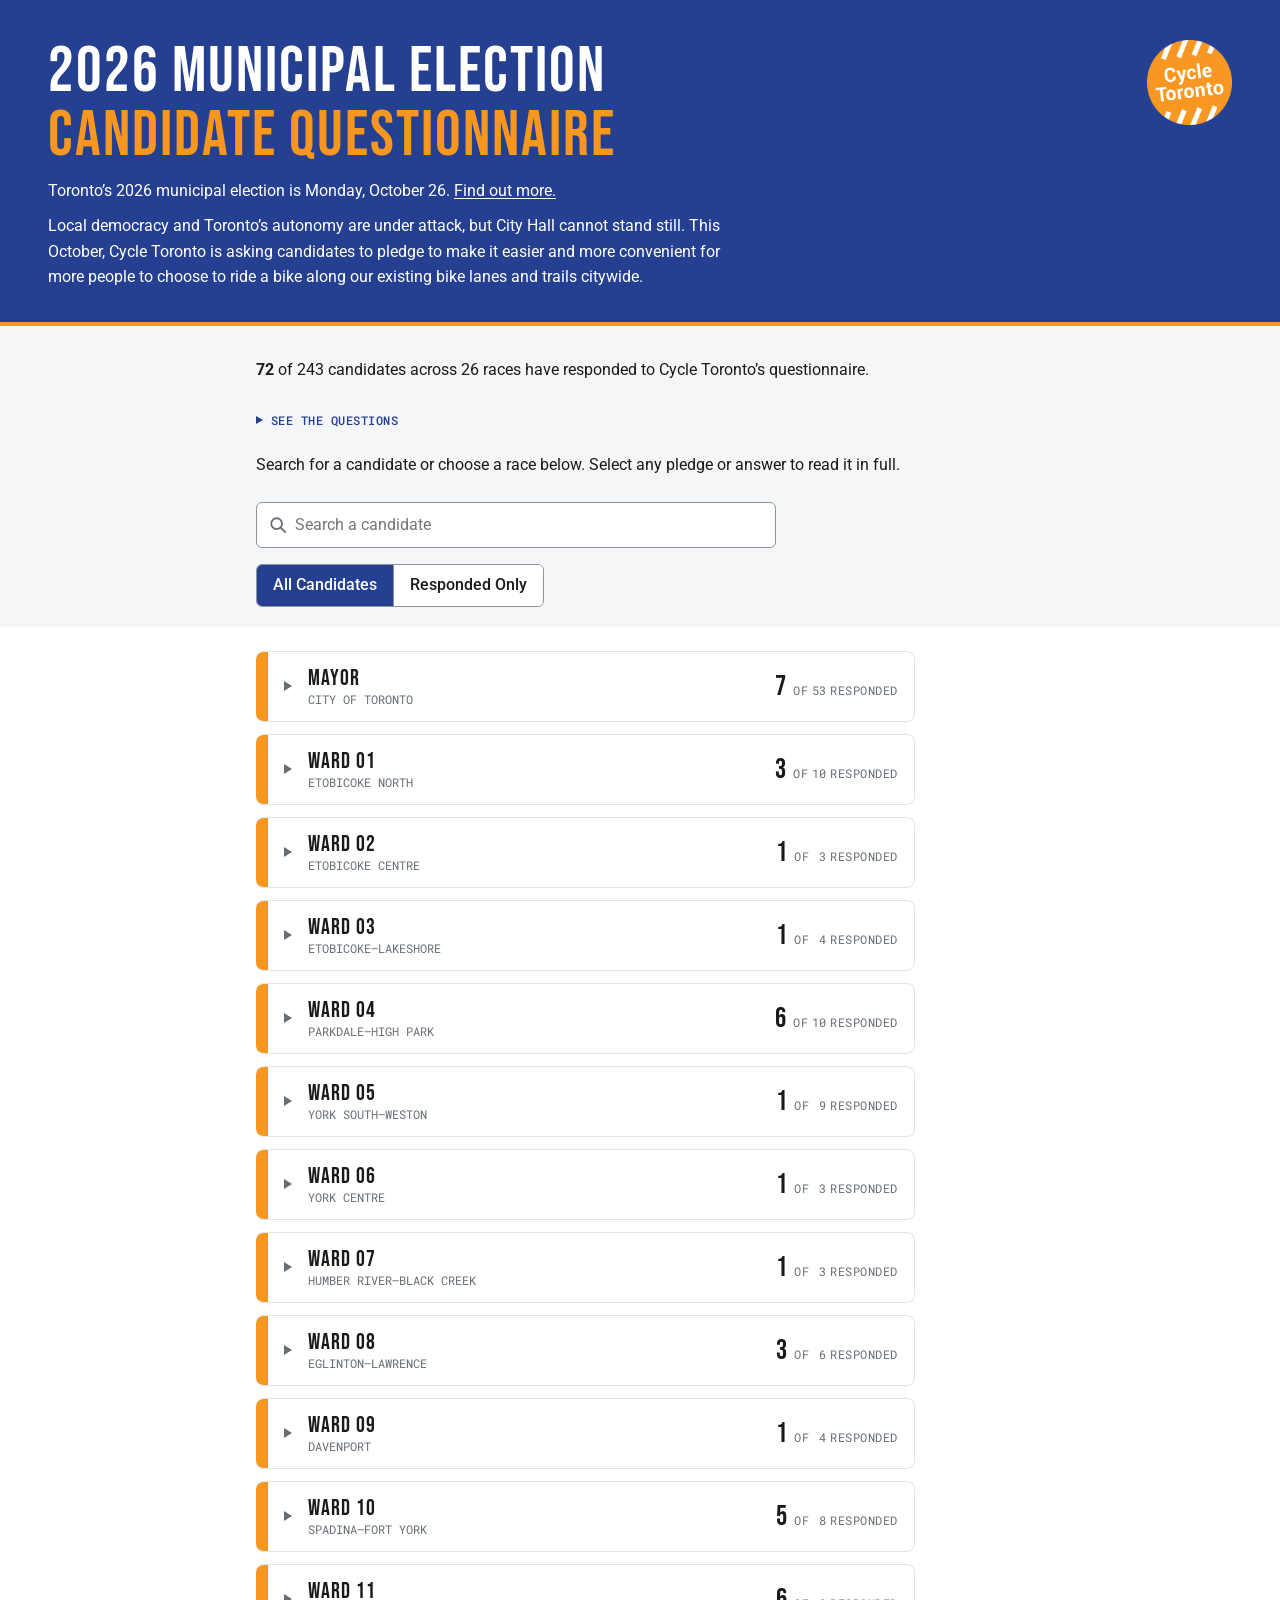
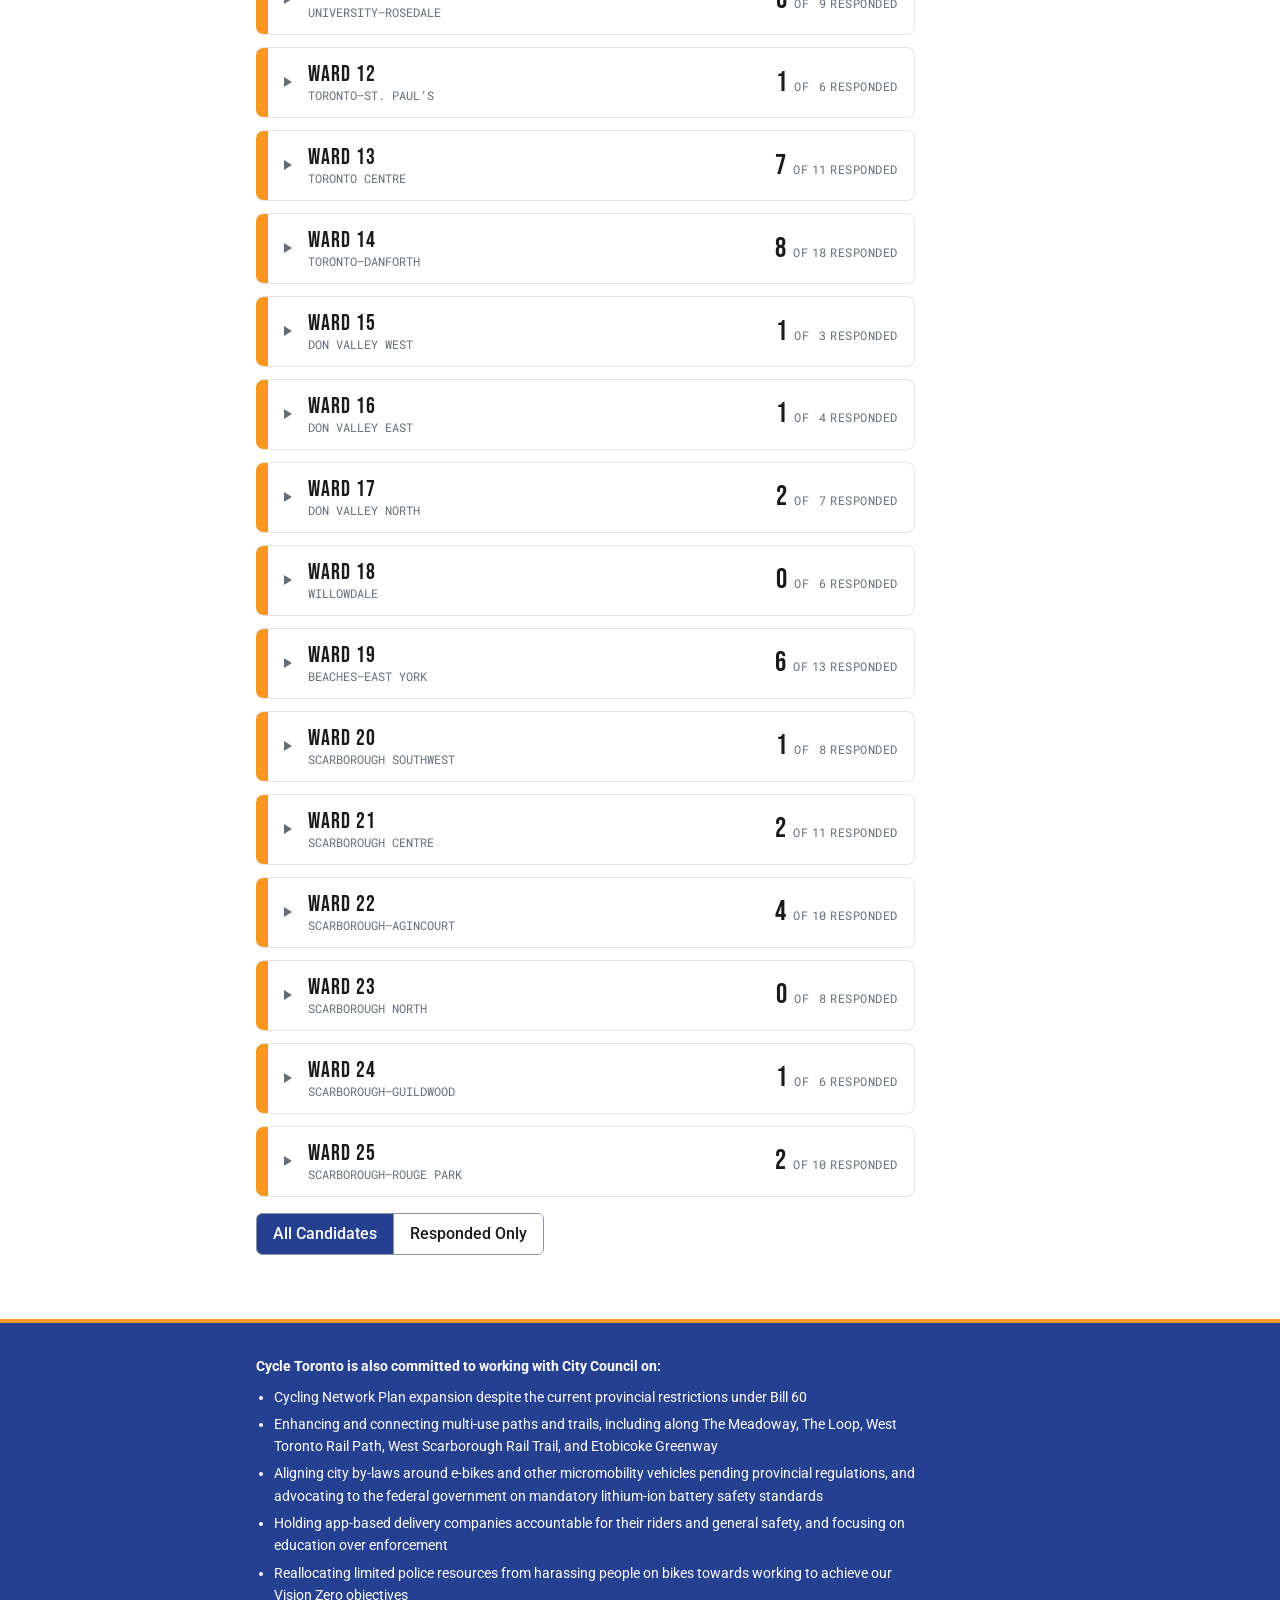
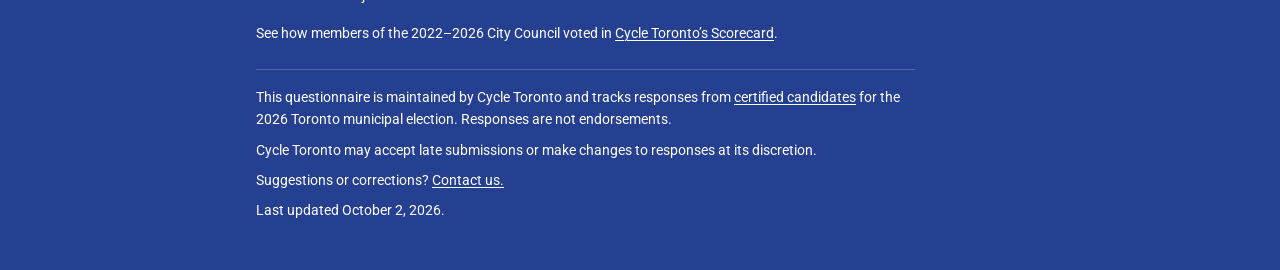
==== commit 87a464f0: "fix(questionnaire): align embedded header with scorecard - align the questionnaire header across the" ====
--- a/2026-questionnaire/index.html
+++ b/2026-questionnaire/index.html
@@ -134,15 +134,13 @@
 
     .site-header .inner {
       position: relative;
-      max-width: 800px;
-      margin: 0 auto;
-      padding: 40px 1rem 32px;
+      padding: 40px 48px 32px;
     }
 
     .logo {
       position: absolute;
       top: 40px;
-      right: 1rem;
+      right: 48px;
       display: block;
       line-height: 0;
     }
@@ -166,6 +164,7 @@
 
     .lede {
       margin: 10px 0 0;
+      max-width: 800px;
       padding-right: var(--logo-column);
       font-size: var(--size-body);
       font-weight: 400;
@@ -2153,6 +2152,31 @@
 document.addEventListener('click', e => {
   if (!e.target.closest('.search')) hideResults();
 });
+
+let lastFrameHeight = 0;
+let frameHeightRequest;
+
+function reportFrameHeight() {
+  cancelAnimationFrame(frameHeightRequest);
+  frameHeightRequest = requestAnimationFrame(() => {
+    const frameHeight = Math.ceil(document.body.getBoundingClientRect().height);
+
+    if (frameHeight === lastFrameHeight) return;
+    lastFrameHeight = frameHeight;
+    window.parent.postMessage({ frameHeight }, '*');
+  });
+}
+
+window.addEventListener('load', reportFrameHeight);
+window.addEventListener('resize', reportFrameHeight);
+
+if ('ResizeObserver' in window) {
+  new ResizeObserver(reportFrameHeight).observe(document.body);
+}
+
+if (document.fonts?.ready) {
+  document.fonts.ready.then(reportFrameHeight);
+}
 </script>
 </body>
 </html>
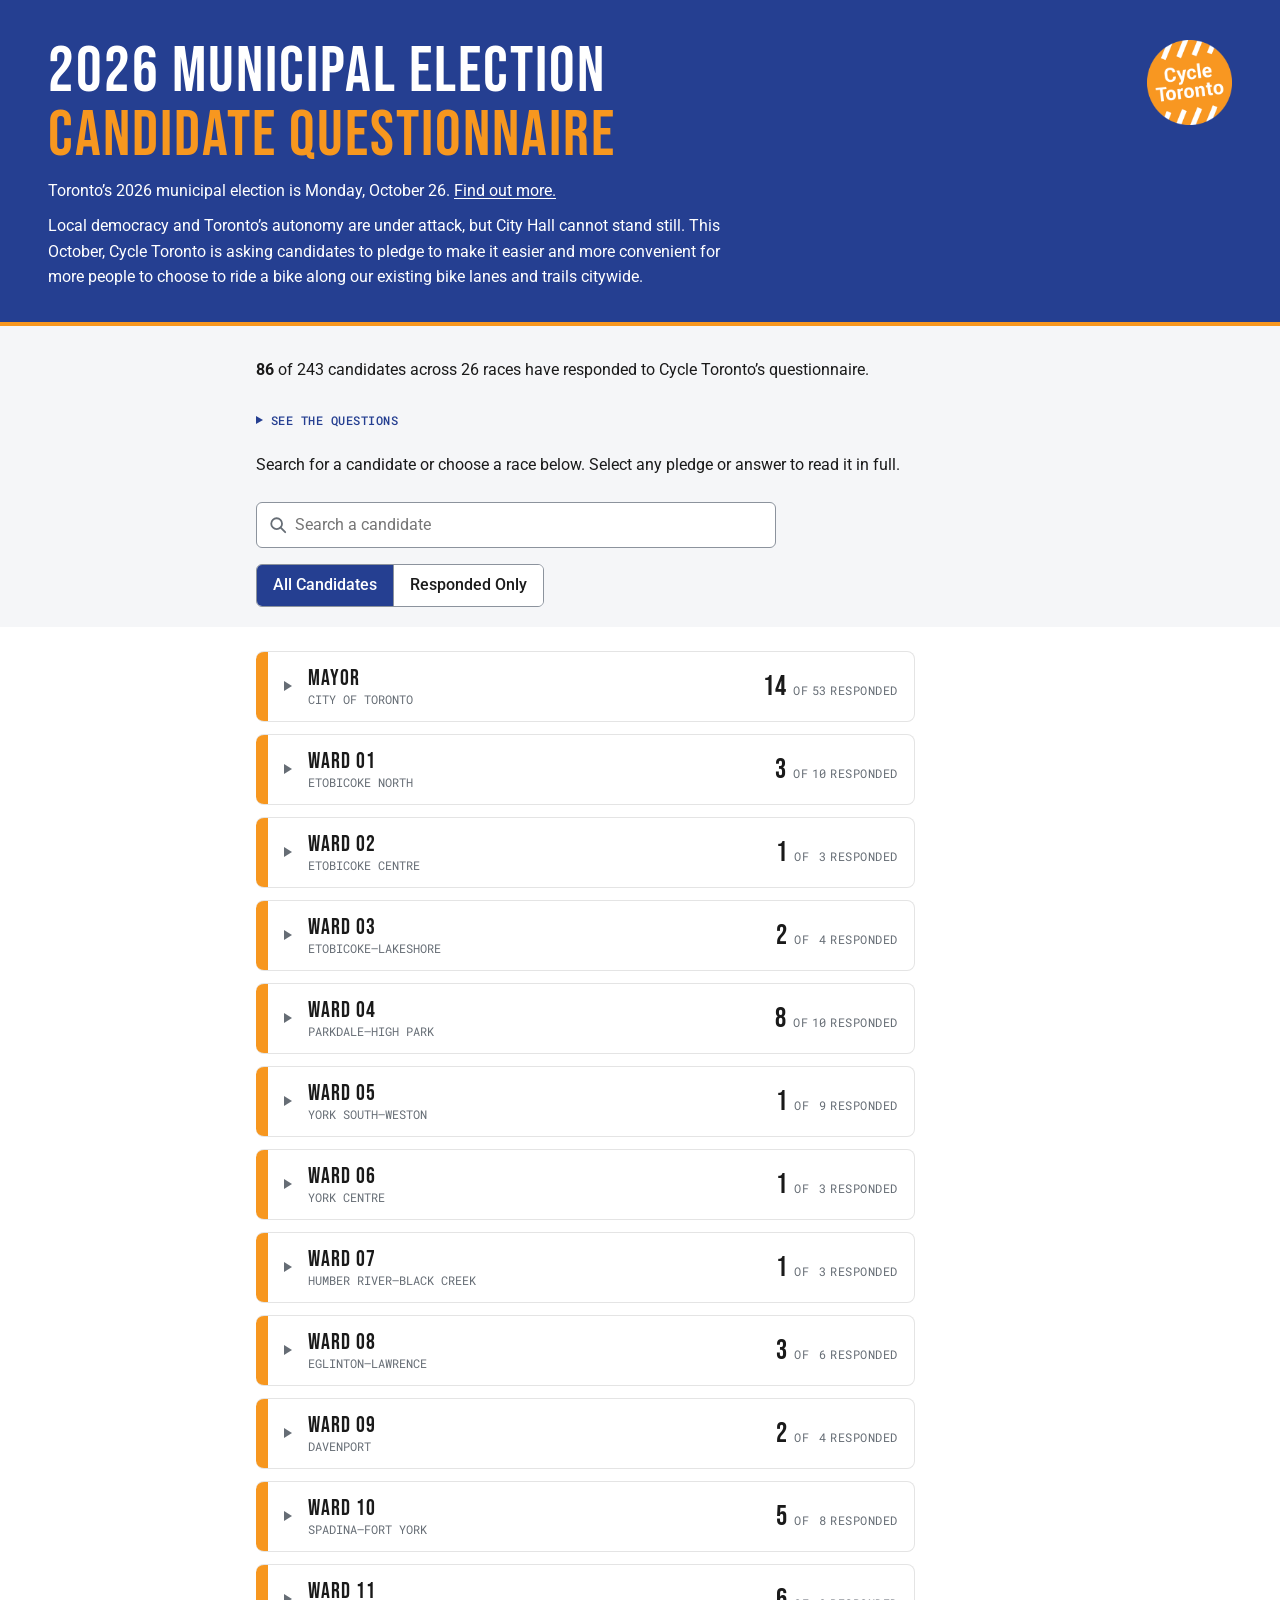
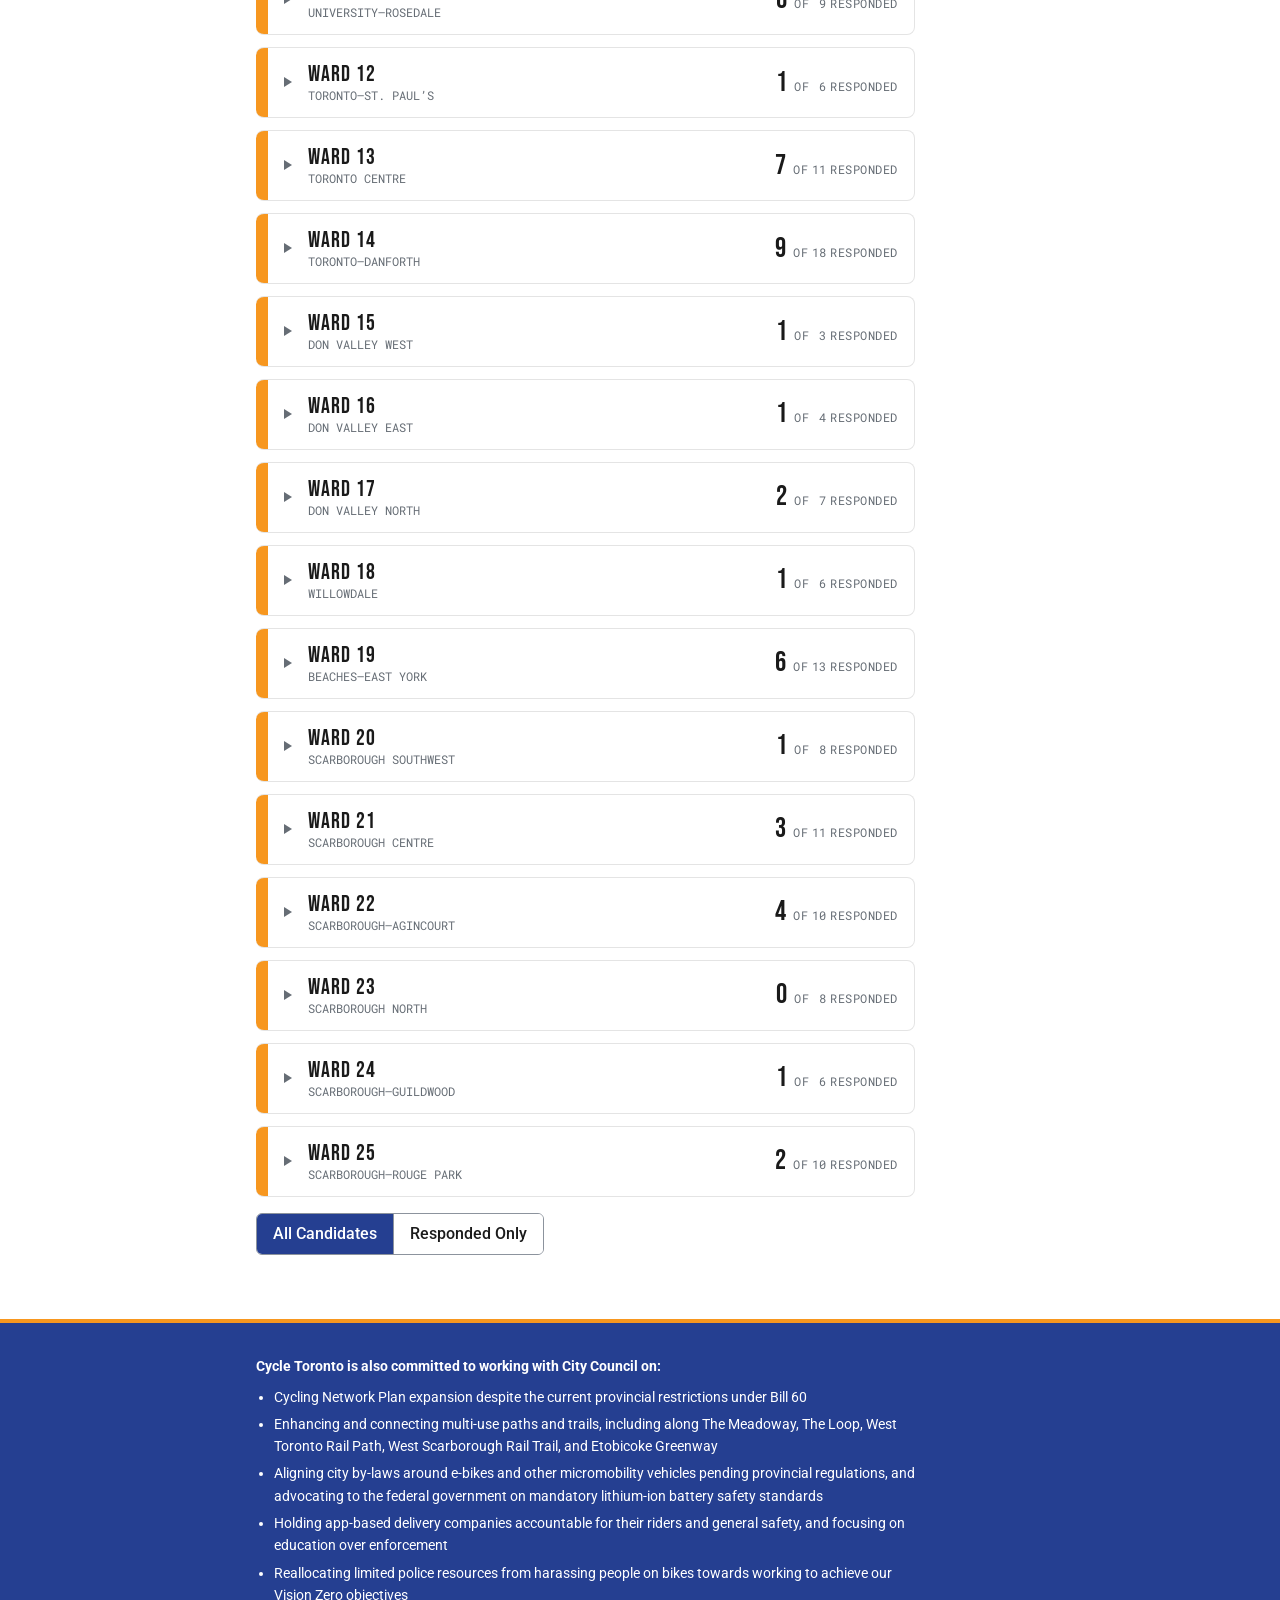
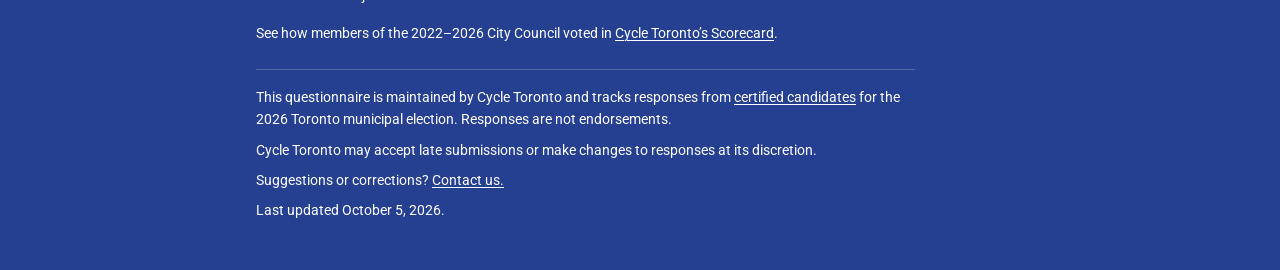
==== commit 0aeb283a: "feat(questionnaire): add responses and optional race scrolling - add 15 questionnaire submissions an" ====
--- a/2026-questionnaire/index.html
+++ b/2026-questionnaire/index.html
@@ -1277,29 +1277,29 @@
   under it as a recent change. Delete old notes whenever you like.
 -->
 <script type="text/plain" id="candidate-data">
-UPDATED: October 2, 2026
+UPDATED: October 5, 2026
 Mayor | Abdulkadir, Imad
-Mayor | Abdulsalam, Bahira
+Mayor | Abdulsalam, Bahira | Yes | Yes | Yes | Yes | Yes | As a structural engineer, I judge a street the way I judge any structure: does it keep people safe, does it last, and does it give the public value for its money? Protected bike lanes pass all three tests.\n\nResearch on Toronto and Vancouver streets found separated cycle tracks carry roughly one-ninth the injury risk of busy streets with no bike facility. Fewer conflicts make streets safer for drivers and pedestrians too. That is why I will defend the lanes on Bloor, Yonge and University. Ripping out infrastructure that works, then paying to rebuild it, is wasted public money.\n\nNo new contracts, no blank cheques. I will not hand out new contracts for bike lanes. Upgrades to permanent concrete will be built into road and watermain reconstruction the city has already scheduled and funded, starting with the highest-risk corridors. I will strengthen the city's own crews, so public work is done by public workers, accountable to the public.\n\nA network, not fragments. I will close the gaps, especially in Scarborough, Etobicoke and North York, where residents have the fewest safe options, and link trails like The Meadoway and the West Toronto Rail Path to transit.\n\nCycling as part of transit. Fare-free TTC makes Bike Share the natural first and last kilometre. I will grow it where it fills transit gaps, not only downtown.\n\nSafe all year. Bike lanes cleared in winter with the same priority as roads, protected detours around construction, and action against vehicles blocking lanes. Police time belongs on Vision Zero priorities, not ticketing people on bikes.\n\nDelivery riders are workers. App companies must answer for safe equipment, certified batteries and fair pay. I will press Ottawa for mandatory lithium-ion battery standards.\n\nI will consult affected communities before any major street change. Streets are for people, all of them.
 Mayor | Alexander, Chris
 Mayor | Atkinson, Jamie | No | No | No | Yes | No | I support cycling as an important part of Toronto’s transportation system, but I do not believe every street should be designed according to the same formula.\n\nOver the next term, I want Toronto to become much better at measuring how our streets actually work. We should look at people moved per hour, the amount of street space each mode requires, travel time and speed, peak and off-peak use, seasonal use, safety, transit, emergency access and accessibility.\n\nA bicycle can move a person using remarkably little street space, and where cycling volumes justify dedicated infrastructure, we should build safe, well-connected routes and maintain them properly year-round. I also support expanding Bike Share and better connecting cycling with transit.\n\nBut cycling cannot meet every transportation need. Seniors, people with disabilities, families, tradespeople, delivery workers and people travelling longer distances may depend on other modes. Our streets have to work for them too.\n\nThat is why I would not automatically convert every quick-build lane into permanent poured concrete or commit in advance to preserving every existing design regardless of how the corridor performs.\n\nInstead, I want Toronto to use better street design, protected infrastructure where appropriate, improved intersections, visibility and signalling, connected trails and multi-use paths, and new technology that makes vulnerable road users easier to see and protect.\n\nFor major corridors, I want Toronto to start asking a simple question: **How many people does each metre of street space move, and how long does it take them to get where they are going?**\n\nThe goal should not be more bike lanes or fewer bike lanes. It should be a safer, more accessible and more effective transportation system for everyone.
 Mayor | Bradford, Brad
-Mayor | Brown, Darrell
+Mayor | Brown, Darrell | Yes | Yes | Abstain | Yes | Yes | We have to balance the bike lane design with AODA principles and protection of persons with disabilities. I don't want "poured in concrete" to be interpreted as raised bike lanes that parallel sidewalks as this has been raised as a safety concern for people with mobility issues. It is a question of optimizing the design to meet both the interests of cyclists and persons with disabilities.
 Mayor | Buffey, Brian
 Mayor | Chow, Braeden | Abstain | Abstain | Abstain | Abstain | Yes | Not to happy with the city bikes, i know they can be much better.. I chose prefer not to say for some answers because a lot has to be evaluated and i believe there is room for a completely new approach. I am an avid cyclist.
-Mayor | Chow, Olivia
+Mayor | Chow, Olivia | Yes | Yes | Yes | Yes | Yes
 Mayor | Choy, Logan
-Mayor | Clarke, Kevin
+Mayor | Clarke, Kevin | Yes | Yes | Yes | Yes | Yes | safe streets and roadways for all users of our roads and cycle paths in the city of toronto
 Mayor | Collins, Paul
 Mayor | Cruze, Alex
 Mayor | Curto, Roberto | Yes | Yes | Yes | Yes | Yes | Bike lanes help make Toronto safer and more vibrant, and give people another way to get around, which can help reduce congestion. I would prioritize keeping the lanes we have safe and passable year-round, including through winter maintenance and construction. I’m cautious about promising new on-street lanes while the provincial government can override the City’s decisions and remove infrastructure we’ve paid to build. I’ll keep working to connect the cycling network and push for Toronto to regain control over its own streets.
 Mayor | Dean, Laura | Yes | Yes | No | Yes | Yes | I won Cycle Toronto’s Volunteer of the Year award in 2017 for my cycling advocacy, including a campaign to make the Bloor Street bike lane permanent. In my opinion, not all of the quick-build bike lanes need to be upgraded to include concrete barriers, especially given other pressing city priorities like getting transit moving. If the province removes parts of the bike lanes, they should be rebuilt to ensure the design is more acceptable to the local community (i.e. Etobicoke Lakeshore) to alleviate the ongoing and unnecessary culture war.
 Mayor | Desai, Habiba
-Mayor | Deville, Cory
+Mayor | Deville, Cory | Yes | Yes | Yes | Yes | Yes | I commit to creating the biking infrastructure Toronto residents need to navigate the city safely, efficiently and with respect to the wellbeing of pedestrians and drivers alike.  We need to build a city that delivers value for all people, and I intend to be a Mayor who works with residents, council and our provincial colleagues to make that a reality.
 Mayor | Dorville, Wincess
 Mayor | Ellis, Laura
 Mayor | Fraser, Martin
 Mayor | Frederick, Alton
-Mayor | Gong, Edward
+Mayor | Gong, Edward | Yes | Yes | Yes | Yes | Yes | 我会努力争取把争取把它做的最好，但是需要有点时间，我要再做一些进一步的论证。
 Mayor | Haider, Faizan
 Mayor | Hall, Thomas
 Mayor | Handjis, Peter
@@ -1319,7 +1319,7 @@
 Mayor | Prokos, Gus
 Mayor | Razi, Faisal
 Mayor | Rosen, Amy
-Mayor | Sanders, Lyall
+Mayor | Sanders, Lyall | Abstain | Yes | Abstain | Yes | Yes | I will have a committee of three (Bike Advocate, Urban Planner & Toronto Citizen) plan and review a set of bike lanes that will cover the city (three East to West, five North to South) on predominantly secondary streets. Bike traffic moves people in a healthy, environmentally conscious way.  Lyall Sanders
 Mayor | Sayers, Naomi
 Mayor | Shusterman, Robert | Yes | Yes | Yes | Yes | Yes | cycling lanes are important they're a great way of getting exercise and it's also good for drivers because it forces them to be careful and drive better
 Mayor | Srivastava, Sandeep
@@ -1345,15 +1345,15 @@
 Ward 2 | Andrachuk, Katie | Yes | Yes | Yes | Yes | Yes | Etobicoke Centre can be a place where people have more safe, practical choices for getting around. Many shorter trips have the potential to be made by bike: a parent taking their child to school, a family heading to the park, someone picking up a few things at a neighbourhood plaza, a teenager visiting friends, or a resident connecting to transit. Some of these trips are already comfortable to make by bike, while others are not because safe connections are still missing. Not every trip can or should be made by bike, but people should have real and desirable choices for how they move around our neighbourhoods.\n\nI hear frequently from residents about growing traffic and the effect it has on the comfort, safety, and quality of life of our neighbourhoods. As Etobicoke Centre and our city grows, we need a transportation network that gives people more ways to get around rather than assuming every trip can only be made by car.\n\nA connected cycling network for people of all ages and abilities is part of providing those choices. It needs to work not only for people who already cycle, but especially for those who would consider riding if they had a route they felt safe and comfortable using. The Etobicoke Greenway through the hydro corridor is an important opportunity to create a comfortable multi-use route through the ward and connect it meaningfully into surrounding neighbourhoods.\n\nLow-stress residential routes can make local cycling comfortable and enjoyable, but they cannot form a complete network on their own. Many shops, services, and transit connections are located on major streets. We cannot build comfortable routes through neighbourhoods only to leave people stranded at busy roads and large intersections, precisely where safe connections matter most.\n\nMy priority is completing the “last mile”: filling the gaps between neighbourhoods, transit, trails and major routes so cycling becomes a safe, practical option for more people in Etobicoke Centre.
 Ward 2 | Holyday, Stephen
 Ward 3 | Andrei, Mihaela
-Ward 3 | Internicola, Anthony
+Ward 3 | Internicola, Anthony | No | No | No | Yes | Yes | I want to be clear: I support cyclists, and I am a cyclist myself. My position is not about being for or against bike lanes. It is about putting the right infrastructure in the right place.\n\nI do not believe major arterial and commercial streets such as Bloor and Yonge are automatically the right locations for bike lanes. Our businesses matter. They create jobs, serve our neighbourhoods and help keep Toronto moving. We need to consider access, deliveries, parking and traffic flow, along with the safety of cyclists and pedestrians.\n\nI believe Toronto should look more seriously at alternative cycling routes, quieter streets, multi-use paths, and expanding and connecting our trail network. I want cyclists to be able to travel safely throughout the city.\n\nI also support Bike Share and its responsible expansion where it makes sense and where the budget supports it. I will not commit taxpayers to specific spending or growth targets without first understanding the costs and expected results.\n\nExisting cycling infrastructure should be properly maintained and kept safe, including during winter and construction.\n\nMost importantly, major transportation changes should involve the people affected by them. I will listen to residents, cyclists, businesses, pedestrians, drivers, seniors, people with disabilities, delivery workers and emergency services before making major decisions.\n\nMy approach is simple: safe cycling, responsible spending, strong businesses, and the right infrastructure in the right place.
 Ward 3 | Morley, Amber | Yes | Yes | Yes | Yes | Yes | I am committed to making our streets safer for all road users and pursuing the City's Cycling  Network Plan. Cyclists need safe and efficient ways to travel through Etobicoke-Lakeshore, and I will continue to advocate to fill missing links and increase connectivity throughout Ward 3.
 Ward 3 | Opitz, Ted
 Ward 4 | Corcoran, Michael
 Ward 4 | Guerrera, Nadia | Yes | Yes | Yes | Yes | Yes | Yes | The province allocated $25M to Toronto to develop the cycling network we have, including Bloor, University, and Yonge lanes. The province is allocating the $48 M remove. I will advocate with any repeal or amendment should come adequate provincial funding to reinstall Toronto cycling infrastructure so it’s not on the backs of Toronto citizens or taxpayers.\n\nProgress on the High Park Movement Strategy will be presented to council in 2027. I would be advocating to protect green space while expanding access to the park for all users, including cyclists. I am open to a number of practical solutions including designing away conflicts between road users with separated spaces and bypasses for cyclists, and establishing dedicated times for recreational cycling.
 Ward 4 | King, Debbie | Yes | Yes | Yes | Yes | Yes | Yes | Safe, connected cycling infrastructure provides affordable, healthy and low-carbon transportation. We need to complete the network, close gaps and prioritize permanent infrastructure wherever possible. \n\nI also believe Toronto should explore appropriate time and space for high-performance and high-speed cycling. Recreation and sport are important parts of a healthy city, and cyclists training at higher speeds need spaces where they can do so safely without creating conflicts with people walking, commuting or riding at lower speeds. That means identifying appropriate routes and facilities where high-performance cycling can take place safely and predictably.\n\nLastly, decisions about Toronto’s transportation network should be made by Toronto, based on local evidence and community needs—not imposed by the province. I will work to build a cycling network that supports everyday transportation, recreation and sport while making our streets safer and more accessible for everyone.
 Ward 4 | McNally, Diana Chan | Yes | Yes | Yes | Yes | Yes | Yes | I support fully implementing the City’s Cycling Network Plan and accelerating the completion of remaining Major-City Wide Routes. \n\nIn terms of High Park, I have heard consistently from a broad-range of residents concerns about expanding car-free periods further until accessibility solutions are implemented. In the 2023 High Park Movement Strategy a key accessibility solution that was recommended to address accessibility concerns is the introduction of an accessible shuttle service to replace the trackless train. The City has not made progress in introducing a year-round accessible shuttle or comparable public transit service in High Park. This is something that I will work with community members to advance and implement, so that community concerns around access can be resolved.\n\nI will also implement the High Park Road Redesign work currently underway to design away conflicts and improve the safety of all park users.
-Ward 4 | Ogundipe, Bridget
-Ward 4 | Pham, Adam
+Ward 4 | Ogundipe, Bridget | Yes | Yes | Yes | Yes | Yes | Abstain | We need to defend our bike lanes and build more. I will stand firm against provincial overreach, it's up to Torontonians to determine what we want. Bike lanes are essential infrastructure. When protected, well-maintained and backed by data, they keep people safe and our city moving\n\nRegarding Question 6, I chose "I choose not to respond" instead of a simple Yes or No, because a strategy is only as strong as its implementation.\n\nI hear from residents who love the car-free weekends and the vibrant space it creates. However, I’ve also heard concerns from residents who have access concerns.\n\nThe High Park Movement Strategy has made progress toward a safer, more sustainable park through measures such as designing away conflicts, additional bike parking and traffic calming. But with that said, I cannot unconditionally endorse a strategy that falls short of meeting its full accessibility commitments. The promised trackless train has faced delays, and while the seasonal TTC shuttle has been a great addition, a reliable, year-round shuttle service is still not operational. Because of these shortfalls, the City has inadvertently created a new accessibility barrier.\n\nUltimately, I agree that car access does not inherently equal accessibility and neither does simply removing cars without reliable alternatives in place.\n\nTo fix this, if elected, I will bring back limited car access on weekends while collaborating with stakeholders to get these solutions in place and make sure all remaining accessibility gaps are addressed. Once alternative access solutions are in place and proven effective in meeting the needs of all park users, I will continue to work collaboratively with all stakeholders to phase out vehicle traffic, with ongoing assessment to ensure accessibility is maintained by the end of my term.
+Ward 4 | Pham, Adam | Abstain | Abstain | Abstain | Yes | Yes | Abstain | There is no way to keep the 16 KM bike lanes on Bloor/Yonge under the current Provincial Government. Therefore, the goal has to be to focus on making alternative bike routes and bike lanes as soon as possible. I support alternative bike lanes and bike riding as a form of day to day transportation around Toronto.
 Ward 4 | Potega, Andy
 Ward 4 | Raponi, Vanessa | Yes | Yes | Yes | Yes | Yes | Yes | Cycling is interwoven into the culture of our neighbourhood. It represents a practical solution to congestion, public health, climate action, and civic pride. As a former triathlete and avid Bike Share Toronto user, I can attest that it’s also a great source of exercise and a fantastic way to experience the city. It must be defended accordingly. \n\nMy broader philosophy on cycling is rooted in a belief that we need a holistic set of approaches to low-carbon transportation, with cycling as one critical prong. \n\nThat means:\n\nProtected, physically separated bike lanes in all instances. \nImplementation of new bike lanes subject to community consultation and rigorous cost-benefit analysis\nA focus on harmony across multimodal transportation: \n\nSafety is non-negotiable for all road users. As an engineering manager, I know the importance of designing processes and products that address a demonstrated demand that ensures maintenance is cost-effective. Improving transit access and reliability alongside cycling infrastructure is an important tool in relieving congestion and expanding low-carbon options across the board.\n\nFinally, one of the main pillars of my campaign is intergovernmental relations. I am deeply frustrated that a consequence of municipalities being a creature of the province is that we don’t have sufficient control over policies which impact us. We've seen bike lanes become a pawn in the last few years. It is my mission, if elected, to work across all levels of government to push back on all constitutional decisions which override what is best for our constituents. I demonstrated this with my advocacy against the recent Billy Bishop expansion threat. Toronto's challenges are unique enough that Queen's Park should not be stepping in to make them worse. We need to protect the City of Toronto Act to increase autonomy at the municipal level.
 Ward 4 | Weber, Holly | Yes | Yes | Yes | Yes | Yes | No | I would like to clarify my response to question 6, I want to ensure that the park remains accessible and is in compliance with the AODA.  I fully support redesigning the current roads to ensure that everyone can move around the park safely.
@@ -1382,7 +1382,7 @@
 Ward 9 | Bravo, Alejandra | Yes | Yes | Yes | Yes | Yes | Yes | Supporting community-based organizations and mobilization for cycling and pedestrian safety, and implementation of the full Cycling Network Plan.
 Ward 9 | Jansen, Ashley
 Ward 9 | Martins, Marco
-Ward 9 | Simon, Neil
+Ward 9 | Simon, Neil | Yes | Yes | Abstain | Yes | Yes | Abstain | I believe Toronto needs transportation choices that are safe, practical and designed around the needs of the people who actually use our streets.\n\nOver the next term, my approach to cycling will focus first on safety. Where cycling infrastructure is installed, it should provide meaningful protection for cyclists while also considering pedestrians, accessibility, public transit, emergency services, businesses, deliveries, parking and traffic movement.
 Ward 10 | Cunningham, Ian | Yes | Yes | Yes | Yes | Yes | I support bike lanes and the important role they play in providing safe transportation options. New bike infrastructure should be planned with a balanced approach that considers cyclists, transit riders, pedestrians, motorists, and local businesses alike.
 Ward 10 | Ding, Xue
 Ward 10 | Hoàng-Lefranc, Andi | Yes | Yes | Yes | Yes | Yes | If elected, one of my priorities is to make sure neighbours are able to navigate the City as easily, safely, and efficiently as possible. This means fighting to protect our current bike lane infrastructure and expanding our cycling network. As a daily cyclist, the City's response to the unilateral actions of the provincial government to remove the City's bike lanes has been far from satisfactory. Instead of standing side-by-side with Cycle Toronto and other cycling activists in their legal challenge against the province, our City's leaders opted for a wait-and-see approach backed by strongly worded statements. In addition to the forced removal of speed cameras, Toronto's streets are set to become much more dangerous for cyclists and pedestrians alike.\n\nThough I appreciate that municipalities are creatures of provincial statute, this does not bar our City's leaders from using the weight of the office they hold to preserve and expand our bike lane network. As a lawyer, if I am elected I am wholly committed to exploring all options to support an appeal of the recent Ontario Court of Appeal's decision that allowed the province to undermine the democratic voice of our neighbours. Further, given how Toronto is the economic engine of Canada, let alone Ontario, I intend to advocate for greater autonomy over city governance from the province, so that the City can be better immune to any potential anti-democratic acts by our current or future provincial governments.
@@ -1426,7 +1426,7 @@
 Ward 13 | Davis, Victoria | Yes | Yes | Yes | Yes | Yes | I intend to maintain the bike lanes to keep riders safe, as well as explore more options to expand the safety onto more streets.
 Ward 13 | Harris, Morgan | Yes | Yes | Yes | Yes | Yes | To develop new bike infrastructure and restore that infrastructure where it has been removed. Find new solutions to enhance road safety for cyclists.
 Ward 13 | Khogali Ali, Walied
-Ward 13 | MacLeod, Norman | Yes | Yes | Yes | Yes | Yes | Bicycle lanes are currently not risk free. Untill the city follows my lead to secure safety with beautiful concrete barriers,  with art work, I will fight. I will reason for our safety in the bike lane. \nIntroduce wide spread slip surface grip. Bicycle traffic lights may turn dangerous intersections safe. \nVictory for People \nElect Norman MacLeod Councilor Ward13.
+Ward 13 | MacLeod, Norman | Yes | Yes | Yes | Yes | Yes | Swiss Silver Medalist owner BikeSports Newmarket knows my passion for a fast safe cycle. Three years 2008-2013 my weekly run began Dundass Sq. finishing Holland Landing, Newmarket odometer reading 49km/hr over 60 Kilometers. I found side Bicycle Lanes feed my tires into trouble each mid length ride. Sticks, garbage with no exit due poorly planed side divisions, sudden stop cyclists and no passing room. I made that pace 35km/hr up and 69Km/hr downhill, yellow lines. No driverside door ever open into me. That is the risk a cyclist takes on lanes parallel the passanger side of vehicles transporting in rage, held back as cyclists groove by traffic jams. Ward 13 will vote Norman MacLeod Councilor to bring my spirit, my council to Ward 13 People armed by the voter's will. Entire City housing ground trail expansions will build best. I am Norman MacLeod simply the best to bring Victory for People to City Hall and have History Making Toronto Work.
 Ward 13 | Marshall, Cleveland
 Ward 13 | Moise, Chris | Yes | Yes | Yes | Yes | Yes | Cycling is one of the ways we make Toronto Centre more livable, more affordable to get around, and more connected. Over the past four years, I am proud of what we have been able to deliver together.\n\nWe expanded the cycling network with new Cabbagetown Cycling Connections and broader city-wide infrastructure, adding 7.5 kilometres of new bike lanes across Toronto Centre alone. We also significantly expanded Bike Share, adding e-bikes and regular bikes and installing over 350 new docks to meet the growing demand we are seeing from residents who want a reliable, affordable way to move through the neighbourhood.\n\nBut there is more to do.\n\nFirst, I will continue upgrading bike lanes across Toronto Centre to ensure they are all protected. Paint on pavement is not enough. Cyclists deserve infrastructure that keeps them safe, and I will keep pushing until that standard is met throughout the ward.\n\nSecond, I will work to align city by-laws around e-bikes and other micromobility vehicles as provincial regulations develop, and I will advocate to the federal government on mandatory lithium ion battery safety standards. As these vehicles become more common on our streets and in our buildings, we need rules that keep everyone safe.\n\nThird, I believe we need to reallocate limited police resources away from enforcement actions that target people on bikes and redirect that energy toward our Vision Zero objectives. Every life lost on our streets is preventable.\n\nCycling is not just a transportation issue. It is a safety issue, a climate issue, and an equity issue. I am committed to getting this right for every cyclist in Toronto Centre.
 Ward 13 | Stikuts, Curran | Yes | Yes | Yes | Yes | Yes | As a dedicated cyclist I'm committed to improving Toronto's cycling infrastructure and to continuing to move towards Vision Zero Goals. In Toronto Centre, I am committed to improving east-west connections on Gerrard/Dundas to better connect the Downtown East to the East End, and to completing the bike lanes east of Church St. on The Esplanade. I am also committed to advocating for the resurfacing of neglected stretches of the Wellesley bike lanes, and to increased funding for Bike Share, with a particular focus on increasing rebalancing capacty.
@@ -1446,7 +1446,7 @@
 Ward 14 | Sa'd, Caryma
 Ward 14 | Saxe, Dianne | Yes | Yes | Yes | Yes | Yes | Yes | I am Council’s cycling champion. Cycling is the most affordable, healthiest, and often the fastest way to get around Toronto. It is a key element of reducing congestion, improving air quality, and fighting climate breakdown. It offers independence to people of all ages, including those who can’t afford to, or are unable to drive. It supports local small businesses and is a key part of attracting knowledge industries to Toronto. \nIt takes remarkable courage, consistency, and conviction to get bike infrastructure built in Toronto despite the intense pressure to put cars first. I am proud of my record building and defending safer bike infrastructure on Bloor, on Avenue Road, on Harbord/Hoskins, on Palmerston, and at Toronto’s first protected intersection, St. George and Bloor. And it requires daily vigilance by a Councillor who cycles to keep that bike infrastructure safe, passable, in decent repair, ploughed, salted and unobstructed by construction or vehicles. I provide that diligence and I turn it into action through carefully nurtured relationships with those who do real-world maintenance and enforcement, so that they understand cyclists’ needs and take them seriously.\nBecause of my work, bike lanes are now inspected by people on bikes; Transportation admits that bike lanes must be ploughed to bare pavement to be passible; obstruction ticketing has soared; pavement is better repaired; safety markings are restored faster; there is more bike parking; fast, heavy motorcycles will be kept out of bike lanes;  and bylaw enforcement officers will get basic training.\nAnd I am proud of my support for the remarkable expansion of BikeShare, Toronto's best bargain, and for giving the freedom of the city to low-income TCHC tenants through a $5/ year BikeShare membership.
 Ward 14 | Stackhouse, Devyn | Yes | Yes | Yes | Yes | Yes | Yes | I'd be framing the city bike share program as an essential service, not a source of revenue. Pursuant of that goal, I'll investigate how we can improve access for low-income Torontonians. There's technical mojo I'd need to catch up for more specifics.\n\nAnd this may be unpopular, but I support a zero tolerance crack-down on stand-up e-scooters and e-dirt bike. The evidence against these two particular micro mobility devices is conclusive. Alongside, a trade-in program for low-income folks. Cyclist and pedestrian safety is at the core of this proposal.\n\nI'm also personally very interested in velo-cars (pedal/electric), and I'd love to host community events introducing them to the city. Moving bodies are healthy bodies, and it's our job to make active transport as safe and desirable as possible.
-Ward 14 | Stevens, Jason
+Ward 14 | Stevens, Jason | Yes | Yes | Yes | Yes | Yes | Yes | as a member of cycle Toronto I believe Toronto should follow many 1st class cities and promote bike lanes
 Ward 14 | Tetreault, Christiane
 Ward 14 | Voutsinas, Maria | Yes | Yes | Yes | Yes | Yes | Yes | Bike lanes themselves are a great way to encourage healthy and efficient transportation in the inner city.  They are best when they are on streets and roads that connect the users to the places that they need to go and when they are integrated with transit.  They are also not appropriate in every part of the city.  Bike lanes are not part of a war on cars and they are not a meaningful contributor to traffic problems in our city.  They are part of a holistic strategy to make our streets safe and efficient for everyone who uses them. With that in mind, I intend to ensure that bike lanes and cycling continue to be an important option for Toronto residents to get around the city for work and pleasure.
 Ward 14 | Walcott, Denise | Yes | Yes | Yes | Yes | Yes | Yes | I support safe, connected cycling infrastructure that protects cyclists, pedestrians and all road users. Toronto research found that after cycle tracks were installed, the collision rate for cyclists decreased by 38 percent on those streets and by 35 percent in the surrounding area, even as cycling activity increased. This demonstrates why protected infrastructure matters.\n\nI support adding physical protection to the existing painted bike lanes on Jones Avenue.\n\nMy “Yes” regarding Logan and Carlaw supports moving this important cycling connection forward, but it is not a blanket approval of every design detail. The original proposal was revised after residents raised concerns about access, traffic changes and parking. The revised design would not remove a vehicle lane, but it would change which side of the street permits parking and could affect some parking spaces on Carlaw.\n\nBefore implementation, I would review the full consultation results, staff safety analysis and outstanding concerns raised by residents. I would work with City staff, residents, businesses and cyclists to determine whether reasonable design adjustments could address those concerns without compromising safety or leaving a gap in the cycling network.\n\nOver the next term, I would support protected cycling infrastructure. I would also prioritize year-round bike-lane maintenance, safer construction zones, action against vehicles blocking bike lanes and better connections among cycling routes, Bike Share and public transit.\n\nMy goal is to create safer streets for everyone.
@@ -1467,7 +1467,7 @@
 Ward 18 | Cheng, Lily
 Ward 18 | Daneshvar, Nicole
 Ward 18 | Magazzinich, David
-Ward 18 | Shakeri, Hamid
+Ward 18 | Shakeri, Hamid | Abstain | Abstain | Abstain | Abstain | Yes | Toronto’s bike lane network requires a strategic pause and a comprehensive reassessment to ensure it serves all residents safely and efficiently.\n\n\n*Evidence-Based Planning: Many of Toronto's existing bike lanes were launched without a thorough assessment. This has led to fragmented infrastructure—lanes that start and end abruptly without logical connectivity. These disjointed segments are counterproductive, confusing for drivers, and hazardous for cyclists.\n* Rejecting Political Division: Bike lanes must not be used as a political wedge to divide Toronto residents. Recent provincial interventions have largely been driven by political gain rather than practical, data-first urban planning. Transport infrastructure must unite our city, not polarize it.\n* Continuous, Safe Infrastructure: Toronto needs a cohesive cycling network that is continuous, safe, and truly usable all year round. Piecemeal lanes do not protect riders. A fully integrated network ensures that cyclists can commute safely from start to finish, regardless of the season.\n* The Path Forward: We must pause, reflect on the current situation, and develop a balanced solution. The ultimate goal must be a comprehensive transit strategy that robustly protects cyclists without creating additional traffic congestion.
 Ward 18 | Yusifov, Nathan
 Ward 18 | Zarezade, Ardeshir
 Ward 19 | Ali, Syeda Jaana
@@ -1498,7 +1498,7 @@
 Ward 21 | Kargiannakis, Stella
 Ward 21 | Lalla, Akina
 Ward 21 | Nisha Kumari,
-Ward 21 | Reodica, Willie
+Ward 21 | Reodica, Willie | Yes | Yes | Yes | Yes | Yes | Yes | Bike Riders, E-Bike Riders and Delivery Companies, must take a Safety Courses & Seminars, and pass the Licensing Requirements, and must be duly licensed with liability insurance and legally accountable and must adhere and follow strictly the HTA of Ontario, All Traffic Lights, STOP Signs, Road Safety Rules & Regulations, City Zoning By-Laws, Use & Storage of Lithium Ion Battery Safety Standards & Protocols
 Ward 21 | Shanmugaratnam, Madura
 Ward 21 | Thompson, Michael
 Ward 21 | Veerasingam, Krissan | Yes | Yes | Yes | Yes | Yes | Yes | As someone who cycles to many of my canvasses, I will work to expand the Meadoway network and build more safe north-south connections that link neighbourhoods to schools, parks, transit and local businesses.
@@ -1838,8 +1838,7 @@
   raceEls.forEach(other => { if (other !== el && other.open) other.open = false; });
 }));
 
-// Clicking a race: close the old one and open the new one together, keep the clicked
-// header still, then glide it to the top of the screen.
+// Clicking a race closes the old one and opens the new one together.
 racesEl.addEventListener('click', e => {
   const summary = e.target.closest('#races > details > summary');
   if (!summary) return;
@@ -1847,13 +1846,10 @@
 
   const el = summary.parentElement;
   const opening = !el.open;
-  const before = summary.getBoundingClientRect().top;
 
   raceEls.forEach(other => { if (other !== el && other.open) other.open = false; });
   el.open = opening;
-  scrollBy(0, summary.getBoundingClientRect().top - before);
-
-  if (opening) requestAnimationFrame(() => el.scrollIntoView({ block: 'start', behavior: 'smooth' }));
+  if (opening) requestParentRaceScroll(el);
 });
 
 function openFromHash() {
@@ -2156,14 +2152,34 @@
 let lastFrameHeight = 0;
 let frameHeightRequest;
 
+function sendFrameHeight() {
+  const frameHeight = Math.ceil(document.body.getBoundingClientRect().height);
+
+  if (frameHeight === lastFrameHeight) return;
+  lastFrameHeight = frameHeight;
+  window.parent.postMessage({ frameHeight }, '*');
+}
+
 function reportFrameHeight() {
   cancelAnimationFrame(frameHeightRequest);
-  frameHeightRequest = requestAnimationFrame(() => {
-    const frameHeight = Math.ceil(document.body.getBoundingClientRect().height);
-
-    if (frameHeight === lastFrameHeight) return;
-    lastFrameHeight = frameHeight;
-    window.parent.postMessage({ frameHeight }, '*');
+  frameHeightRequest = requestAnimationFrame(sendFrameHeight);
+}
+
+// Optional progressive enhancement: the parent page may act on this request.
+// If it does not, race expansion and iframe resizing still work normally.
+function requestParentRaceScroll(race) {
+  let embedded = false;
+  try { embedded = window.self !== window.top; } catch (error) { embedded = true; }
+  if (!embedded) return;
+
+  requestAnimationFrame(() => {
+    sendFrameHeight();
+    const rect = race.getBoundingClientRect();
+    window.parent.postMessage({
+      type: 'cycleto-questionnaire-race-scroll',
+      top: Math.round(rect.top + window.scrollY),
+      behavior: 'smooth'
+    }, '*');
   });
 }
 
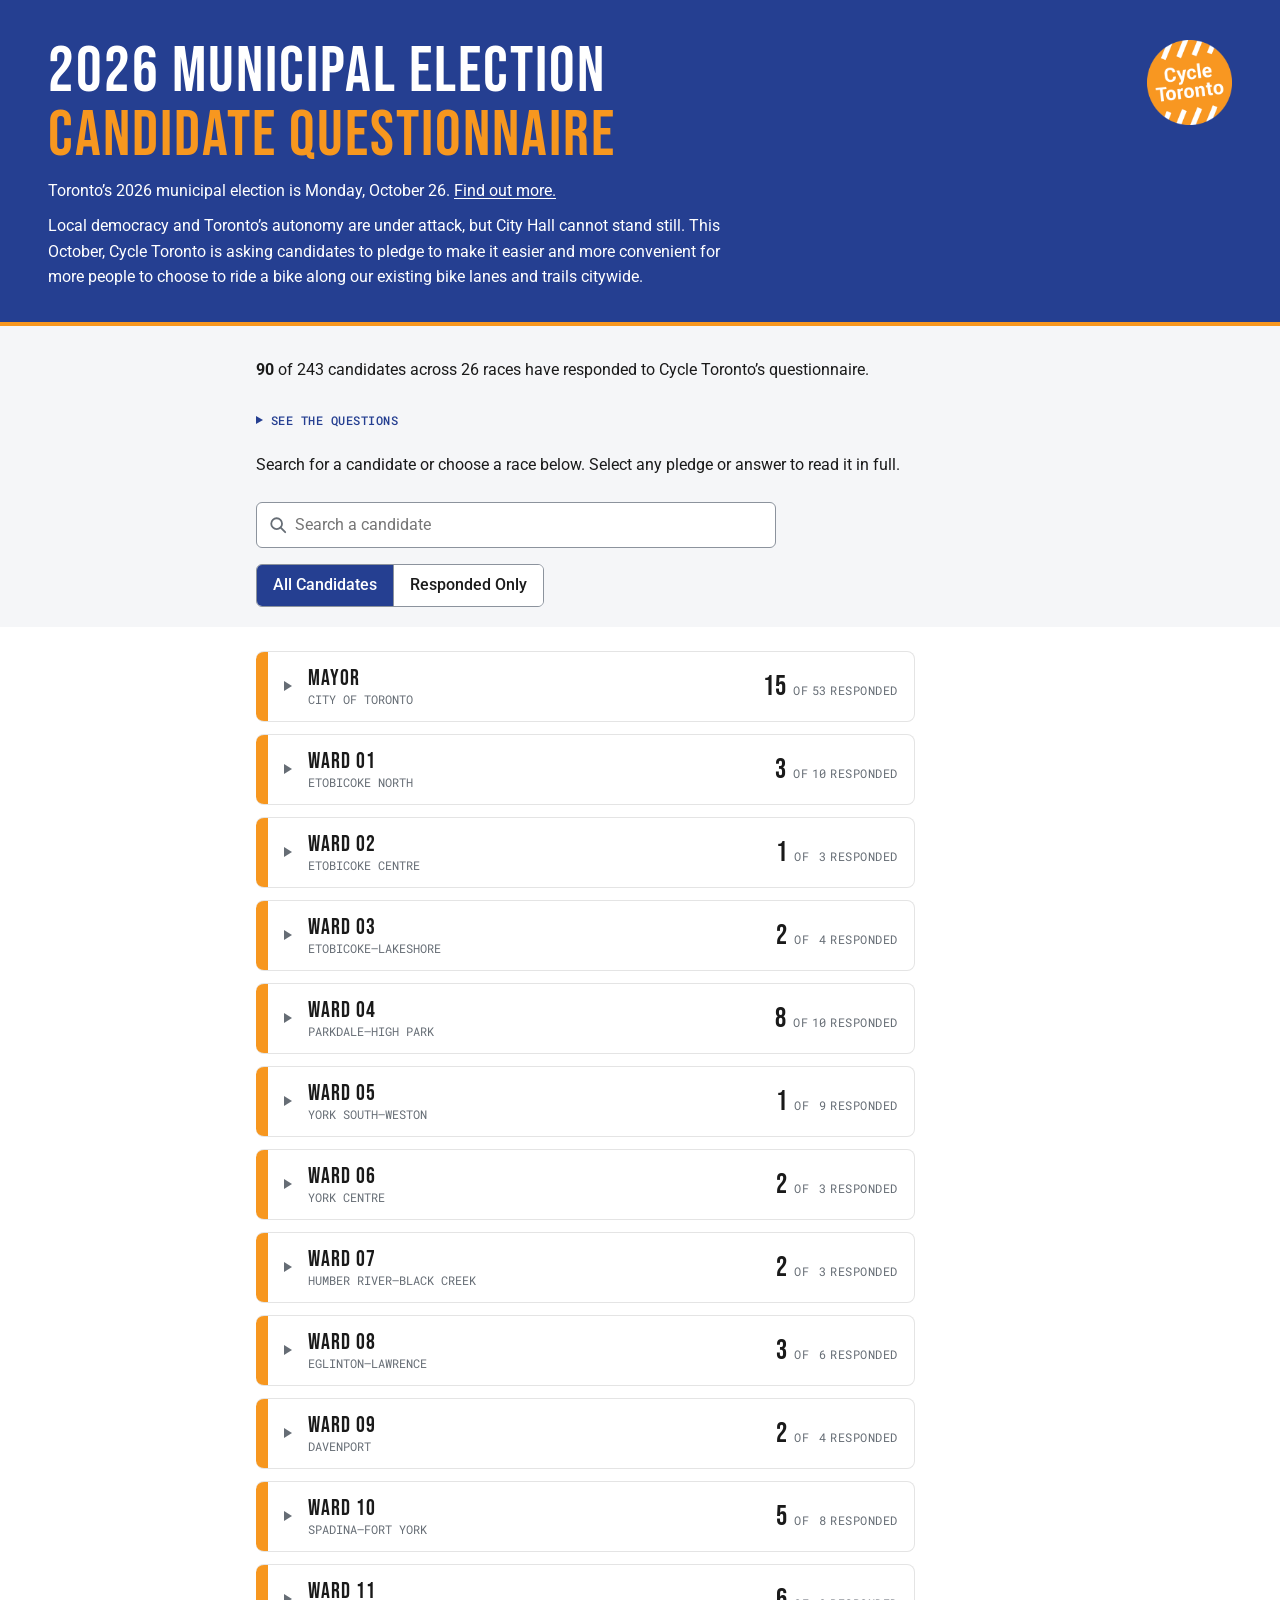
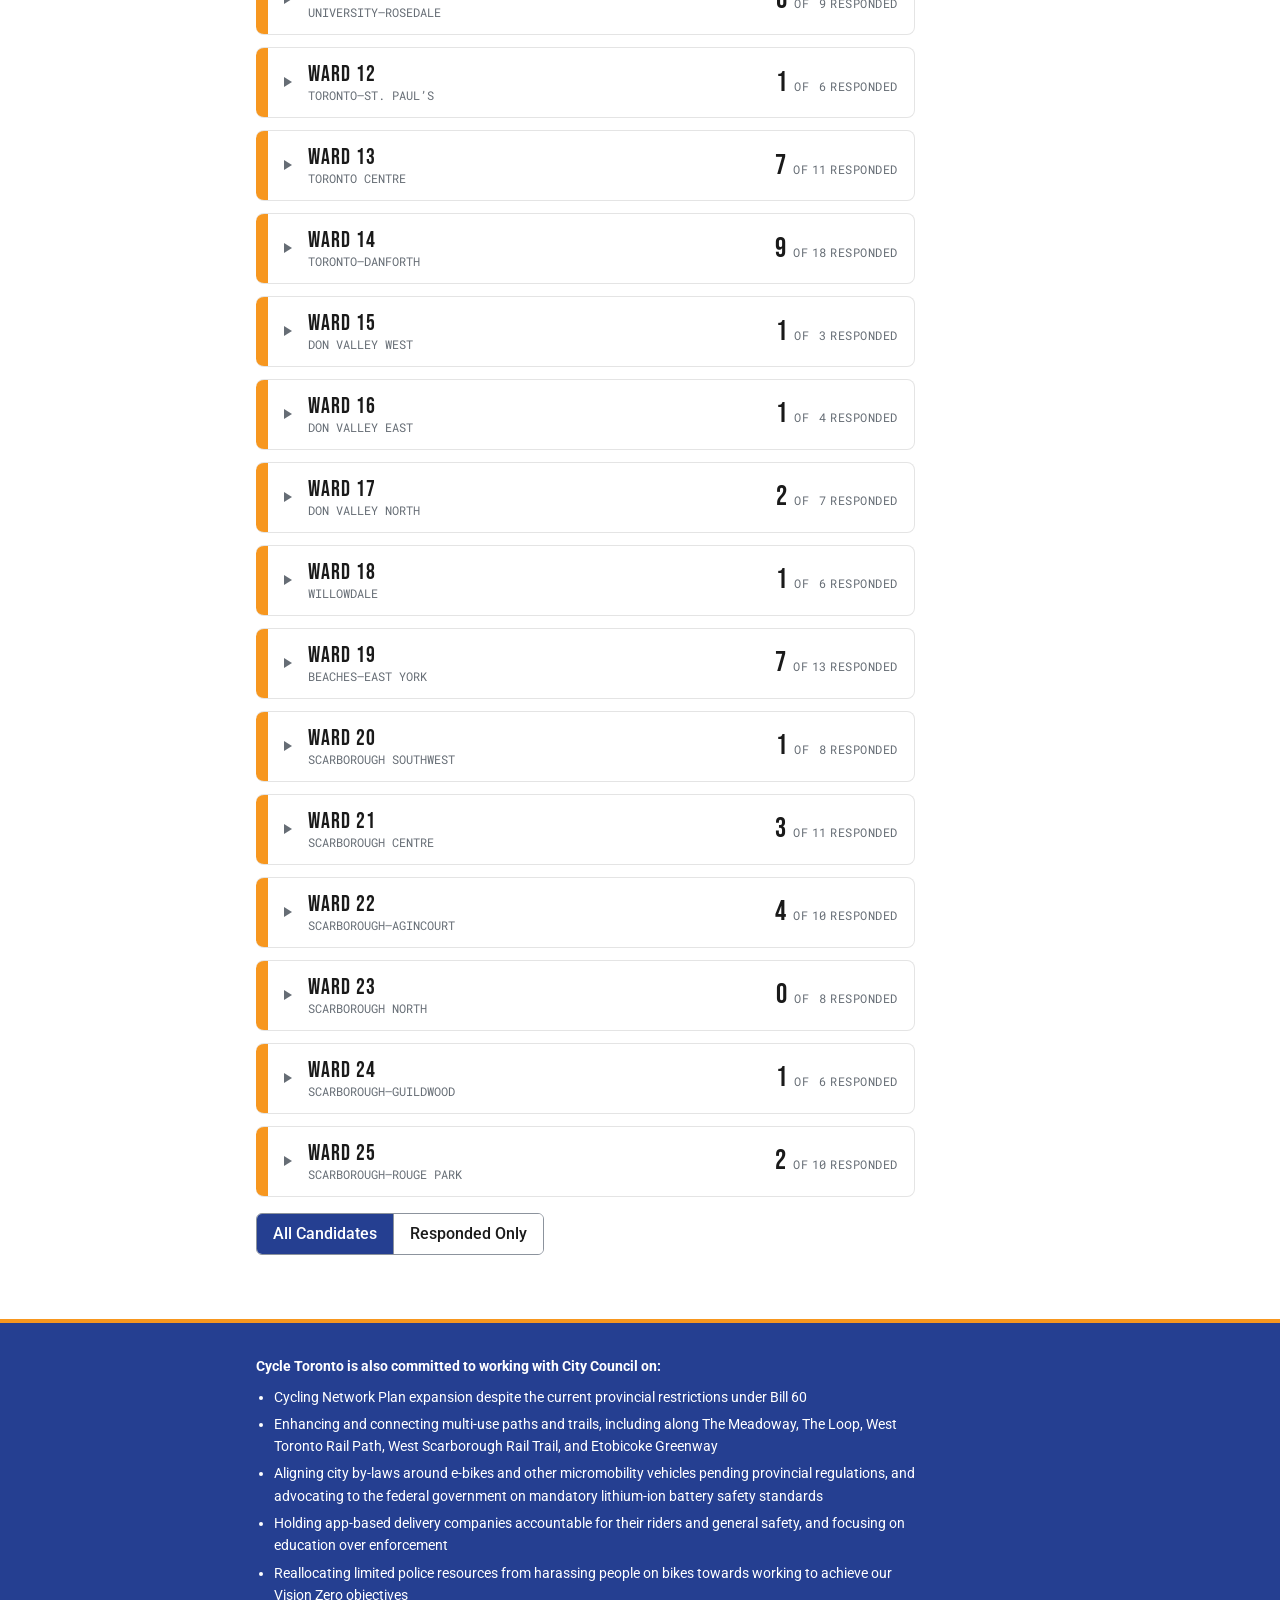
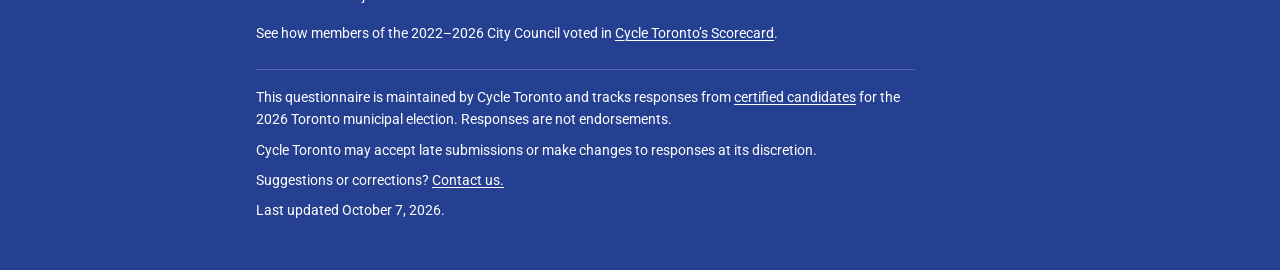
==== commit e7749471: "feat(questionnaire): add latest candidate responses" ====
--- a/2026-questionnaire/index.html
+++ b/2026-questionnaire/index.html
@@ -1260,7 +1260,7 @@
   Order      Mayor and most wards (5 answers):
                Preserve! | Rebuild! | Upgrade! | Bike Share! | Safe & Passable!
              Ward 4 adds a sixth: High Park!
-             Ward 14 adds a sixth: Reverse!
+             Ward 14 adds a sixth: Logan & Jones!
              Wards 5, 8, 9, 12, 15, 16, 20 and 21 add a sixth: Eglinton!
   Comment    Optional. Everything after the last answer. Type \n for a line
              break. Quotes, apostrophes and | are fine.
@@ -1277,7 +1277,7 @@
   under it as a recent change. Delete old notes whenever you like.
 -->
 <script type="text/plain" id="candidate-data">
-UPDATED: October 5, 2026
+UPDATED: October 7, 2026
 Mayor | Abdulkadir, Imad
 Mayor | Abdulsalam, Bahira | Yes | Yes | Yes | Yes | Yes | As a structural engineer, I judge a street the way I judge any structure: does it keep people safe, does it last, and does it give the public value for its money? Protected bike lanes pass all three tests.\n\nResearch on Toronto and Vancouver streets found separated cycle tracks carry roughly one-ninth the injury risk of busy streets with no bike facility. Fewer conflicts make streets safer for drivers and pedestrians too. That is why I will defend the lanes on Bloor, Yonge and University. Ripping out infrastructure that works, then paying to rebuild it, is wasted public money.\n\nNo new contracts, no blank cheques. I will not hand out new contracts for bike lanes. Upgrades to permanent concrete will be built into road and watermain reconstruction the city has already scheduled and funded, starting with the highest-risk corridors. I will strengthen the city's own crews, so public work is done by public workers, accountable to the public.\n\nA network, not fragments. I will close the gaps, especially in Scarborough, Etobicoke and North York, where residents have the fewest safe options, and link trails like The Meadoway and the West Toronto Rail Path to transit.\n\nCycling as part of transit. Fare-free TTC makes Bike Share the natural first and last kilometre. I will grow it where it fills transit gaps, not only downtown.\n\nSafe all year. Bike lanes cleared in winter with the same priority as roads, protected detours around construction, and action against vehicles blocking lanes. Police time belongs on Vision Zero priorities, not ticketing people on bikes.\n\nDelivery riders are workers. App companies must answer for safe equipment, certified batteries and fair pay. I will press Ottawa for mandatory lithium-ion battery standards.\n\nI will consult affected communities before any major street change. Streets are for people, all of them.
 Mayor | Alexander, Chris
@@ -1329,7 +1329,7 @@
 Mayor | Tunney, Jeffery
 Mayor | Weenen, Jack
 Mayor | Yohannes, Henoke
-Mayor | Yohannes, Leila
+Mayor | Yohannes, Leila | Yes | Yes | Yes | Yes | Yes | As an avid cyclist, I see how our economy runs on cyclists. A few years ago, I was hit by a car in a situation that could have been avoided if proper protections for bikers were formally implemented. Biking is often the most economical form of transportation and must be protected; ensuring everyone has access to affordable mobility is crucial when the cost of living has never been higher. Toronto is the city leading Canada and, now more than ever, should embody our best values representing the best of the country as a green, functional, and accessible city built for people's needs.
 Mayor | Zandkarimi, Mostafa
 Ward 1 | Abbey, Abraham
 Ward 1 | Adib, Ala'a
@@ -1367,11 +1367,11 @@
 Ward 5 | Obasogie, Nekpen
 Ward 5 | Padovani, Chiara | Yes | Yes | Yes | Yes | Yes | Yes | I love riding my bike to get around, but I also know how dangerous it can be in this city. In 2023, I was hit by a truck while riding my bike through Weston and Lawrence intersection. I’m lucky to be alive, and the experience has reinforced my commitment to making our roads safe for all users, from drivers to pedestrians. By protecting and expanding bike lanes and multi-use pathways in York South-Weston, I will work to make our neighbourhoods - and this city - safer, healthier and better connected.
 Ward 5 | Phillips, Sileen
-Ward 6 | Artamonov, Alexander
+Ward 6 | Artamonov, Alexander | Yes | Yes | Yes | Yes | Yes | IN SUMMARY - MAXIMUM NUMBER OF EBIKE LANES SNOW-FREE AND SAFELY RIDEABLE BECAUSE DRIVING BECAME TOO EXPENSIVE AND NOT FASTER THAN A BICYCLE WHILE TTC IS DANGEROUS AND FREQUENTLY NOT FASTER THAN AN EBIKE.
 Ward 6 | Irving, Conroy | Yes | Yes | Abstain | Abstain | Yes | I intend to work toward practical improvements that can be delivered within available budgets while pursuing additional funding and partnerships where appropriate. My goal for the next term is measurable progress: more connected routes, safer crossings and intersections, better maintenance, and a transportation network in which choosing to cycle is a safe and convenient option.
 Ward 6 | Pasternak, James
 Ward 7 | Antwi, Lorna
-Ward 7 | Coombs, Amanda
+Ward 7 | Coombs, Amanda | Yes | Yes | Yes | Yes | Yes
 Ward 7 | Perruzza, Anthony | Yes | Yes | Yes | Yes | Yes
 Ward 8 | Colle, Mike | Yes | Yes | Yes | Yes | Yes | Yes | Mike's voting record speaks for itself.
 Ward 8 | Grade, Liz
@@ -1470,7 +1470,7 @@
 Ward 18 | Shakeri, Hamid | Abstain | Abstain | Abstain | Abstain | Yes | Toronto’s bike lane network requires a strategic pause and a comprehensive reassessment to ensure it serves all residents safely and efficiently.\n\n\n*Evidence-Based Planning: Many of Toronto's existing bike lanes were launched without a thorough assessment. This has led to fragmented infrastructure—lanes that start and end abruptly without logical connectivity. These disjointed segments are counterproductive, confusing for drivers, and hazardous for cyclists.\n* Rejecting Political Division: Bike lanes must not be used as a political wedge to divide Toronto residents. Recent provincial interventions have largely been driven by political gain rather than practical, data-first urban planning. Transport infrastructure must unite our city, not polarize it.\n* Continuous, Safe Infrastructure: Toronto needs a cohesive cycling network that is continuous, safe, and truly usable all year round. Piecemeal lanes do not protect riders. A fully integrated network ensures that cyclists can commute safely from start to finish, regardless of the season.\n* The Path Forward: We must pause, reflect on the current situation, and develop a balanced solution. The ultimate goal must be a comprehensive transit strategy that robustly protects cyclists without creating additional traffic congestion.
 Ward 18 | Yusifov, Nathan
 Ward 18 | Zarezade, Ardeshir
-Ward 19 | Ali, Syeda Jaana
+Ward 19 | Ali, Syeda Jaana | Yes | Yes | Yes | Yes | Yes | I will fully support.
 Ward 19 | Dann, James | Yes | Yes | Yes | Yes | Yes | As an avid Cycler, I plan on promoting safe and effective methods of increasing ridership in the city. This includes better advocacy, education, and signage. Riders should be safe on the road and the province should not intervene in municipal bike lanes.
 Ward 19 | Erskine-Smith, Nate | Yes | Yes | Yes | Yes | Yes | One small clarification re question 3: in my view, the highest priority should be to advance a complete and integrated network. Look forward to working together to deliver effective active transportation across Toronto.
 Ward 19 | Ibrahimi, Fatima
@@ -1551,7 +1551,7 @@
   'Safe & Passable!': 'I pledge to keep our bike lanes safe and passable year-round through consistent winter maintenance, enhanced construction zone safety for vulnerable road users, and taking action against vehicles parked or stopped in bike lanes.',
   'High Park!':       'I pledge to continue advancing the High Park Movement Strategy, including designing away conflicts between road users with separated spaces and bypasses for cyclists, and establishing dedicated times for recreational cycling.',
   'Eglinton!':        "I pledge to upgrade the existing painted bike lanes along Eglinton E to protected bike lanes under the city's existing authority, and implement both phases of the eglintonTOday Complete Street project once corresponding legislation is repealed or amended.",
-  'Reverse!':         'I pledge to reverse the decision to cancel the contra-flow bike lanes along Logan and Carlaw, and add protection to the existing painted bike lanes on Jones as approved in the 2024–2027 Cycling Network Plan.'
+  'Logan & Jones!':   'I pledge to reverse the decision to cancel the contra-flow bike lanes along Logan and Carlaw, and add protection to the existing painted bike lanes on Jones as approved in the 2024–2027 Cycling Network Plan.'
 };
 
 const MAIN_PLEDGES = ['Preserve!', 'Rebuild!', 'Upgrade!', 'Bike Share!', 'Safe & Passable!'];
@@ -1560,7 +1560,7 @@
 const LOCAL_PLEDGES = {
   4: 'High Park!',
   5: 'Eglinton!', 8: 'Eglinton!', 9: 'Eglinton!', 12: 'Eglinton!',
-  14: 'Reverse!',
+  14: 'Logan & Jones!',
   15: 'Eglinton!', 16: 'Eglinton!', 20: 'Eglinton!', 21: 'Eglinton!'
 };
 
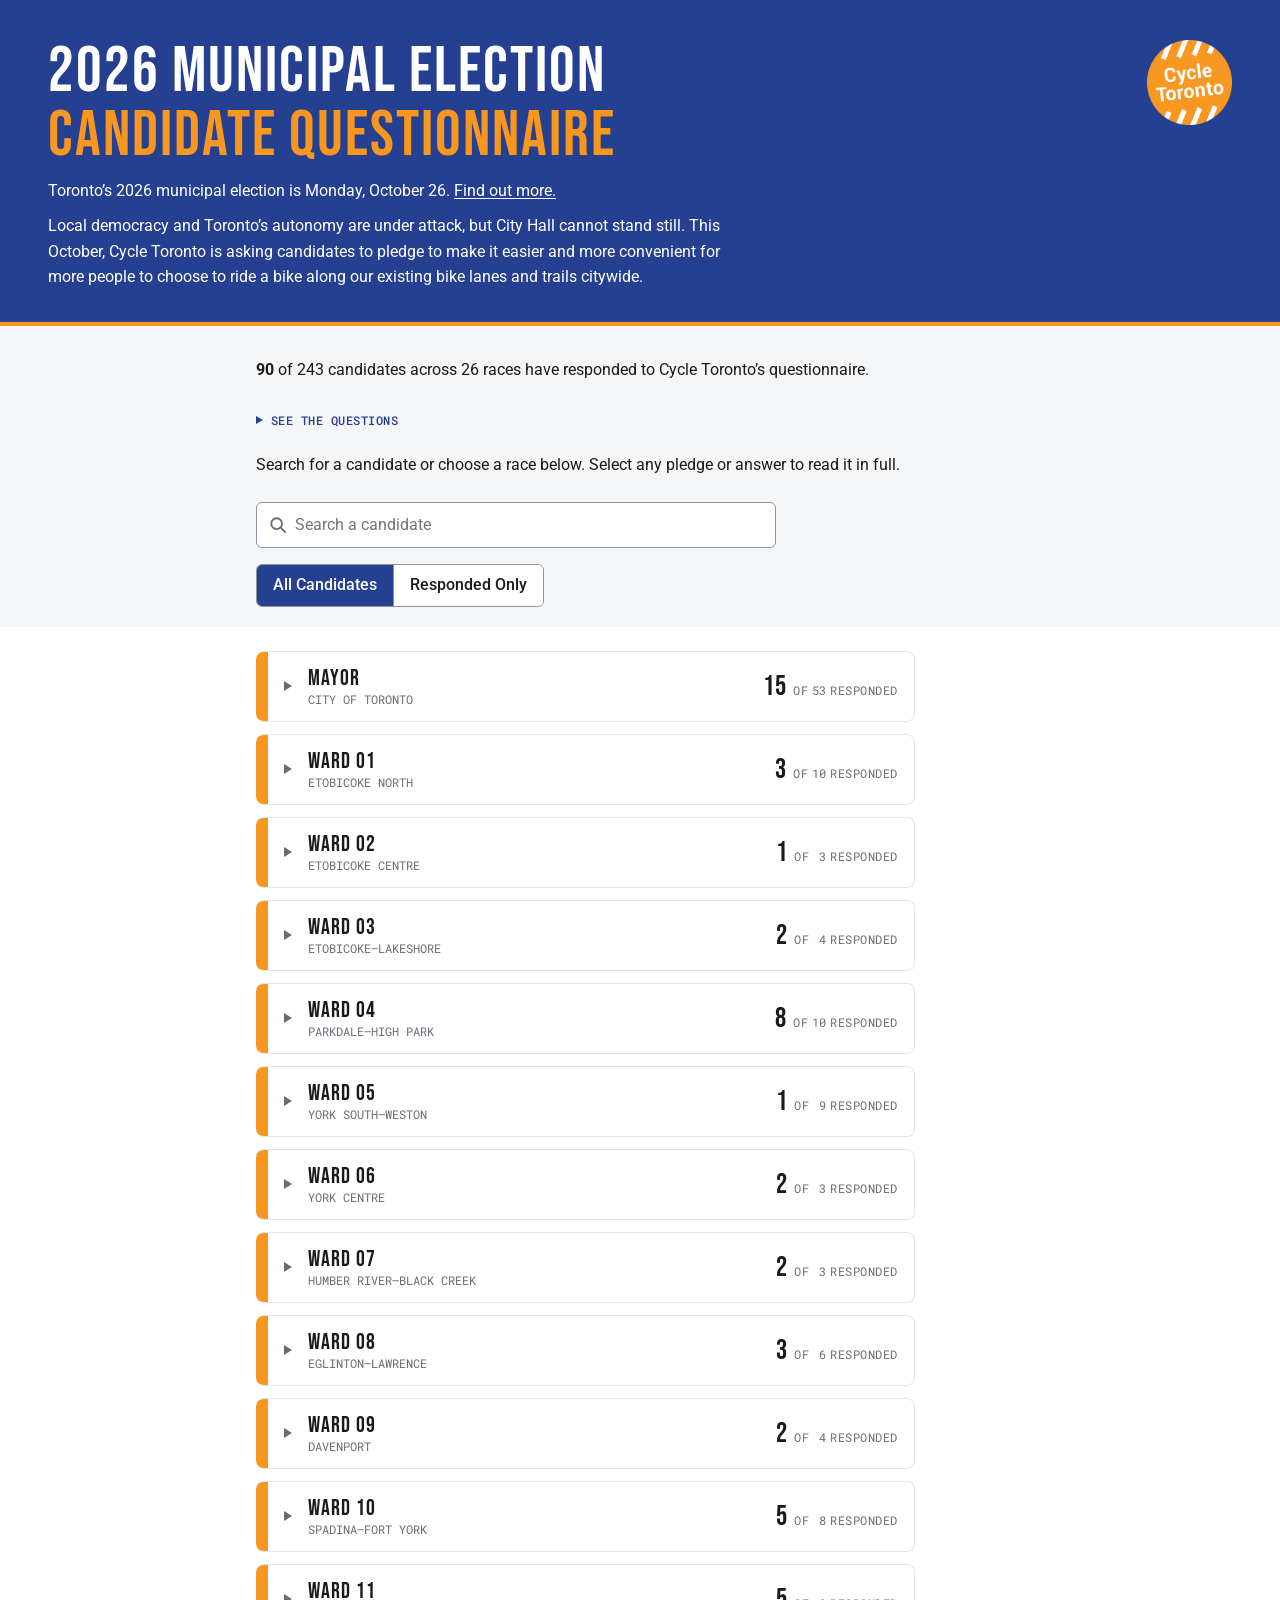
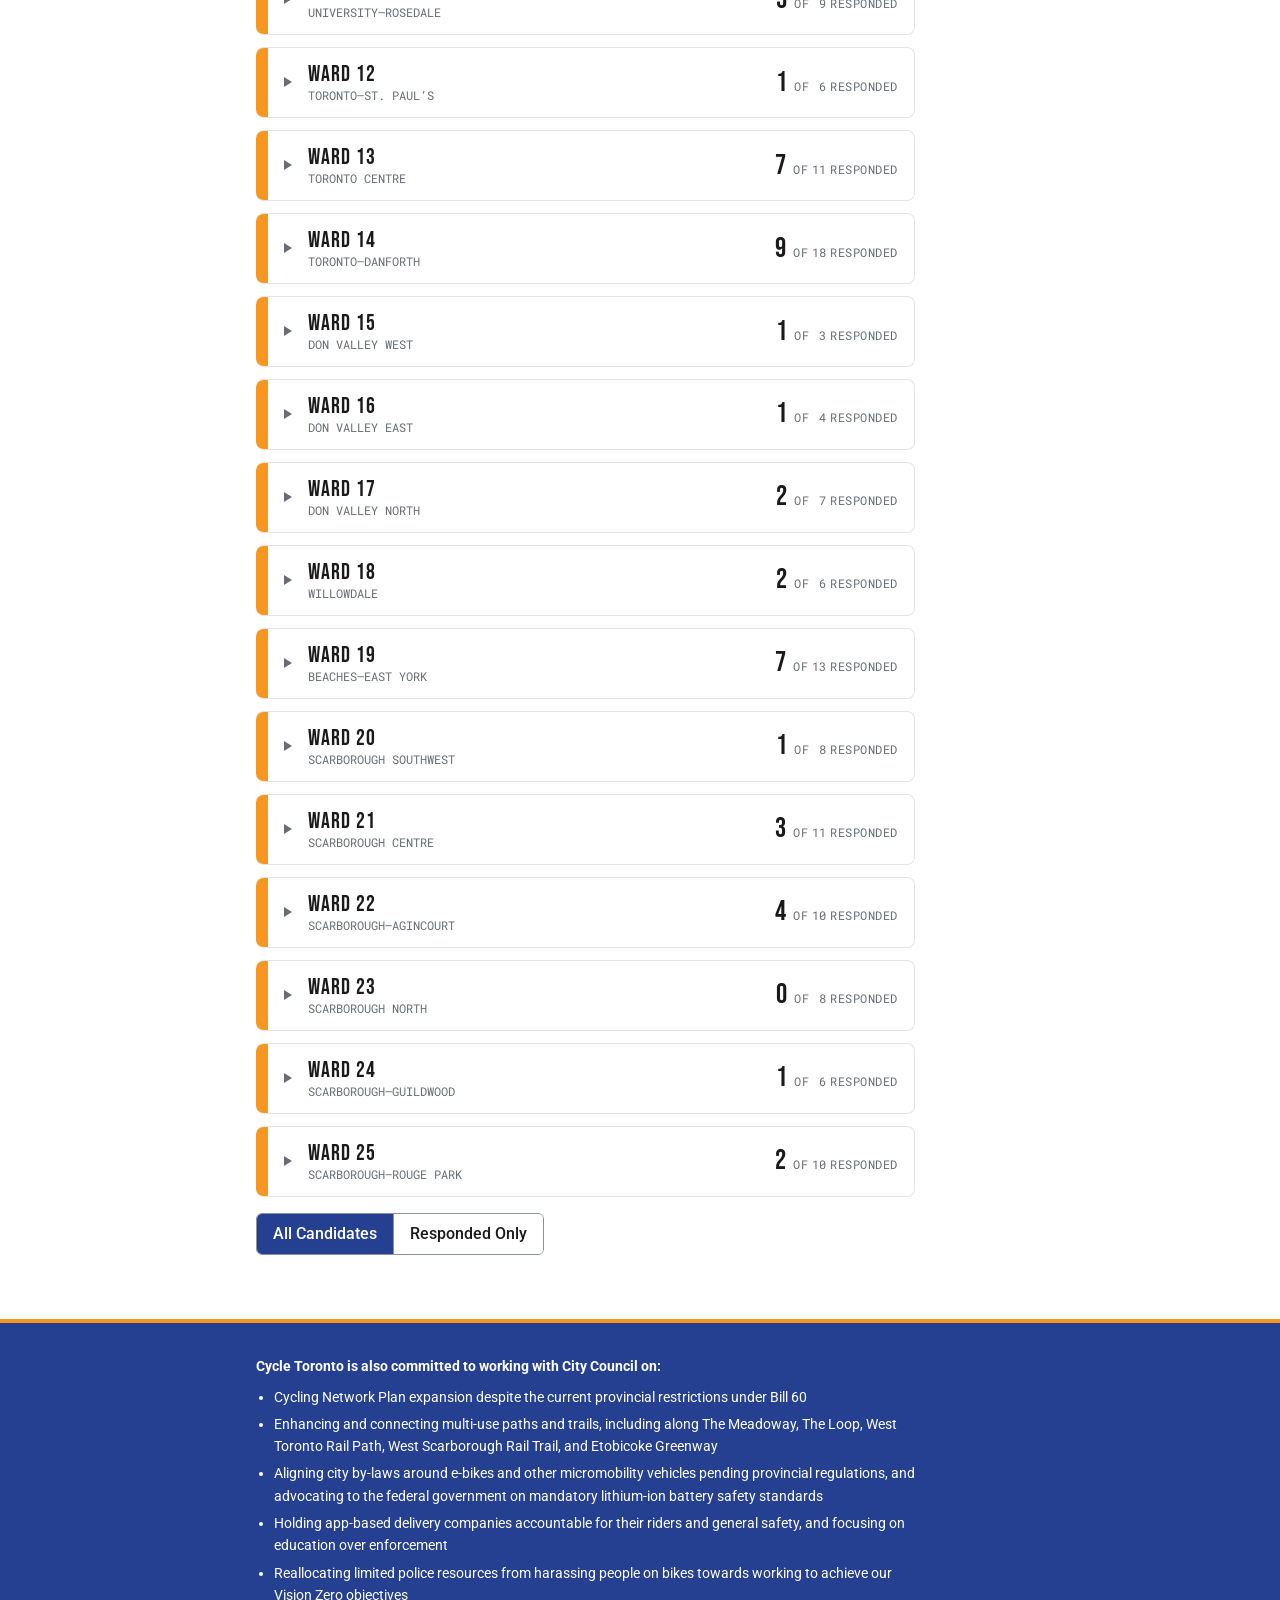
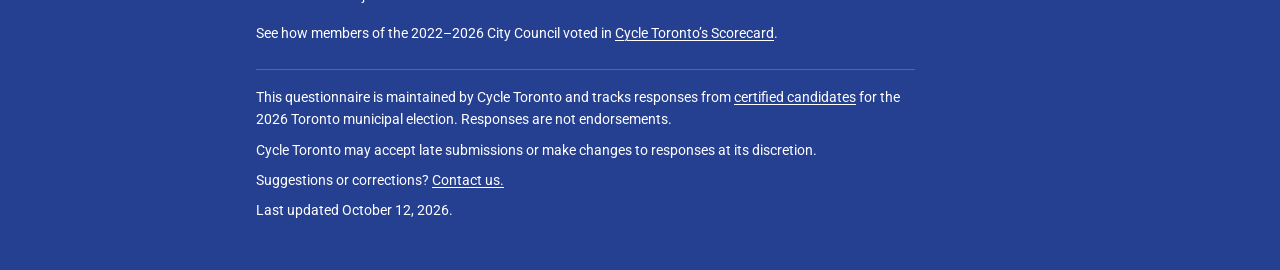
==== commit fccb7e92: "fix(questionnaire): correct latest candidate responses" ====
--- a/2026-questionnaire/index.html
+++ b/2026-questionnaire/index.html
@@ -1277,7 +1277,7 @@
   under it as a recent change. Delete old notes whenever you like.
 -->
 <script type="text/plain" id="candidate-data">
-UPDATED: October 7, 2026
+UPDATED: October 12, 2026
 Mayor | Abdulkadir, Imad
 Mayor | Abdulsalam, Bahira | Yes | Yes | Yes | Yes | Yes | As a structural engineer, I judge a street the way I judge any structure: does it keep people safe, does it last, and does it give the public value for its money? Protected bike lanes pass all three tests.\n\nResearch on Toronto and Vancouver streets found separated cycle tracks carry roughly one-ninth the injury risk of busy streets with no bike facility. Fewer conflicts make streets safer for drivers and pedestrians too. That is why I will defend the lanes on Bloor, Yonge and University. Ripping out infrastructure that works, then paying to rebuild it, is wasted public money.\n\nNo new contracts, no blank cheques. I will not hand out new contracts for bike lanes. Upgrades to permanent concrete will be built into road and watermain reconstruction the city has already scheduled and funded, starting with the highest-risk corridors. I will strengthen the city's own crews, so public work is done by public workers, accountable to the public.\n\nA network, not fragments. I will close the gaps, especially in Scarborough, Etobicoke and North York, where residents have the fewest safe options, and link trails like The Meadoway and the West Toronto Rail Path to transit.\n\nCycling as part of transit. Fare-free TTC makes Bike Share the natural first and last kilometre. I will grow it where it fills transit gaps, not only downtown.\n\nSafe all year. Bike lanes cleared in winter with the same priority as roads, protected detours around construction, and action against vehicles blocking lanes. Police time belongs on Vision Zero priorities, not ticketing people on bikes.\n\nDelivery riders are workers. App companies must answer for safe equipment, certified batteries and fair pay. I will press Ottawa for mandatory lithium-ion battery standards.\n\nI will consult affected communities before any major street change. Streets are for people, all of them.
 Mayor | Alexander, Chris
@@ -1395,22 +1395,7 @@
 Ward 11 | Hawkes, Terri
 Ward 11 | Layton, Mike | Yes | Yes | Yes | Yes | Yes | As the Councillor who fought for and oversaw the installation of bike lanes on University and Bloor in Ward 11, I am unequivocally opposed to the Ford government’s overreach and decision to tear up key cycling lanes in our downtown.\n\nI will leverage any platform to build new coalitions– engaging suburban and rural communities on the cost and impact of the lane removal to apply pressure on the Province.\nI have a track record of two decades of environmental leadership.  I cycle across University–Rosedale and our City every day. Residents can trust me to keep fighting alongside residents and advocacy groups like Cycle Toronto as we challenge this ruling in court. I’ve fought Doug Ford before, and I will do it again. \n\nI will continue to champion new cycling infrastructure, through expediting and providing full funding for  the implementation of our Cycling Near Term Implementation Program. I’ll remain a voice fighting for maintenance and upgrades to existing cycling infrastructure in Ward 11, including protected infrastructure and swift snow clearing in winter, and protecting bike lanes wherever possible in new housing development and construction.
 Ward 11 | Lemke, Karina
-Ward 11 | Li, Alice | Abstain | Abstain | Abstain | Yes | Yes | Queen's Regulations and Orders (QR&O) Article 19.44, 19.36, and 19.37 outline the rules that apply to political activities and the disclosure of information and opinions. The choice to not respond is not meant to signal a lack of interest, understanding, or care. \n\n - -I immigrated to Toronto from a city where large-scale cycling infrastructure has facilitated safety, sustainability, mobility, and growth. I have seen firsthand international examples of how cycling can be an important part of a modern transportation system. - -Toronto’s population is growing and our road space is limited. We must work together to share the roads and respect each other.  - -\n\nDifferent cycling facilities have different designs and levels of physical protection, and the safety experience can vary depending on local context. My platform focuses on improving transportation but with safety as a priority. I support the goal of improving and making cycling infrastructure safer and more durable, while wanting each location evaluated based on safety, design, cost, local conditions, and the needs of other road users. There’s more nuance to this, and there is more to consider beyond just a yes-or-no blanket answer. -\n\nToronto City Council directed Transportation Services to report in Q1 2027 on opportunities to upgrade quick-build cycling facilities to permanent materials. So that deadline has not yet passed. \n\nThe success of new initiatives in the city depends on thoughtful implementation and thorough review of local context. Bloor, Yonge, and University are particularly important examples because subway lines run directly beneath these corridors. When subway service is disrupted and replacement shuttle buses are required, that creates a special circumstance. I would support having clear protocols that allow temporary road-priority measures for shuttle buses during major TTC disruptions, so that passengers can continue moving through the city until regular subway service resumes.\n\n - -This brings me back to another relevant discussion: concrete numbers. When road space is limited, we also need to understand how different transportation options perform in terms of capacity, reliability, accessibility, and the amount of road space they require. I support decisions based on factual data and measurable outcomes. - -Furthermore, we should think carefully before spending public money to build infrastructure and then spending additional money to undo it. -\n\n -After door-knocking across Ward 11, I've heard a range of perspectives from residents. That reinforces for me why meaningful community consultation matters. - - I welcome further discussion and engagement with the community.
+Ward 11 | Li, Alice
 Ward 11 | Lieu, Huy
 Ward 11 | Pileri, Gian | Yes | Yes | Yes | Yes | Yes | Cycling should be a safe, affordable and practical way to get around Toronto. In Ward 11, I want to protect existing bike lanes, connect routes that have gaps and keep them safe throughout the year.\nI support keeping the protected bike lanes on Bloor, Yonge and University, and rebuilding any sections removed by the province once the law allows it.\nI will work to replace temporary barriers with permanent protection, starting with the most dangerous locations. Wherever possible, this work should happen alongside planned road repairs. Designs must also allow people to reach transit stops safely, accommodate deliveries and make snow clearing easier.\nBuilding bike lanes is only part of the job. The City must keep them clear of snow, repair damage promptly and take consistent action against vehicles blocking them. During construction, people walking, using wheelchairs or cycling need safe routes, clear signs and contractors who are held responsible when those routes are blocked.\nI support expanding Bike Share, keeping it affordable and making sure bikes and docking spaces are available where people need them. I will also push to include Bike Share in the One-Fare program, making it cheaper to combine cycling with public transit.\nResidents should know what improvements are planned, what they will cost and when they will be finished. I will listen to residents, people with disabilities, businesses and transportation experts, explain decisions and report on progress.\n\nMy goal is a proactive City Hall that listens, explains, and delivers.
 Ward 11 | Viret, Paul | Yes | Yes | No | Yes | Abstain | I like the quick build bike lanes
@@ -1468,7 +1453,7 @@
 Ward 18 | Daneshvar, Nicole
 Ward 18 | Magazzinich, David
 Ward 18 | Shakeri, Hamid | Abstain | Abstain | Abstain | Abstain | Yes | Toronto’s bike lane network requires a strategic pause and a comprehensive reassessment to ensure it serves all residents safely and efficiently.\n\n\n*Evidence-Based Planning: Many of Toronto's existing bike lanes were launched without a thorough assessment. This has led to fragmented infrastructure—lanes that start and end abruptly without logical connectivity. These disjointed segments are counterproductive, confusing for drivers, and hazardous for cyclists.\n* Rejecting Political Division: Bike lanes must not be used as a political wedge to divide Toronto residents. Recent provincial interventions have largely been driven by political gain rather than practical, data-first urban planning. Transport infrastructure must unite our city, not polarize it.\n* Continuous, Safe Infrastructure: Toronto needs a cohesive cycling network that is continuous, safe, and truly usable all year round. Piecemeal lanes do not protect riders. A fully integrated network ensures that cyclists can commute safely from start to finish, regardless of the season.\n* The Path Forward: We must pause, reflect on the current situation, and develop a balanced solution. The ultimate goal must be a comprehensive transit strategy that robustly protects cyclists without creating additional traffic congestion.
-Ward 18 | Yusifov, Nathan
+Ward 18 | Yusifov, Nathan | Yes | No | Abstain | Yes | Abstain | I aim to:\nPrioritize protected, grade-separated bike lanes and quiet neighborhood greenways that link Willowdale residents safely to TTC stations (Finch, North York Centre, Sheppard–Yonge), Go Stations, and key commercial corridors along Yonge and Sheppard.\n\nImprove and expand access to regional trails—such as the East and West Don River Trail systems—giving families, recreational riders, and commuters safe off-road options.\n\nPartner with Bike Share Toronto to increase standard and e-bike stations near high-density residential buildings, community centers, and transit stops across Ward 18.\n\nEnsure every proposed cycling corridor undergoes rigorous traffic-impact analysis and meaningful consultation with local residents, accessibility advocates, and local merchants to protect parking, traffic flow, and emergency service access.
 Ward 18 | Zarezade, Ardeshir
 Ward 19 | Ali, Syeda Jaana | Yes | Yes | Yes | Yes | Yes | I will fully support.
 Ward 19 | Dann, James | Yes | Yes | Yes | Yes | Yes | As an avid Cycler, I plan on promoting safe and effective methods of increasing ridership in the city. This includes better advocacy, education, and signage. Riders should be safe on the road and the province should not intervene in municipal bike lanes.
